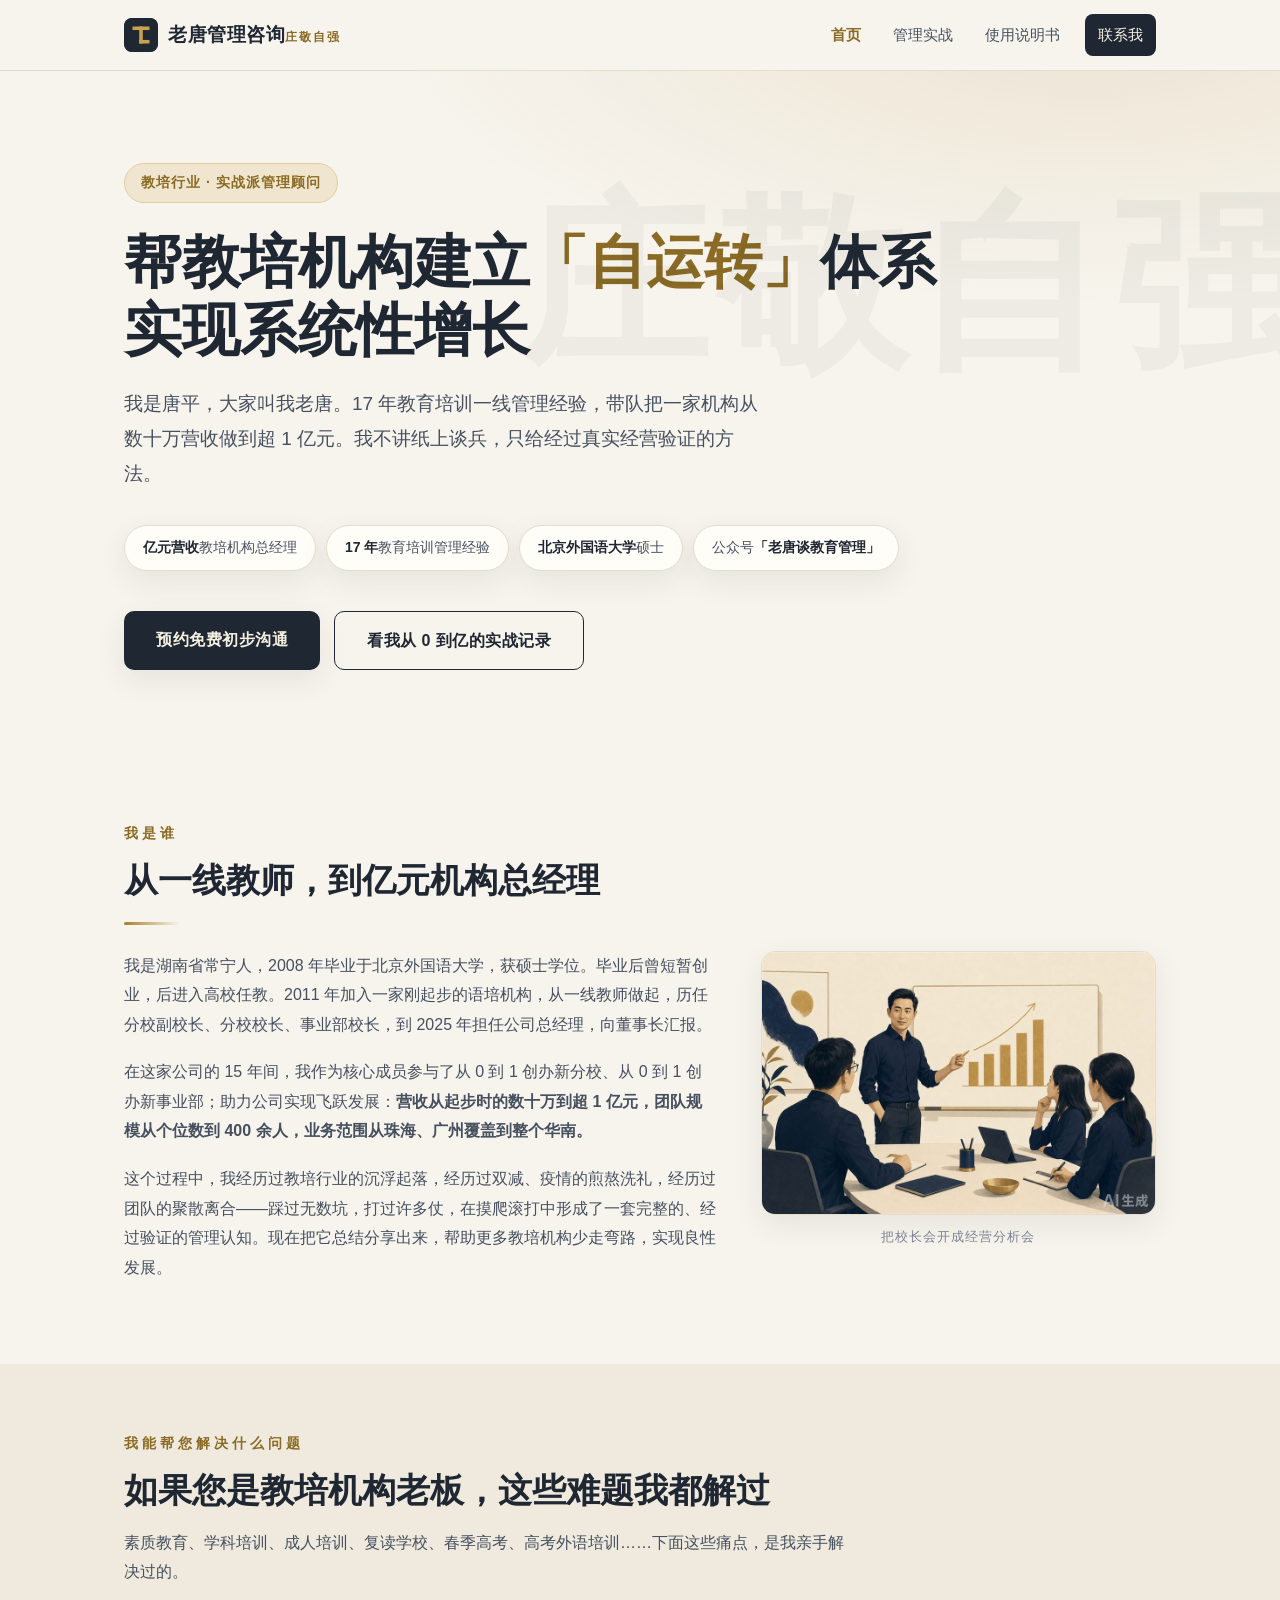
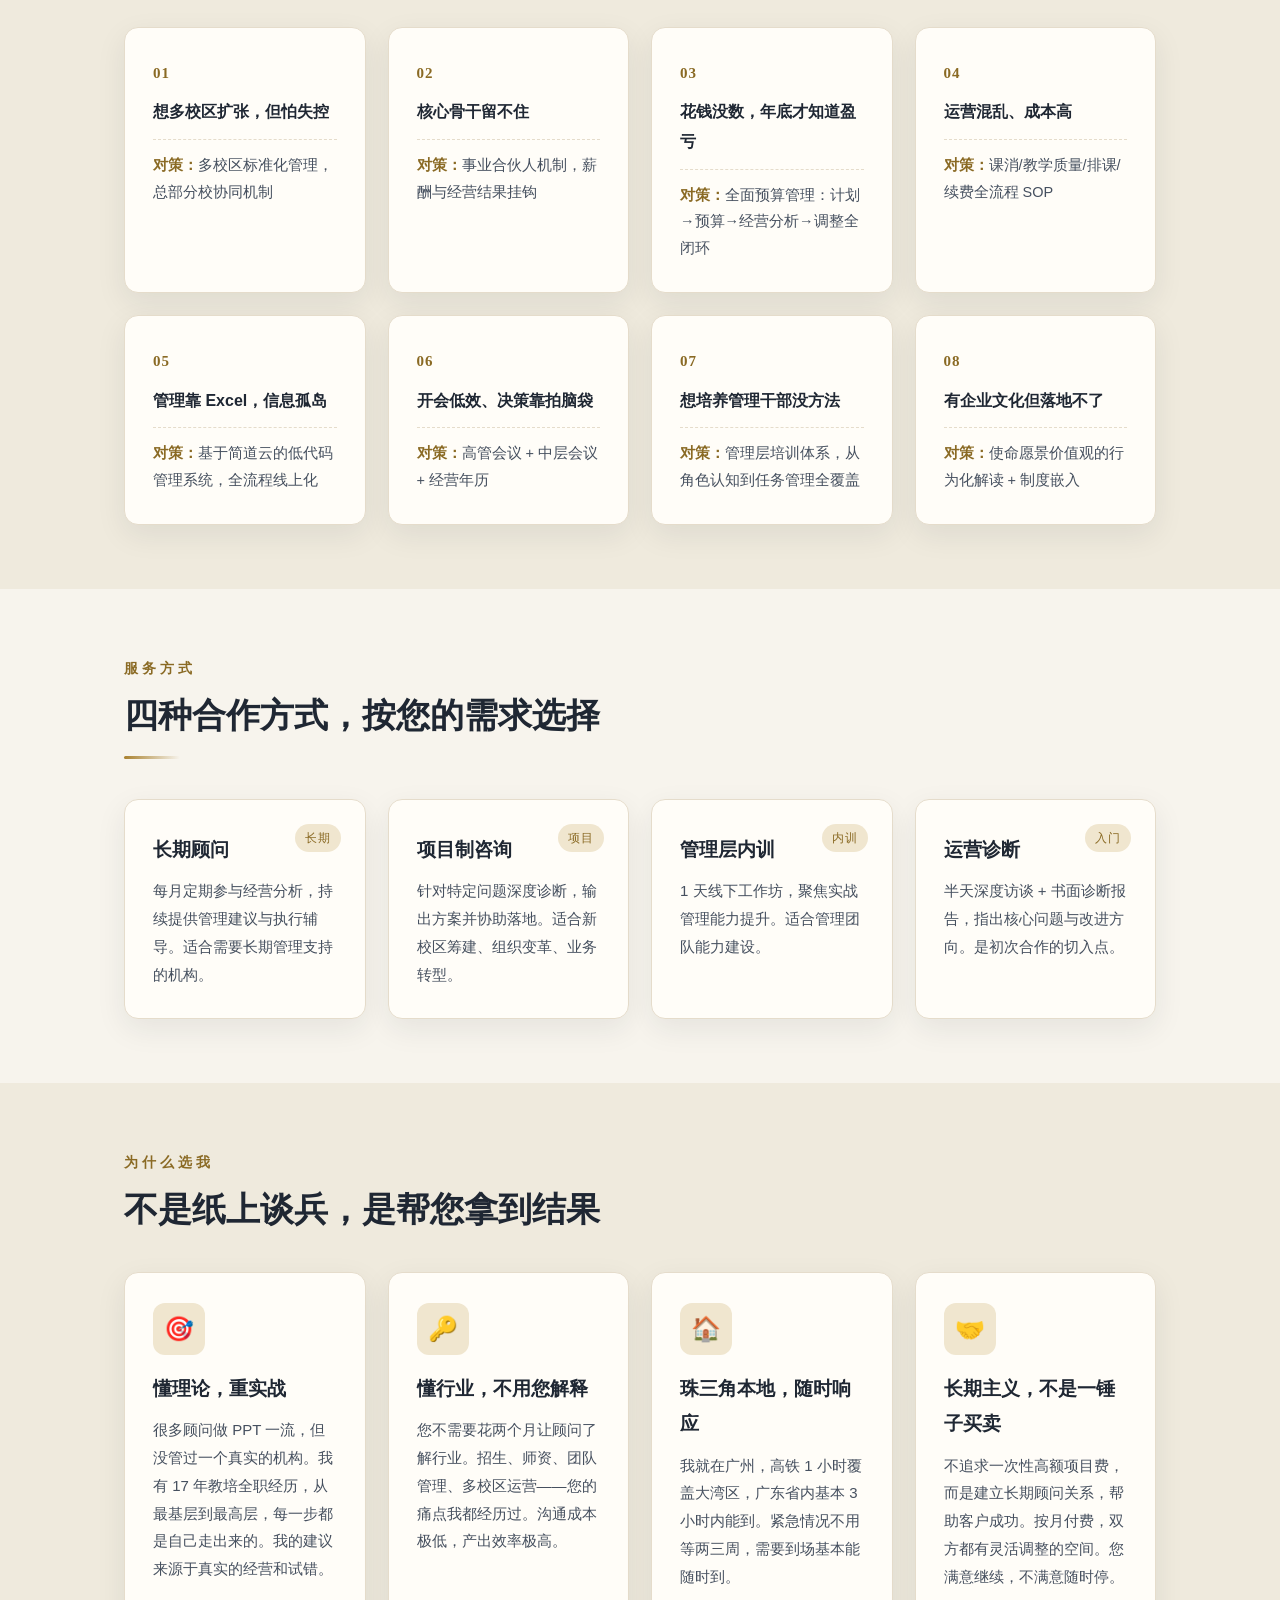
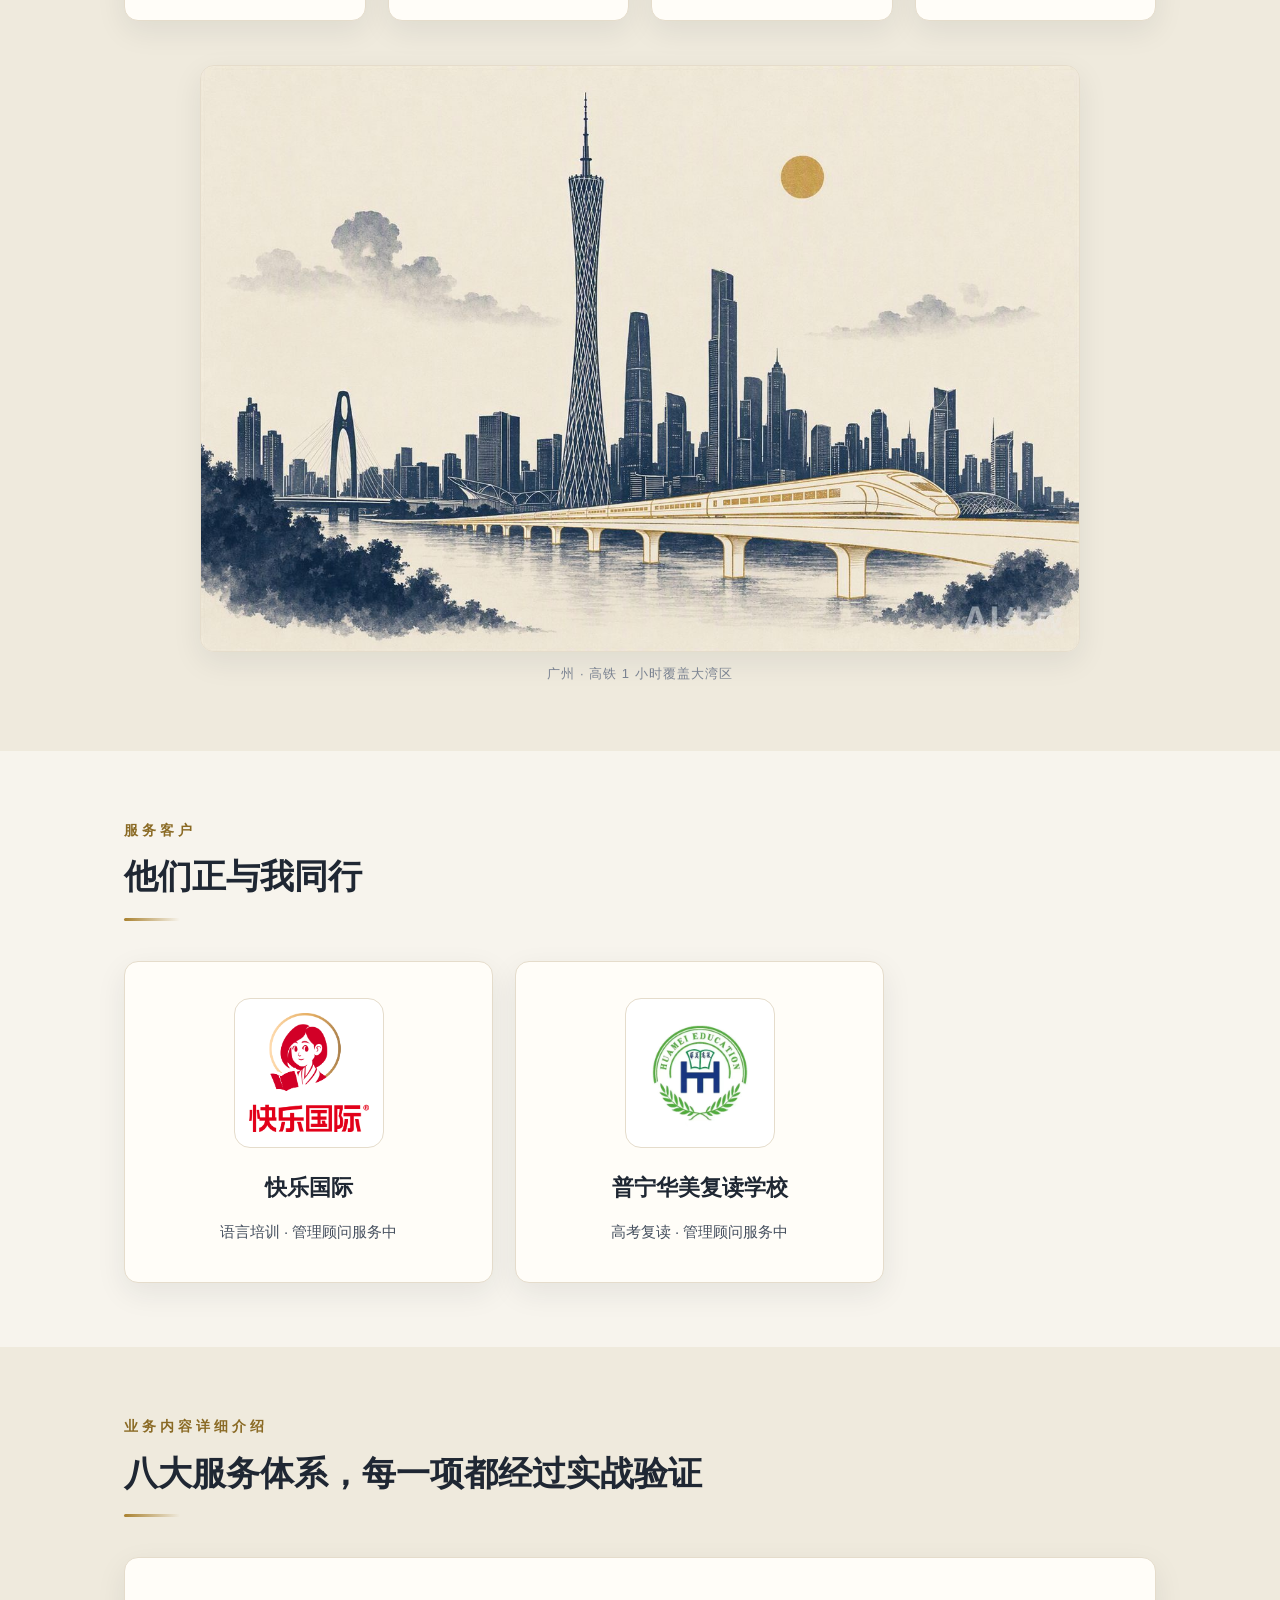
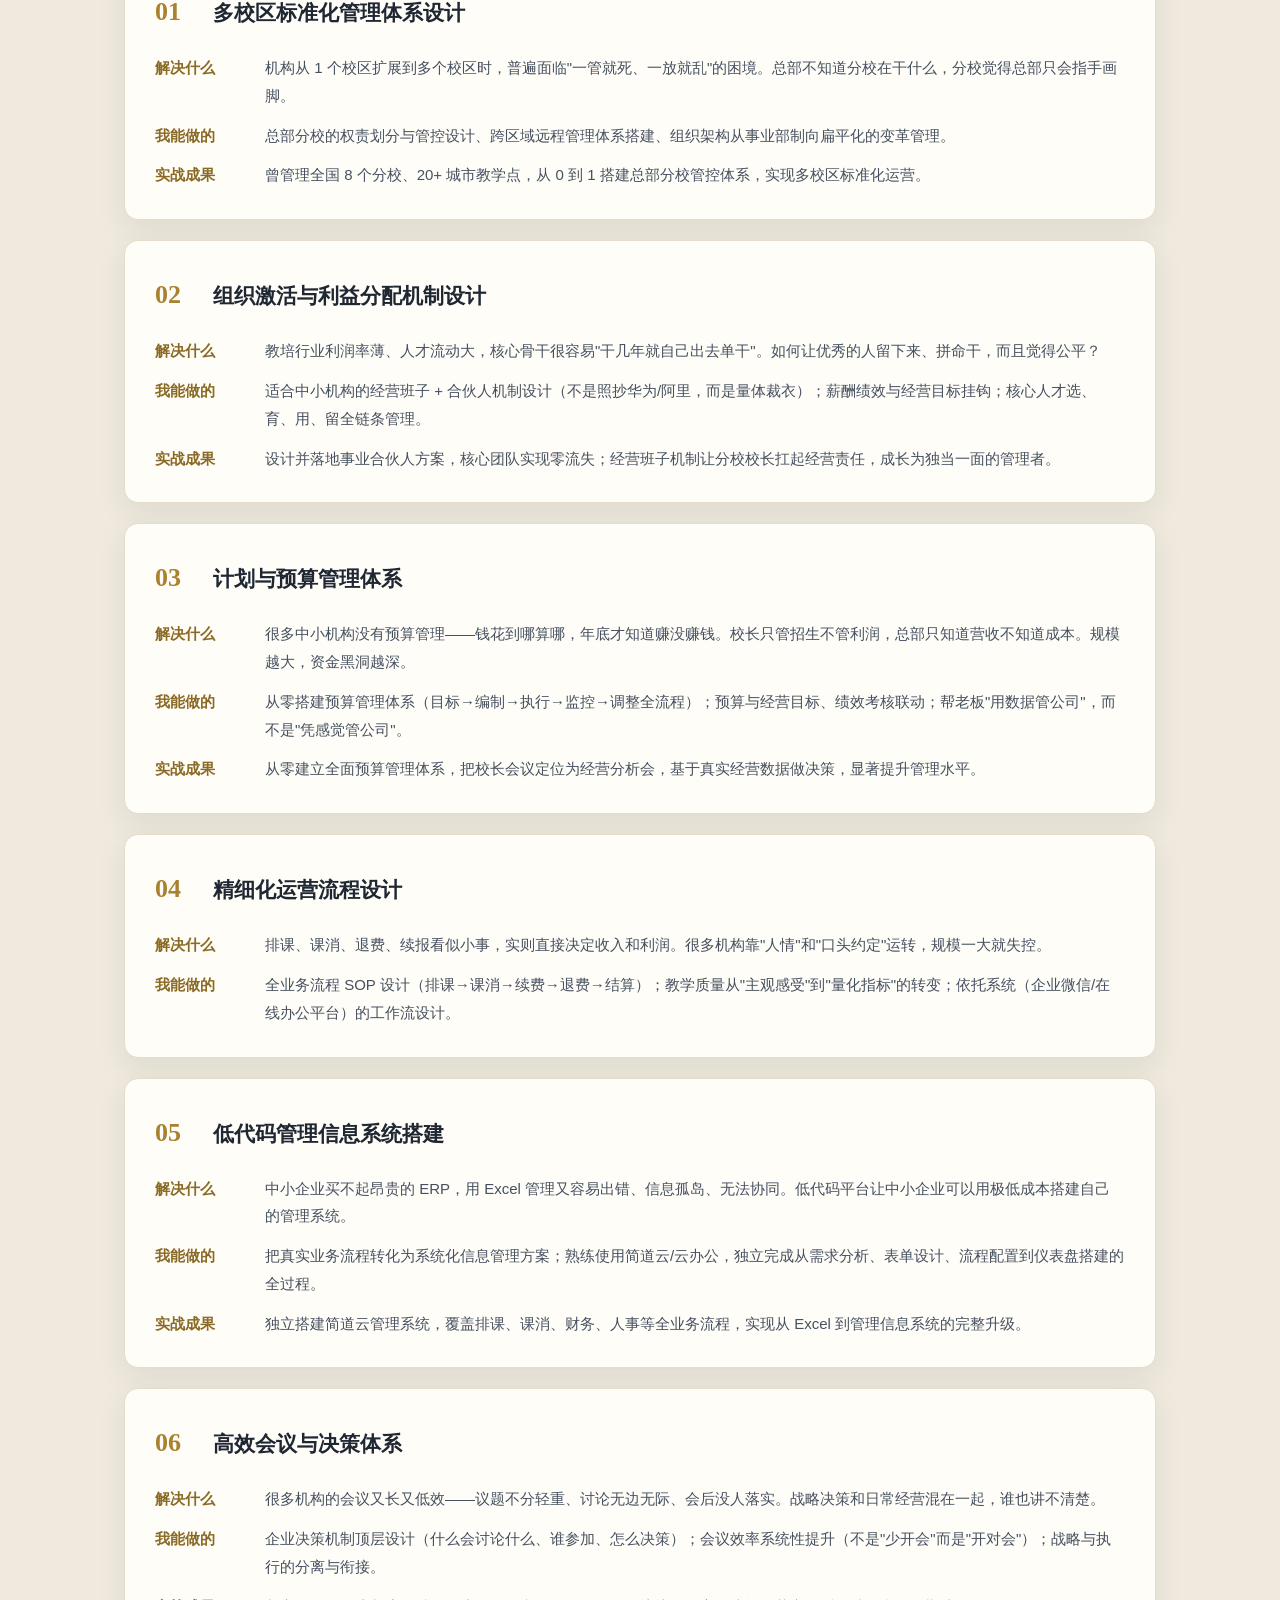
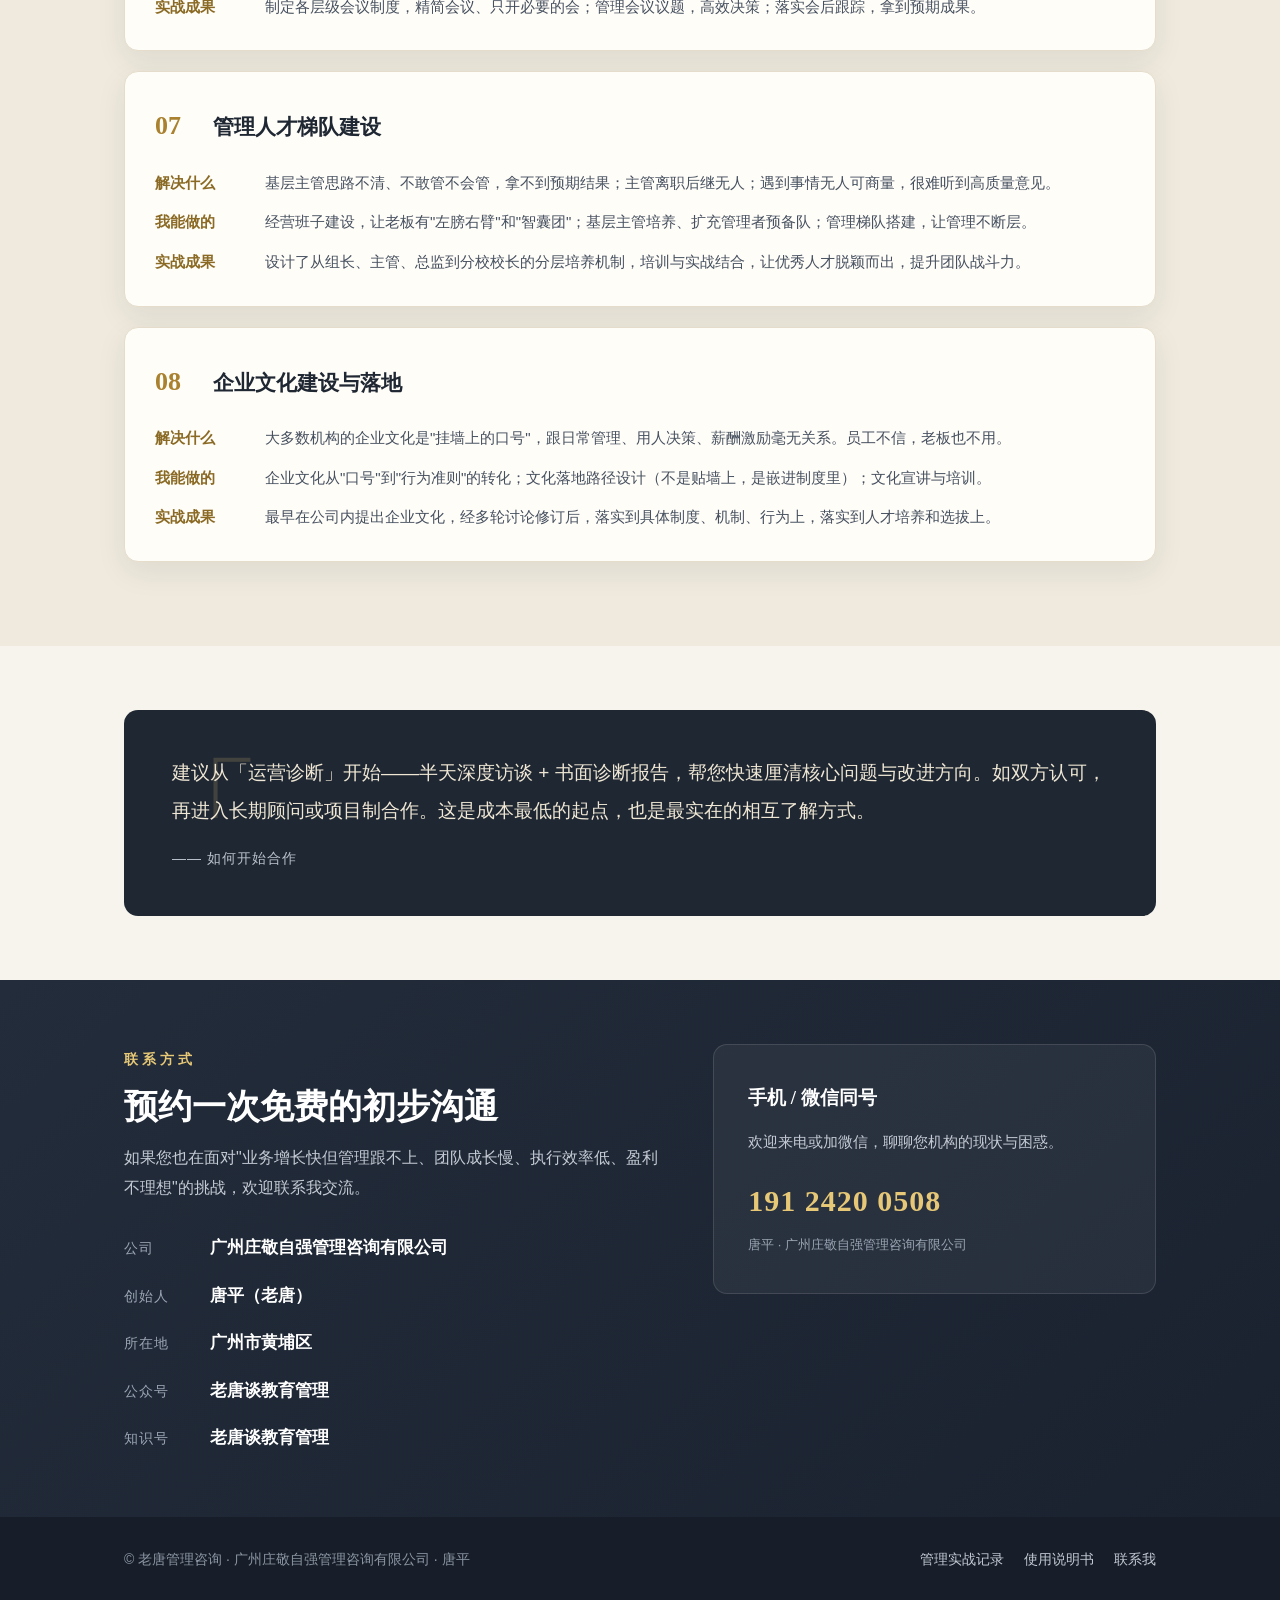
==== index.html @ 0562cc9b "统一17年经验口径、客户全称、手机号防爬、补OG标签/sitemap/robots" ====
<!DOCTYPE html>
<html lang="zh-CN">
<head>
<meta charset="UTF-8">
<meta name="viewport" content="width=device-width, initial-scale=1.0">
<meta name="color-scheme" content="light dark">
<meta name="theme-color" media="(prefers-color-scheme: light)" content="#f7f4ed">
<meta name="theme-color" media="(prefers-color-scheme: dark)" content="#12151b">
<title>老唐管理咨询 · 教培行业实战派管理顾问 | 唐平</title>
<meta name="description" content="唐平（老唐），17年教育培训管理经验，亿元营收教培机构总经理。为教培机构提供多校区管理、预算体系、组织激活、数字化等实战管理咨询服务。">
<meta property="og:type" content="website">
<meta property="og:site_name" content="老唐管理咨询">
<meta property="og:title" content="老唐管理咨询 · 教培行业实战派管理顾问 | 唐平">
<meta property="og:description" content="唐平（老唐），17年教育培训管理经验，亿元营收教培机构总经理。为教培机构提供多校区管理、预算体系、组织激活、数字化等实战管理咨询服务。">
<meta property="og:url" content="https://kuaieltang.github.io/">
<meta property="og:image" content="https://kuaieltang.github.io/img-skyline.jpg">
<meta property="og:locale" content="zh_CN">
<link rel="icon" type="image/svg+xml" href="logo.svg">
<link rel="icon" type="image/png" sizes="64x64" href="logo-64.png">
<link rel="stylesheet" href="style.css">
</head>
<body>

<nav class="nav">
  <div class="nav-inner">
    <a class="brand" href="index.html">
      <img class="seal" src="logo.svg" alt="老唐管理咨询">
      <span>老唐管理咨询<small>庄敬自强</small></span>
    </a>
    <div class="nav-links">
      <a href="index.html" class="active">首页</a>
      <a href="record.html">管理实战</a>
      <a href="manual.html">使用说明书</a>
      <a href="#contact" class="btn-mini">联系我</a>
    </div>
  </div>
</nav>

<header class="hero">
  <div class="wrap">
    <span class="hero-tag">教培行业 · 实战派管理顾问</span>
    <h1>帮教培机构建立<span class="accent">「自运转」</span>体系<br>实现系统性增长</h1>
    <p class="hero-sub">我是唐平，大家叫我老唐。17 年教育培训一线管理经验，带队把一家机构从数十万营收做到超 1 亿元。我不讲纸上谈兵，只给经过真实经营验证的方法。</p>
    <div class="chips">
      <span class="chip"><b>亿元营收</b>教培机构总经理</span>
      <span class="chip"><b>17 年</b>教育培训管理经验</span>
      <span class="chip"><b>北京外国语大学</b>硕士</span>
      <span class="chip">公众号<b>「老唐谈教育管理」</b></span>
    </div>
    <div class="hero-cta">
      <a href="#contact" class="btn btn-primary">预约免费初步沟通</a>
      <a href="record.html" class="btn btn-ghost">看我从 0 到亿的实战记录</a>
    </div>
  </div>
</header>

<section id="who">
  <div class="wrap">
    <span class="eyebrow">我是谁</span>
    <h2 class="section-title">从一线教师，到亿元机构总经理</h2>
    <div class="rule"></div>
    <div class="who-grid">
      <div class="prose">
      <p>我是湖南省常宁人，2008 年毕业于北京外国语大学，获硕士学位。毕业后曾短暂创业，后进入高校任教。2011 年加入一家刚起步的语培机构，从一线教师做起，历任分校副校长、分校校长、事业部校长，到 2025 年担任公司总经理，向董事长汇报。</p>
      <p>在这家公司的 15 年间，我作为核心成员参与了从 0 到 1 创办新分校、从 0 到 1 创办新事业部；助力公司实现飞跃发展：<b>营收从起步时的数十万到超 1 亿元，团队规模从个位数到 400 余人，业务范围从珠海、广州覆盖到整个华南。</b></p>
      <p>这个过程中，我经历过教培行业的沉浮起落，经历过双减、疫情的煎熬洗礼，经历过团队的聚散离合——踩过无数坑，打过许多仗，在摸爬滚打中形成了一套完整的、经过验证的管理认知。现在把它总结分享出来，帮助更多教培机构少走弯路，实现良性发展。</p>
      </div>
      <figure class="figure">
        <img src="img-meeting.jpg" alt="经营分析会现场">
        <figcaption>把校长会开成经营分析会</figcaption>
      </figure>
    </div>
  </div>
</section>

<section id="problems" class="section-alt">
  <div class="wrap">
    <span class="eyebrow">我能帮您解决什么问题</span>
    <h2 class="section-title">如果您是教培机构老板，这些难题我都解过</h2>
    <p class="section-lead">素质教育、学科培训、成人培训、复读学校、春季高考、高考外语培训……下面这些痛点，是我亲手解决过的。</p>
    <div class="grid grid-4">
      <div class="card pc"><span class="no">01</span><div class="pain" style="margin-top:10px;">想多校区扩张，但怕失控</div><div class="fix"><b>对策：</b>多校区标准化管理，总部分校协同机制</div></div>
      <div class="card pc"><span class="no">02</span><div class="pain" style="margin-top:10px;">核心骨干留不住</div><div class="fix"><b>对策：</b>事业合伙人机制，薪酬与经营结果挂钩</div></div>
      <div class="card pc"><span class="no">03</span><div class="pain" style="margin-top:10px;">花钱没数，年底才知道盈亏</div><div class="fix"><b>对策：</b>全面预算管理：计划→预算→经营分析→调整全闭环</div></div>
      <div class="card pc"><span class="no">04</span><div class="pain" style="margin-top:10px;">运营混乱、成本高</div><div class="fix"><b>对策：</b>课消/教学质量/排课/续费全流程 SOP</div></div>
      <div class="card pc"><span class="no">05</span><div class="pain" style="margin-top:10px;">管理靠 Excel，信息孤岛</div><div class="fix"><b>对策：</b>基于简道云的低代码管理系统，全流程线上化</div></div>
      <div class="card pc"><span class="no">06</span><div class="pain" style="margin-top:10px;">开会低效、决策靠拍脑袋</div><div class="fix"><b>对策：</b>高管会议 + 中层会议 + 经营年历</div></div>
      <div class="card pc"><span class="no">07</span><div class="pain" style="margin-top:10px;">想培养管理干部没方法</div><div class="fix"><b>对策：</b>管理层培训体系，从角色认知到任务管理全覆盖</div></div>
      <div class="card pc"><span class="no">08</span><div class="pain" style="margin-top:10px;">有企业文化但落地不了</div><div class="fix"><b>对策：</b>使命愿景价值观的行为化解读 + 制度嵌入</div></div>
    </div>
  </div>
</section>

<section id="services">
  <div class="wrap">
    <span class="eyebrow">服务方式</span>
    <h2 class="section-title">四种合作方式，按您的需求选择</h2>
    <div class="rule"></div>
    <div class="grid grid-4" style="margin-top:40px;">
      <div class="card svc"><span class="badge">长期</span><h3>长期顾问</h3><p>每月定期参与经营分析，持续提供管理建议与执行辅导。适合需要长期管理支持的机构。</p></div>
      <div class="card svc"><span class="badge">项目</span><h3>项目制咨询</h3><p>针对特定问题深度诊断，输出方案并协助落地。适合新校区筹建、组织变革、业务转型。</p></div>
      <div class="card svc"><span class="badge">内训</span><h3>管理层内训</h3><p>1 天线下工作坊，聚焦实战管理能力提升。适合管理团队能力建设。</p></div>
      <div class="card svc"><span class="badge">入门</span><h3>运营诊断</h3><p>半天深度访谈 + 书面诊断报告，指出核心问题与改进方向。是初次合作的切入点。</p></div>
    </div>
  </div>
</section>

<section id="why" class="section-alt">
  <div class="wrap">
    <span class="eyebrow">为什么选我</span>
    <h2 class="section-title">不是纸上谈兵，是帮您拿到结果</h2>
    <div class="grid grid-4" style="margin-top:40px;">
      <div class="card why"><div class="ico">🎯</div><h3>懂理论，重实战</h3><p>很多顾问做 PPT 一流，但没管过一个真实的机构。我有 17 年教培全职经历，从最基层到最高层，每一步都是自己走出来的。我的建议来源于真实的经营和试错。</p></div>
      <div class="card why"><div class="ico">🔑</div><h3>懂行业，不用您解释</h3><p>您不需要花两个月让顾问了解行业。招生、师资、团队管理、多校区运营——您的痛点我都经历过。沟通成本极低，产出效率极高。</p></div>
      <div class="card why"><div class="ico">🏠</div><h3>珠三角本地，随时响应</h3><p>我就在广州，高铁 1 小时覆盖大湾区，广东省内基本 3 小时内能到。紧急情况不用等两三周，需要到场基本能随时到。</p></div>
      <div class="card why"><div class="ico">🤝</div><h3>长期主义，不是一锤子买卖</h3><p>不追求一次性高额项目费，而是建立长期顾问关系，帮助客户成功。按月付费，双方都有灵活调整的空间。您满意继续，不满意随时停。</p></div>
    </div>
    <figure class="figure figure-band">
      <img src="img-skyline.jpg" alt="广州天际线与高铁">
      <figcaption>广州 · 高铁 1 小时覆盖大湾区</figcaption>
    </figure>
  </div>
</section>

<section id="clients">
  <div class="wrap">
    <span class="eyebrow">服务客户</span>
    <h2 class="section-title">他们正与我同行</h2>
    <div class="rule"></div>
    <div class="grid grid-2" style="margin-top:40px;max-width:760px;">
      <div class="card client">
        <div class="client-logo"><img src="logo-kuaile.png" alt="快乐国际 logo"></div>
        <h3>快乐国际</h3>
        <p>语言培训 · 管理顾问服务中</p>
      </div>
      <div class="card client">
        <div class="client-logo"><img src="logo-huamei.jpg" alt="普宁华美复读学校 logo"></div>
        <h3>普宁华美复读学校</h3>
        <p>高考复读 · 管理顾问服务中</p>
      </div>
    </div>
  </div>
</section>

<section id="detail" class="section-alt">
  <div class="wrap">
    <span class="eyebrow">业务内容详细介绍</span>
    <h2 class="section-title">八大服务体系，每一项都经过实战验证</h2>
    <div class="rule"></div>

    <div style="margin-top:40px;">
      <div class="detail">
        <div class="detail-head"><span class="dno">01</span><h3>多校区标准化管理体系设计</h3></div>
        <div class="detail-rows">
          <div class="drow"><span class="k">解决什么</span><span class="v">机构从 1 个校区扩展到多个校区时，普遍面临"一管就死、一放就乱"的困境。总部不知道分校在干什么，分校觉得总部只会指手画脚。</span></div>
          <div class="drow"><span class="k">我能做的</span><span class="v">总部分校的权责划分与管控设计、跨区域远程管理体系搭建、组织架构从事业部制向扁平化的变革管理。</span></div>
          <div class="drow"><span class="k">实战成果</span><span class="v">曾管理全国 8 个分校、20+ 城市教学点，从 0 到 1 搭建总部分校管控体系，实现多校区标准化运营。</span></div>
        </div>
      </div>

      <div class="detail">
        <div class="detail-head"><span class="dno">02</span><h3>组织激活与利益分配机制设计</h3></div>
        <div class="detail-rows">
          <div class="drow"><span class="k">解决什么</span><span class="v">教培行业利润率薄、人才流动大，核心骨干很容易"干几年就自己出去单干"。如何让优秀的人留下来、拼命干，而且觉得公平？</span></div>
          <div class="drow"><span class="k">我能做的</span><span class="v">适合中小机构的经营班子 + 合伙人机制设计（不是照抄华为/阿里，而是量体裁衣）；薪酬绩效与经营目标挂钩；核心人才选、育、用、留全链条管理。</span></div>
          <div class="drow"><span class="k">实战成果</span><span class="v">设计并落地事业合伙人方案，核心团队实现零流失；经营班子机制让分校校长扛起经营责任，成长为独当一面的管理者。</span></div>
        </div>
      </div>

      <div class="detail">
        <div class="detail-head"><span class="dno">03</span><h3>计划与预算管理体系</h3></div>
        <div class="detail-rows">
          <div class="drow"><span class="k">解决什么</span><span class="v">很多中小机构没有预算管理——钱花到哪算哪，年底才知道赚没赚钱。校长只管招生不管利润，总部只知道营收不知道成本。规模越大，资金黑洞越深。</span></div>
          <div class="drow"><span class="k">我能做的</span><span class="v">从零搭建预算管理体系（目标→编制→执行→监控→调整全流程）；预算与经营目标、绩效考核联动；帮老板"用数据管公司"，而不是"凭感觉管公司"。</span></div>
          <div class="drow"><span class="k">实战成果</span><span class="v">从零建立全面预算管理体系，把校长会议定位为经营分析会，基于真实经营数据做决策，显著提升管理水平。</span></div>
        </div>
      </div>

      <div class="detail">
        <div class="detail-head"><span class="dno">04</span><h3>精细化运营流程设计</h3></div>
        <div class="detail-rows">
          <div class="drow"><span class="k">解决什么</span><span class="v">排课、课消、退费、续报看似小事，实则直接决定收入和利润。很多机构靠"人情"和"口头约定"运转，规模一大就失控。</span></div>
          <div class="drow"><span class="k">我能做的</span><span class="v">全业务流程 SOP 设计（排课→课消→续费→退费→结算）；教学质量从"主观感受"到"量化指标"的转变；依托系统（企业微信/在线办公平台）的工作流设计。</span></div>
        </div>
      </div>

      <div class="detail">
        <div class="detail-head"><span class="dno">05</span><h3>低代码管理信息系统搭建</h3></div>
        <div class="detail-rows">
          <div class="drow"><span class="k">解决什么</span><span class="v">中小企业买不起昂贵的 ERP，用 Excel 管理又容易出错、信息孤岛、无法协同。低代码平台让中小企业可以用极低成本搭建自己的管理系统。</span></div>
          <div class="drow"><span class="k">我能做的</span><span class="v">把真实业务流程转化为系统化信息管理方案；熟练使用简道云/云办公，独立完成从需求分析、表单设计、流程配置到仪表盘搭建的全过程。</span></div>
          <div class="drow"><span class="k">实战成果</span><span class="v">独立搭建简道云管理系统，覆盖排课、课消、财务、人事等全业务流程，实现从 Excel 到管理信息系统的完整升级。</span></div>
        </div>
      </div>

      <div class="detail">
        <div class="detail-head"><span class="dno">06</span><h3>高效会议与决策体系</h3></div>
        <div class="detail-rows">
          <div class="drow"><span class="k">解决什么</span><span class="v">很多机构的会议又长又低效——议题不分轻重、讨论无边无际、会后没人落实。战略决策和日常经营混在一起，谁也讲不清楚。</span></div>
          <div class="drow"><span class="k">我能做的</span><span class="v">企业决策机制顶层设计（什么会讨论什么、谁参加、怎么决策）；会议效率系统性提升（不是"少开会"而是"开对会"）；战略与执行的分离与衔接。</span></div>
          <div class="drow"><span class="k">实战成果</span><span class="v">制定各层级会议制度，精简会议、只开必要的会；管理会议议题，高效决策；落实会后跟踪，拿到预期成果。</span></div>
        </div>
      </div>

      <div class="detail">
        <div class="detail-head"><span class="dno">07</span><h3>管理人才梯队建设</h3></div>
        <div class="detail-rows">
          <div class="drow"><span class="k">解决什么</span><span class="v">基层主管思路不清、不敢管不会管，拿不到预期结果；主管离职后继无人；遇到事情无人可商量，很难听到高质量意见。</span></div>
          <div class="drow"><span class="k">我能做的</span><span class="v">经营班子建设，让老板有"左膀右臂"和"智囊团"；基层主管培养、扩充管理者预备队；管理梯队搭建，让管理不断层。</span></div>
          <div class="drow"><span class="k">实战成果</span><span class="v">设计了从组长、主管、总监到分校校长的分层培养机制，培训与实战结合，让优秀人才脱颖而出，提升团队战斗力。</span></div>
        </div>
      </div>

      <div class="detail">
        <div class="detail-head"><span class="dno">08</span><h3>企业文化建设与落地</h3></div>
        <div class="detail-rows">
          <div class="drow"><span class="k">解决什么</span><span class="v">大多数机构的企业文化是"挂墙上的口号"，跟日常管理、用人决策、薪酬激励毫无关系。员工不信，老板也不用。</span></div>
          <div class="drow"><span class="k">我能做的</span><span class="v">企业文化从"口号"到"行为准则"的转化；文化落地路径设计（不是贴墙上，是嵌进制度里）；文化宣讲与培训。</span></div>
          <div class="drow"><span class="k">实战成果</span><span class="v">最早在公司内提出企业文化，经多轮讨论修订后，落实到具体制度、机制、行为上，落实到人才培养和选拔上。</span></div>
        </div>
      </div>
    </div>
  </div>
</section>

<section>
  <div class="wrap">
    <div class="quote">
      <p>建议从「运营诊断」开始——半天深度访谈 + 书面诊断报告，帮您快速厘清核心问题与改进方向。如双方认可，再进入长期顾问或项目制合作。这是成本最低的起点，也是最实在的相互了解方式。</p>
      <div class="src">—— 如何开始合作</div>
    </div>
  </div>
</section>

<section id="contact" class="contact">
  <div class="wrap">
    <div class="contact-grid">
      <div>
        <span class="eyebrow" style="color:#e6c877;">联系方式</span>
        <h2 class="section-title">预约一次免费的初步沟通</h2>
        <p class="lead">如果您也在面对"业务增长快但管理跟不上、团队成长慢、执行效率低、盈利不理想"的挑战，欢迎联系我交流。</p>
        <ul class="contact-list">
          <li><span class="k">公司</span><span class="v">广州庄敬自强管理咨询有限公司</span></li>
          <li><span class="k">创始人</span><span class="v">唐平（老唐）</span></li>
          <li><span class="k">所在地</span><span class="v">广州市黄埔区</span></li>
          <li><span class="k">公众号</span><span class="v">老唐谈教育管理</span></li>
          <li><span class="k">知识号</span><span class="v">老唐谈教育管理</span></li>
        </ul>
      </div>
      <div class="contact-card">
        <h3>手机 / 微信同号</h3>
        <p>欢迎来电或加微信，聊聊您机构的现状与困惑。</p>
        <div class="big">&#49;&#57;&#49; &#50;&#52;&#50;&#48; &#48;&#53;&#48;&#56;</div>
        <div class="note">唐平 · 广州庄敬自强管理咨询有限公司</div>
      </div>
    </div>
  </div>
</section>

<footer>
  <div class="wrap">
    <span>© 老唐管理咨询 · 广州庄敬自强管理咨询有限公司 · 唐平</span>
    <span>
      <a href="record.html">管理实战记录</a>
      <a href="manual.html">使用说明书</a>
      <a href="#contact">联系我</a>
    </span>
  </div>
</footer>

</body>
</html>
---- style.css ----
/* ============ 老唐管理顾问 · 品牌网站样式 ============ */
:root {
  color-scheme: light dark;
  --bg: #f7f4ed;          /* 纸底 */
  --bg-alt: #efeadd;      /* 交替区块底 */
  --card: #fffdf8;        /* 卡片底 */
  --text: #1f2733;        /* 主文字（墨色） */
  --text-soft: #46505f;   /* 次级文字 */
  --text-faint: #7a8291;  /* 弱化文字 */
  --gold: #a9812f;        /* 主金 */
  --gold-deep: #8a6a24;
  --gold-soft: #f0e6cf;   /* 金色浅底 */
  --gold-border: #e0cf9f;
  --line: #e5dccb;        /* 分隔线 */
  --nav-bg: rgba(247, 244, 237, .92);
  --seal-bg: #1f2733; --seal-fg: #f3e9d2;
  --btn-bg: #1f2733;  --btn-fg: #f5efe2;
  --panel: #1f2733;   --panel-fg: #f5efe2;   /* 深色内容面板 */
  --footer-bg: #171e29;
  --watermark: rgba(31, 39, 51, .045);
  --shadow: 0 10px 30px rgba(31, 39, 51, .08);
  --radius: 14px;
  --maxw: 1080px;
}

@media (prefers-color-scheme: dark) {
  :root {
    --bg: #12151b;
    --bg-alt: #171c24;
    --card: #1c222c;
    --text: #e9e7e2;
    --text-soft: #b7bfc9;
    --text-faint: #8b93a0;
    --gold: #d2ab5b;
    --gold-deep: #dcbd7c;
    --gold-soft: #2a2517;
    --gold-border: #4d432c;
    --line: #2b3340;
    --nav-bg: rgba(18, 21, 27, .92);
    --seal-bg: #d2ab5b; --seal-fg: #201a0e;
    --btn-bg: #d2ab5b;  --btn-fg: #201a0e;
    --panel: #1e2530;   --panel-fg: #f0ede6;
    --footer-bg: #0d1015;
    --watermark: rgba(255, 255, 255, .055);
    --shadow: 0 10px 30px rgba(0, 0, 0, .35);
  }
}

* { margin: 0; padding: 0; box-sizing: border-box; }

html { scroll-behavior: smooth; }

body {
  font-family: -apple-system, BlinkMacSystemFont, "PingFang SC", "Hiragino Sans GB", "Microsoft YaHei", "微软雅黑", sans-serif;
  background: var(--bg);
  color: var(--text);
  line-height: 1.85;
  font-size: 16px;
  -webkit-font-smoothing: antialiased;
}

.serif, h1, h2, h3, h4, .brand {
  font-family: "Noto Serif SC", "Source Han Serif SC", "Songti SC", "STSong", "SimSun", "宋体", serif;
}

img { max-width: 100%; }
a { color: inherit; }

.wrap {
  max-width: var(--maxw);
  margin: 0 auto;
  padding: 0 24px;
}

/* ---------- 顶部导航 ---------- */
.nav {
  position: sticky;
  top: 0;
  z-index: 50;
  background: var(--nav-bg);
  backdrop-filter: blur(10px);
  -webkit-backdrop-filter: blur(10px);
  border-bottom: 1px solid var(--line);
}
.nav-inner {
  max-width: var(--maxw);
  margin: 0 auto;
  padding: 14px 24px;
  display: flex;
  align-items: center;
  justify-content: space-between;
  gap: 16px;
}
.brand {
  font-size: 19px;
  font-weight: 700;
  letter-spacing: .5px;
  text-decoration: none;
  display: flex;
  align-items: center;
  gap: 10px;
  white-space: nowrap;
}
.brand .seal {
  display: inline-flex;
  align-items: center;
  justify-content: center;
  width: 34px; height: 34px;
  background: var(--seal-bg);
  color: var(--seal-fg);
  font-size: 15px;
  border-radius: 8px;
  letter-spacing: 0;
}
.brand small { color: var(--gold-deep); font-weight: 600; font-size: 12px; letter-spacing: 2px; }
@media (prefers-color-scheme: dark) {
  .brand .seal { box-shadow: 0 0 0 1px var(--line); }
}
.nav-links { display: flex; align-items: center; gap: 6px; flex-wrap: wrap; }
.nav-links a {
  text-decoration: none;
  font-size: 15px;
  color: var(--text-soft);
  padding: 7px 13px;
  border-radius: 8px;
  transition: all .18s;
  white-space: nowrap;
}
.nav-links a:hover { background: var(--gold-soft); color: var(--text); }
.nav-links a.active { color: var(--gold-deep); font-weight: 600; }
.nav-links a.btn-mini {
  background: var(--btn-bg); color: var(--btn-fg); margin-left: 6px;
}
.nav-links a.btn-mini:hover { opacity: .88; }

/* ---------- 通用区块 ---------- */
section { padding: 64px 0; }
.section-alt { background: var(--bg-alt); }
.eyebrow {
  display: inline-block;
  color: var(--gold-deep);
  font-size: 14px;
  letter-spacing: 4px;
  margin-bottom: 12px;
  font-weight: 600;
}
.section-title {
  font-size: clamp(26px, 3.4vw, 34px);
  font-weight: 700;
  line-height: 1.3;
  margin-bottom: 14px;
}
.section-lead { color: var(--text-soft); max-width: 720px; margin-bottom: 40px; }
.rule {
  width: 56px; height: 3px;
  background: linear-gradient(90deg, var(--gold), transparent);
  border-radius: 2px;
  margin: 18px 0 0;
}

/* ---------- Hero ---------- */
.hero {
  position: relative;
  padding: 92px 0 84px;
  overflow: hidden;
  background:
    radial-gradient(1200px 500px at 85% -10%, rgba(169,129,47,.14), transparent 60%),
    var(--bg);
}
.hero::after {
  content: "庄敬自强";
  position: absolute;
  right: -30px;
  top: 40px;
  font-family: "Noto Serif SC","Songti SC","SimSun",serif;
  font-size: 190px;
  font-weight: 700;
  color: var(--watermark);
  letter-spacing: 8px;
  pointer-events: none;
  white-space: nowrap;
}
.hero-tag {
  display: inline-flex; align-items: center; gap: 8px;
  background: var(--gold-soft);
  color: var(--gold-deep);
  border: 1px solid var(--gold-border);
  padding: 6px 16px;
  border-radius: 999px;
  font-size: 14px;
  font-weight: 600;
  letter-spacing: 1px;
  margin-bottom: 26px;
}
.hero h1 {
  font-size: clamp(32px, 6vw, 58px);
  font-weight: 800;
  line-height: 1.18;
  margin-bottom: 20px;
}
.hero h1 .accent { color: var(--gold-deep); }
.hero-sub {
  font-size: clamp(16px, 2vw, 19px);
  color: var(--text-soft);
  max-width: 640px;
  margin-bottom: 34px;
}
.chips { display: flex; flex-wrap: wrap; gap: 10px; margin-bottom: 40px; }
.chip {
  background: var(--card);
  border: 1px solid var(--line);
  padding: 9px 18px;
  border-radius: 999px;
  font-size: 14px;
  color: var(--text-soft);
  box-shadow: var(--shadow);
}
.chip b { color: var(--text); }
.hero-cta { display: flex; gap: 14px; flex-wrap: wrap; }
.btn {
  display: inline-block;
  text-decoration: none;
  font-size: 16px;
  font-weight: 600;
  padding: 14px 32px;
  border-radius: 10px;
  transition: all .18s;
  letter-spacing: .5px;
}
.btn-primary { background: var(--btn-bg); color: var(--btn-fg); box-shadow: var(--shadow); }
.btn-primary:hover { transform: translateY(-2px); opacity: .92; }
.btn-ghost { background: transparent; color: var(--text); border: 1.5px solid var(--text); }
.btn-ghost:hover { background: var(--text); color: var(--bg); }

/* ---------- 卡片网格 ---------- */
.grid { display: grid; gap: 22px; }
.grid-2 { grid-template-columns: repeat(2, 1fr); }
.grid-3 { grid-template-columns: repeat(3, 1fr); }
.grid-4 { grid-template-columns: repeat(4, 1fr); }

.card {
  background: var(--card);
  border: 1px solid var(--line);
  border-radius: var(--radius);
  padding: 30px 28px;
  box-shadow: var(--shadow);
  transition: transform .2s, box-shadow .2s;
}
.card:hover { transform: translateY(-4px); box-shadow: 0 16px 40px rgba(0,0,0,.16); }
.card .no {
  font-family: "Noto Serif SC","Songti SC","SimSun",serif;
  font-size: 15px; color: var(--gold-deep); font-weight: 700; letter-spacing: 1px;
}
.card h3 { font-size: 19px; margin: 8px 0 10px; }
.card p { color: var(--text-soft); font-size: 15px; }
.card .label { font-size: 13px; color: var(--text-faint); letter-spacing: 1px; display:block; margin-bottom:4px; }

/* 问题卡：痛点 -> 方案 */
.pc .pain {
  font-weight: 600; color: var(--text);
  padding-bottom: 12px; margin-bottom: 12px;
  border-bottom: 1px dashed var(--line);
}
.pc .fix { color: var(--text-soft); font-size: 14.5px; }
.pc .fix b { color: var(--gold-deep); }

/* 服务类型卡 */
.svc { position: relative; }
.svc .badge {
  position: absolute; top: 24px; right: 24px;
  font-size: 12px; color: var(--gold-deep);
  background: var(--gold-soft);
  padding: 3px 10px; border-radius: 999px; letter-spacing: 1px;
}
.svc h3 { margin-top: 2px; }

/* 为什么选我 */
.why .ico {
  width: 52px; height: 52px;
  display: flex; align-items: center; justify-content: center;
  background: var(--gold-soft); border-radius: 12px;
  font-size: 24px; margin-bottom: 16px;
}

/* 服务客户 */
.client { text-align: center; padding: 36px 28px; }
.client-logo {
  width: 150px; height: 150px;
  margin: 0 auto 20px;
  background: #fff;
  border: 1px solid var(--line);
  border-radius: 16px;
  display: flex; align-items: center; justify-content: center;
  padding: 14px;
  overflow: hidden;
}
.client-logo img { max-width: 100%; max-height: 100%; object-fit: contain; }
.client h3 { font-size: 22px; }
.client p { color: var(--text-soft); margin-top: 6px; }

/* 插画 */
.figure { margin: 0; }
.figure img {
  width: 100%;
  display: block;
  border-radius: var(--radius);
  border: 1px solid var(--line);
  box-shadow: var(--shadow);
}
.figure figcaption {
  font-size: 13px;
  color: var(--text-faint);
  margin-top: 10px;
  letter-spacing: 1px;
  text-align: center;
}
.figure-band { max-width: 880px; margin: 44px auto 0; }
.bg-row {
  display: grid;
  grid-template-columns: 1fr 340px;
  gap: 28px;
  align-items: center;
  margin-top: 28px;
}
.figure-side { margin: 0; }
@media (max-width: 900px) {
  .bg-row { grid-template-columns: 1fr; }
}
.who-grid {
  display: grid;
  grid-template-columns: 1.2fr .8fr;
  gap: 44px;
  align-items: start;
  margin-top: 26px;
}
.who-grid .figure { position: sticky; top: 96px; }
@media (max-width: 900px) {
  .who-grid { grid-template-columns: 1fr; }
  .who-grid .figure { position: static; max-width: 560px; }
}

/* 说明书页头像 */
.head-flex { display: flex; align-items: center; gap: 28px; }
.avatar {
  width: 116px; height: 116px;
  border-radius: 50%;
  object-fit: cover;
  flex: none;
  border: 3px solid #fff;
  box-shadow: 0 0 0 2px var(--gold), 0 8px 24px rgba(0,0,0,.15);
}

/* 业务详情列表 */
.detail {
  background: var(--card);
  border: 1px solid var(--line);
  border-radius: var(--radius);
  padding: 30px 30px;
  margin-bottom: 20px;
  box-shadow: var(--shadow);
}
.detail-head { display: flex; align-items: baseline; gap: 14px; flex-wrap: wrap; }
.detail .dno {
  font-family: "Noto Serif SC","Songti SC","SimSun",serif;
  font-size: 26px; font-weight: 700; color: var(--gold);
  min-width: 44px;
}
.detail h3 { font-size: 21px; }
.detail-rows { margin-top: 18px; display: grid; gap: 12px; }
.drow { display: grid; grid-template-columns: 96px 1fr; gap: 14px; font-size: 15px; }
.drow .k { color: var(--gold-deep); font-weight: 600; }
.drow .v { color: var(--text-soft); }

/* 实战记录章节 */
.chapter {
  background: var(--card);
  border: 1px solid var(--line);
  border-left: 4px solid var(--gold);
  border-radius: 12px;
  padding: 34px 36px;
  margin-bottom: 26px;
  box-shadow: var(--shadow);
}
.chapter h3 { font-size: 23px; margin-bottom: 6px; }
.chapter .cn { color: var(--gold-deep); font-size: 14px; letter-spacing: 2px; font-weight: 700; display:block; margin-bottom: 6px; }
.chapter p { color: var(--text-soft); margin: 14px 0 0; }
.chapter p.first { margin-top: 4px; }

/* 成果数据带 */
.stats { display: grid; grid-template-columns: repeat(3, 1fr); gap: 22px; margin-top: 8px; }
.stat {
  background: var(--panel);
  color: var(--panel-fg);
  border-radius: var(--radius);
  padding: 30px 26px;
  text-align: center;
}
.stat .v { font-family:"Noto Serif SC","Songti SC","SimSun",serif; font-size: 34px; font-weight: 800; color: #e6c877; }
.stat .k { font-size: 14px; color: #aeb6c2; margin-top: 6px; letter-spacing: 1px; }

/* 说明书条目 */
.manual-card { padding: 34px 36px; }
.manual-card ul { list-style: none; margin-top: 6px; }
.manual-card li {
  position: relative;
  padding-left: 24px;
  margin: 12px 0;
  color: var(--text-soft);
  font-size: 15.5px;
}
.manual-card li::before {
  content: "";
  position: absolute; left: 2px; top: 11px;
  width: 7px; height: 7px;
  background: var(--gold);
  transform: rotate(45deg);
}
.manual-card li b { color: var(--text); }

/* 引用/座右铭 */
.quote {
  background: var(--panel);
  color: #efe7d4;
  border-radius: var(--radius);
  padding: 44px 48px;
  position: relative;
  overflow: hidden;
}
.quote::before {
  content: "「";
  position: absolute; left: 18px; top: -6px;
  font-size: 120px; color: rgba(230,200,119,.18);
  font-family: "Noto Serif SC","Songti SC","SimSun",serif;
}
.quote p { font-size: 19px; line-height: 2; position: relative; }
.quote .src { color: #b9c1cc; font-size: 14px; margin-top: 16px; letter-spacing: 1px; }

/* 联系区 */
.contact {
  background: linear-gradient(140deg, #232c3a 0%, #1a2230 100%);
  color: #eef1f5;
}
.contact-grid { display: grid; grid-template-columns: 1.1fr .9fr; gap: 48px; align-items: start; }
.contact h2 { color: #fff; }
.contact .lead { color: #c3cad4; margin-top: 12px; }
.contact-list { list-style: none; margin-top: 30px; display: grid; gap: 16px; }
.contact-list li { display: flex; gap: 14px; align-items: baseline; }
.contact-list .k { color: #9aa5b3; min-width: 72px; font-size: 14px; letter-spacing: 1px; }
.contact-list .v { font-size: 17px; color: #fff; font-weight: 600; }
.contact-card {
  background: rgba(255,255,255,.05);
  border: 1px solid rgba(255,255,255,.12);
  border-radius: var(--radius);
  padding: 36px 34px;
}
.contact-card h3 { color: #fff; margin-bottom: 12px; }
.contact-card p { color: #c3cad4; font-size: 15px; }
.contact-card .big {
  font-family: "Noto Serif SC","Songti SC","SimSun",serif;
  font-size: 30px; color: #e6c877; font-weight: 700; letter-spacing: 1px; margin: 18px 0 4px;
}
.contact-card .note { font-size: 13px; color: #9aa5b3; }

/* 页脚 */
footer {
  background: var(--footer-bg);
  color: #8b95a3;
  padding: 30px 0;
  font-size: 14px;
}
footer .wrap { display: flex; justify-content: space-between; align-items: center; flex-wrap: wrap; gap: 12px; }
footer a { color: #c3cad4; text-decoration: none; margin-left: 16px; }
footer a:hover { color: #e6c877; }

/* 内页头 */
.page-head {
  padding: 74px 0 50px;
  background:
    radial-gradient(900px 400px at 80% -20%, rgba(169,129,47,.16), transparent 60%),
    var(--bg);
  border-bottom: 1px solid var(--line);
}
.page-head .crumb { font-size: 13px; color: var(--text-faint); letter-spacing: 2px; margin-bottom: 16px; }
.page-head h1 { font-size: clamp(30px, 4.5vw, 44px); margin-bottom: 14px; }
.page-head .sub { color: var(--text-soft); max-width: 680px; }

/* 正文排版 */
.prose p { margin: 18px 0; color: var(--text-soft); font-size: 16px; }
.prose p:first-child { margin-top: 0; }
.callout {
  background: var(--gold-soft);
  border-left: 4px solid var(--gold);
  padding: 22px 26px;
  border-radius: 0 12px 12px 0;
  color: var(--text);
  margin: 28px 0;
}
.callout b { color: var(--gold-deep); }

/* ---------- 响应式 ---------- */
@media (max-width: 900px) {
  .grid-3, .grid-4 { grid-template-columns: repeat(2, 1fr); }
  .contact-grid { grid-template-columns: 1fr; }
  .hero::after { font-size: 120px; }
}

/* 移动端导航：品牌一行、菜单一行 */
@media (max-width: 760px) {
  .nav-inner { flex-wrap: wrap; padding: 12px 18px; row-gap: 2px; }
  .nav-links { width: 100%; justify-content: flex-start; gap: 0 2px; }
  .nav-links a { padding: 6px 10px; font-size: 14px; }
  .nav-links a.btn-mini { margin-left: 0; }
}

@media (max-width: 620px) {
  .grid-2, .grid-3, .grid-4 { grid-template-columns: 1fr; }
  .stats { grid-template-columns: 1fr; }
  section { padding: 46px 0; }
  .drow { grid-template-columns: 1fr; }
  .chapter, .manual-card { padding: 26px 22px; }
  .hero { padding: 64px 0 60px; }
  .hero::after { font-size: 74px; top: 10px; right: -12px; letter-spacing: 4px; }
  .quote { padding: 32px 26px; }
  .quote p { font-size: 17px; }
  .head-flex { gap: 18px; }
  .avatar { width: 84px; height: 84px; }
}
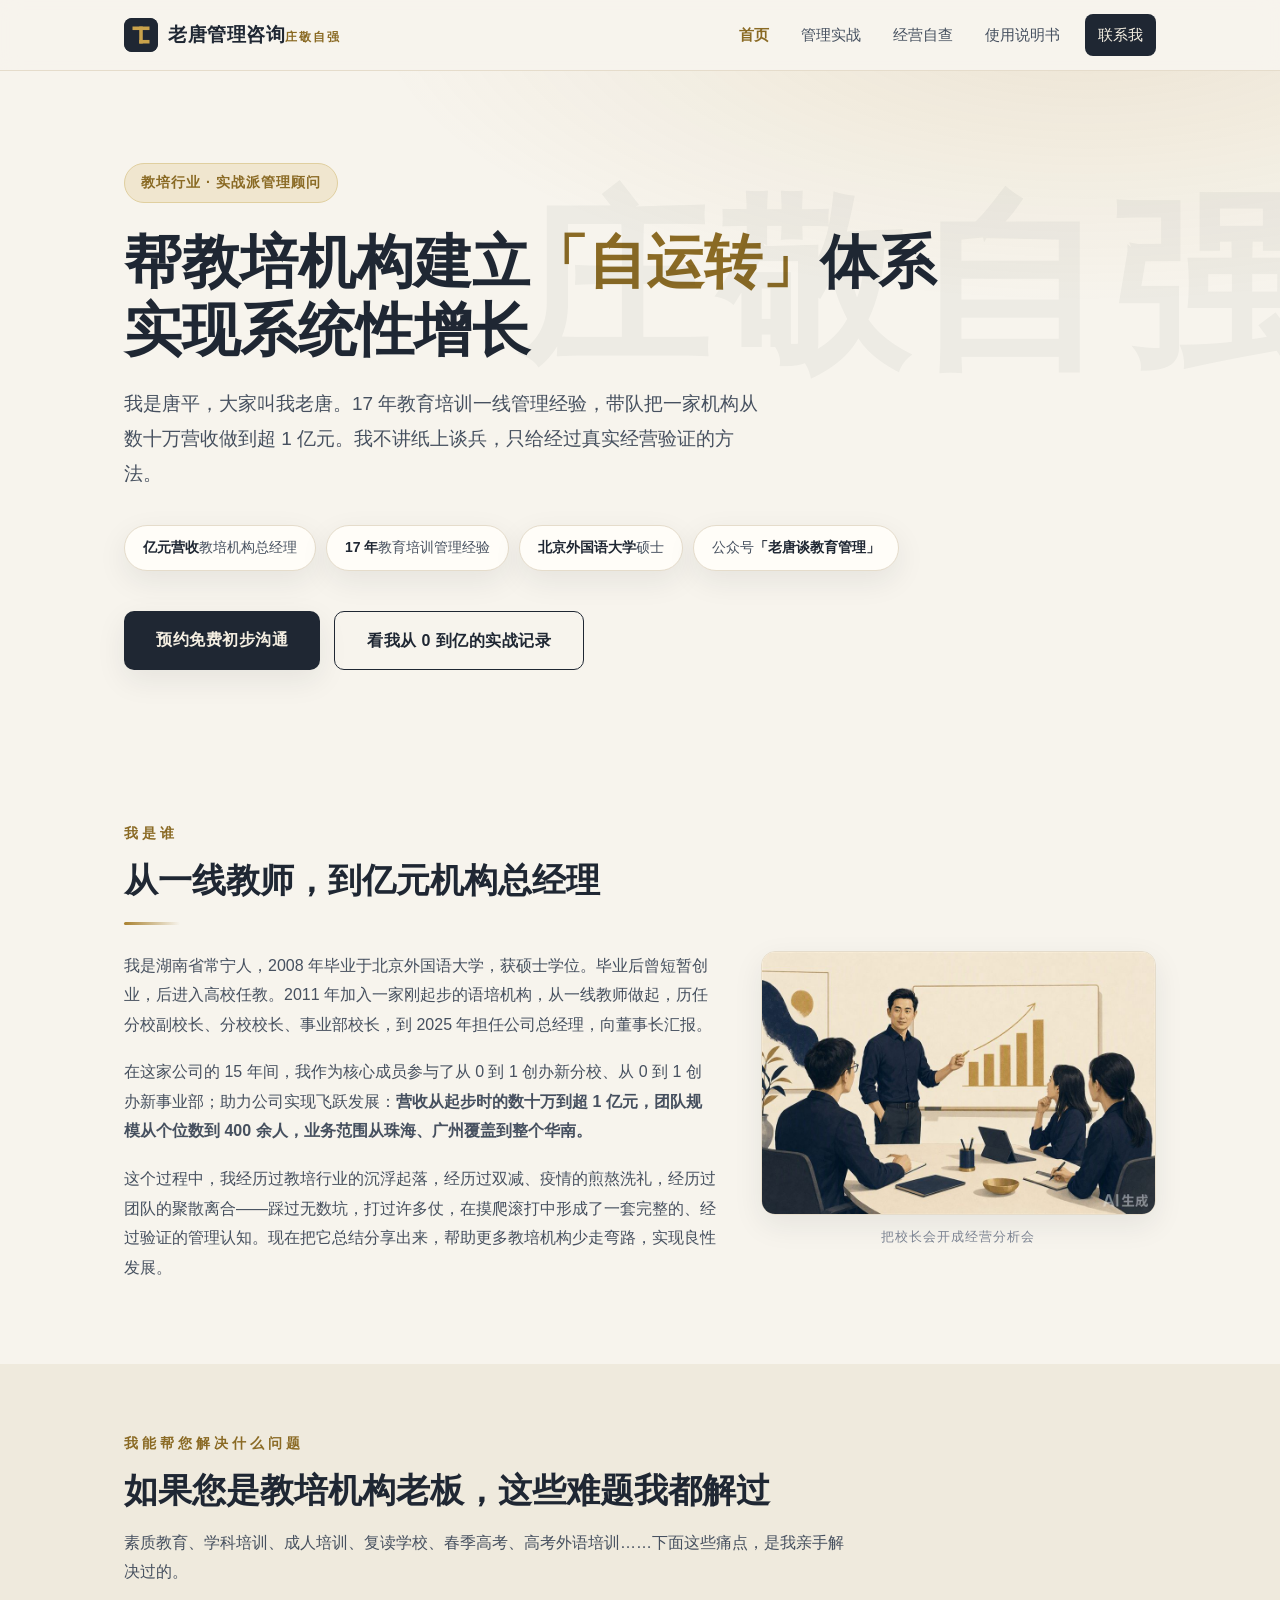
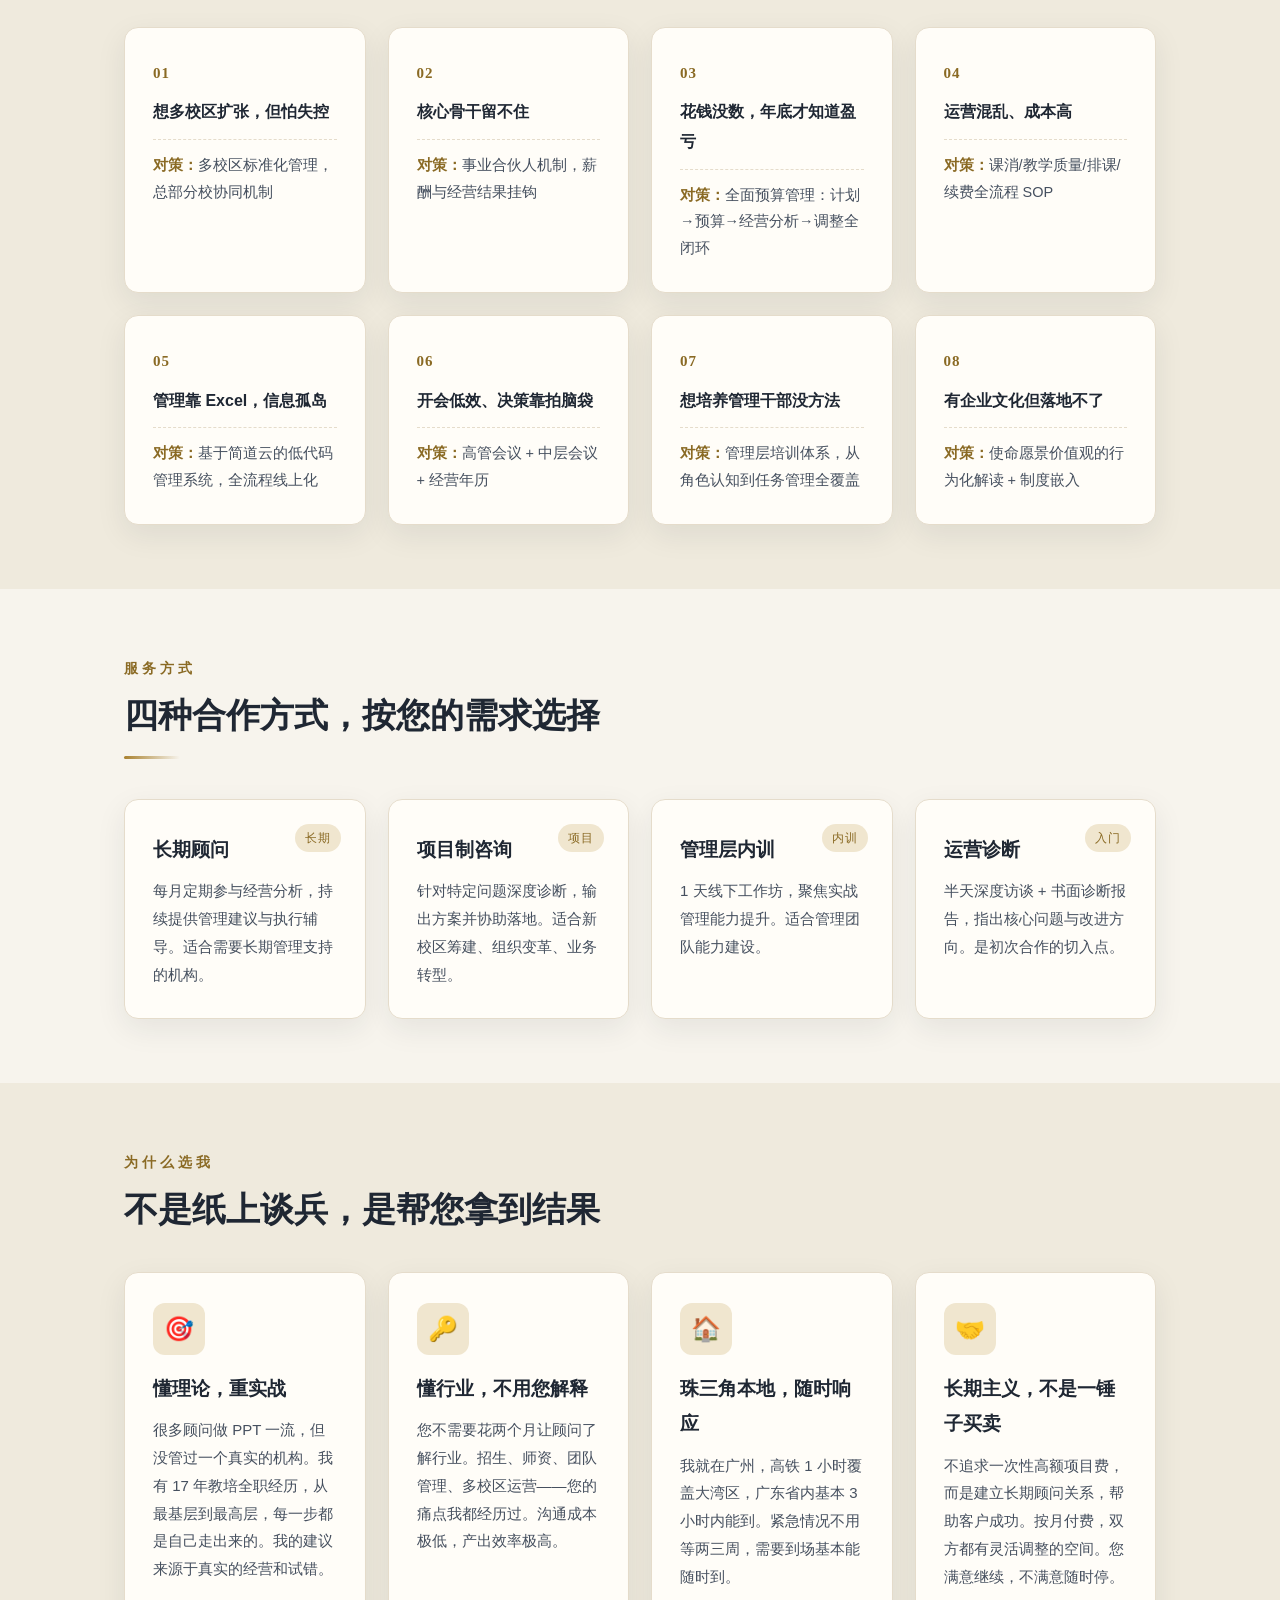
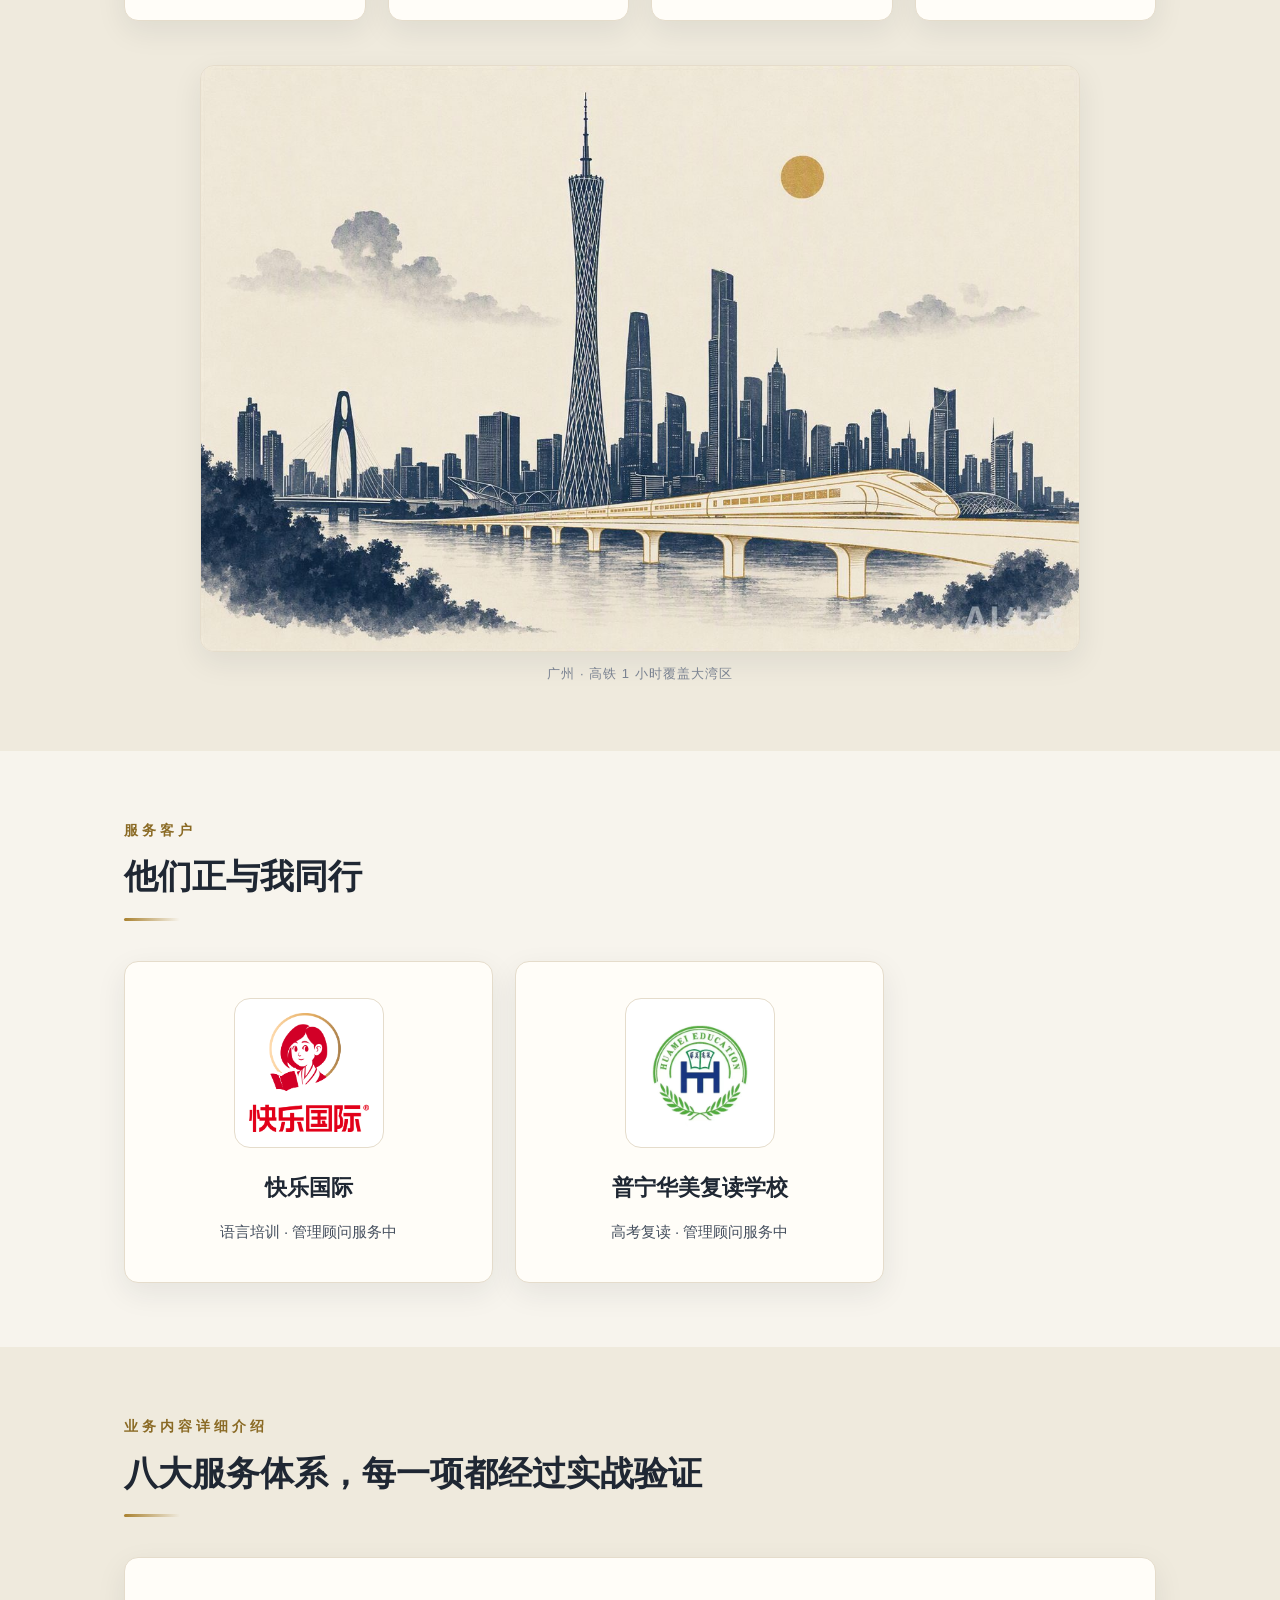
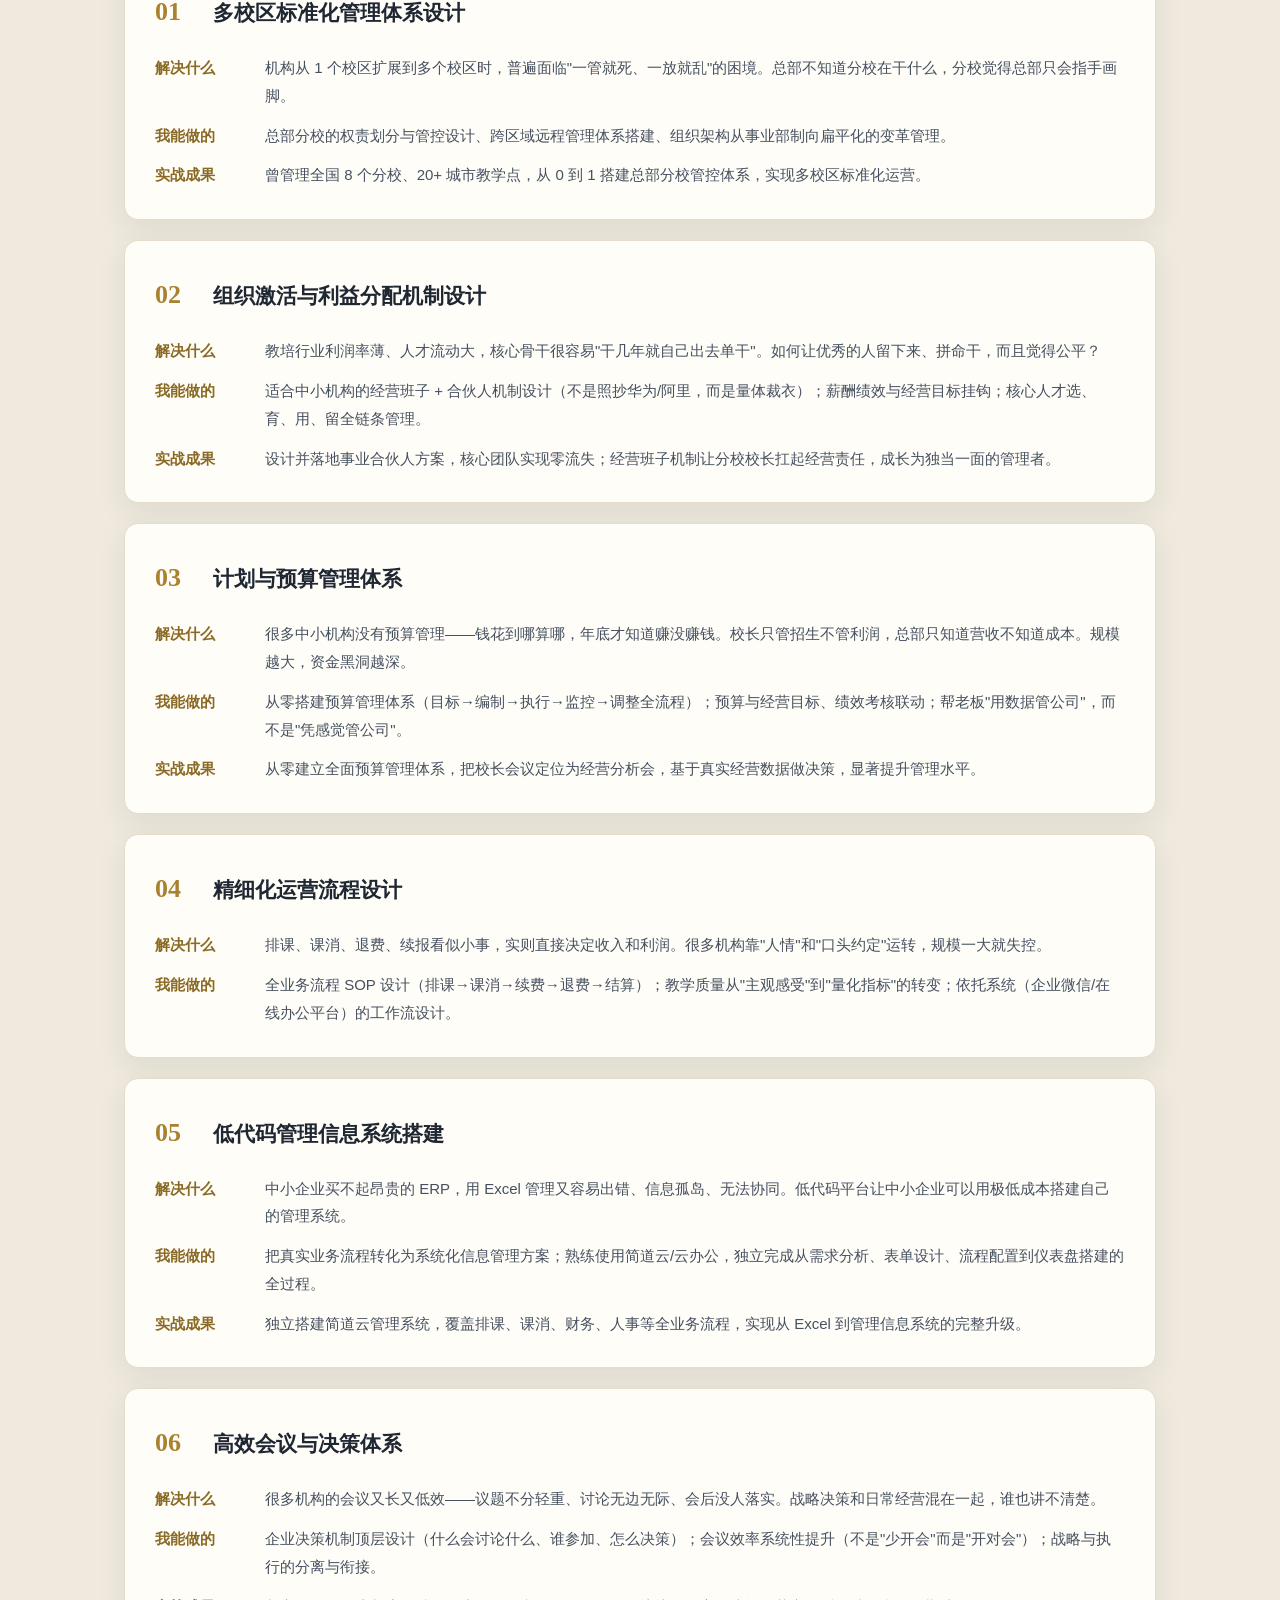
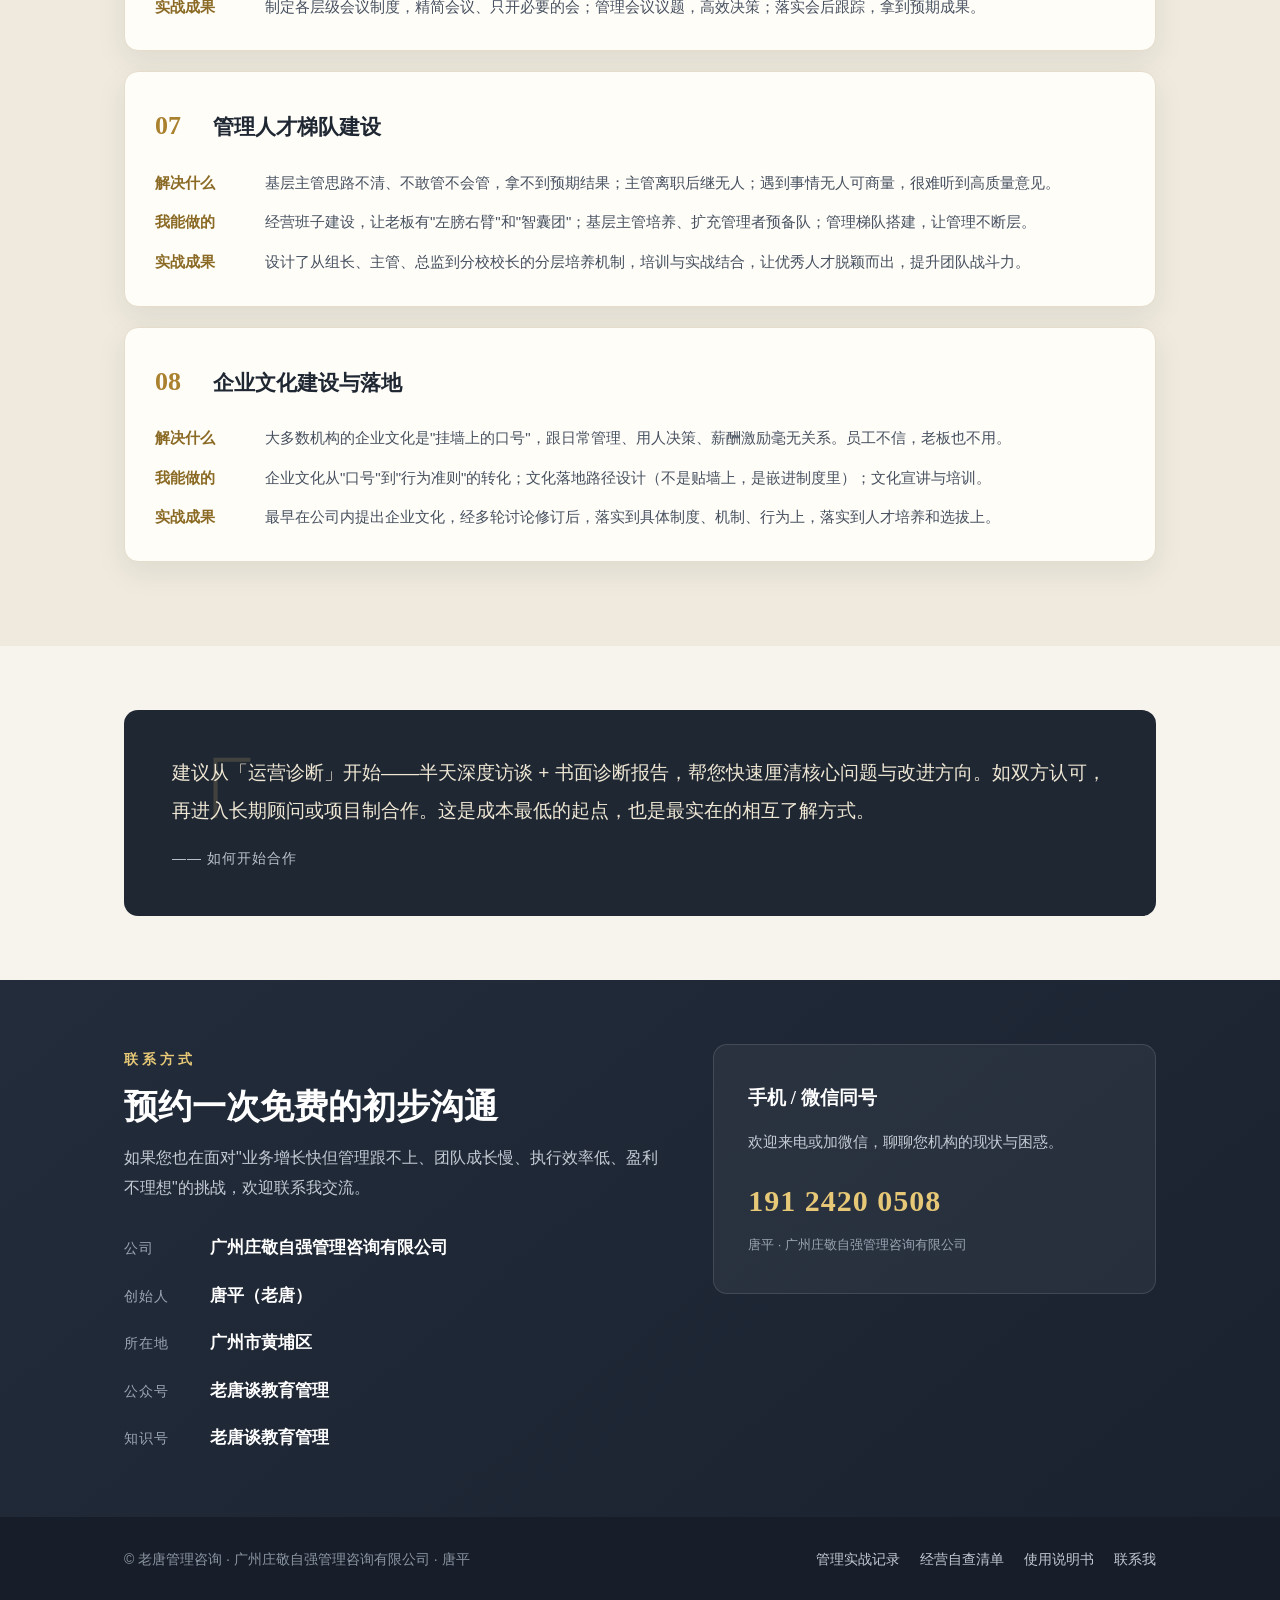
==== commit e2a5a60b: "新增《教培机构经营自查清单》交互页 selfcheck.html，并挂到首页导航与 sitemap" ====
--- a/index.html
+++ b/index.html
@@ -30,6 +30,7 @@
     <div class="nav-links">
       <a href="index.html" class="active">首页</a>
       <a href="record.html">管理实战</a>
+      <a href="selfcheck.html">经营自查</a>
       <a href="manual.html">使用说明书</a>
       <a href="#contact" class="btn-mini">联系我</a>
     </div>
@@ -262,6 +263,7 @@
     <span>© 老唐管理咨询 · 广州庄敬自强管理咨询有限公司 · 唐平</span>
     <span>
       <a href="record.html">管理实战记录</a>
+      <a href="selfcheck.html">经营自查清单</a>
       <a href="manual.html">使用说明书</a>
       <a href="#contact">联系我</a>
     </span>
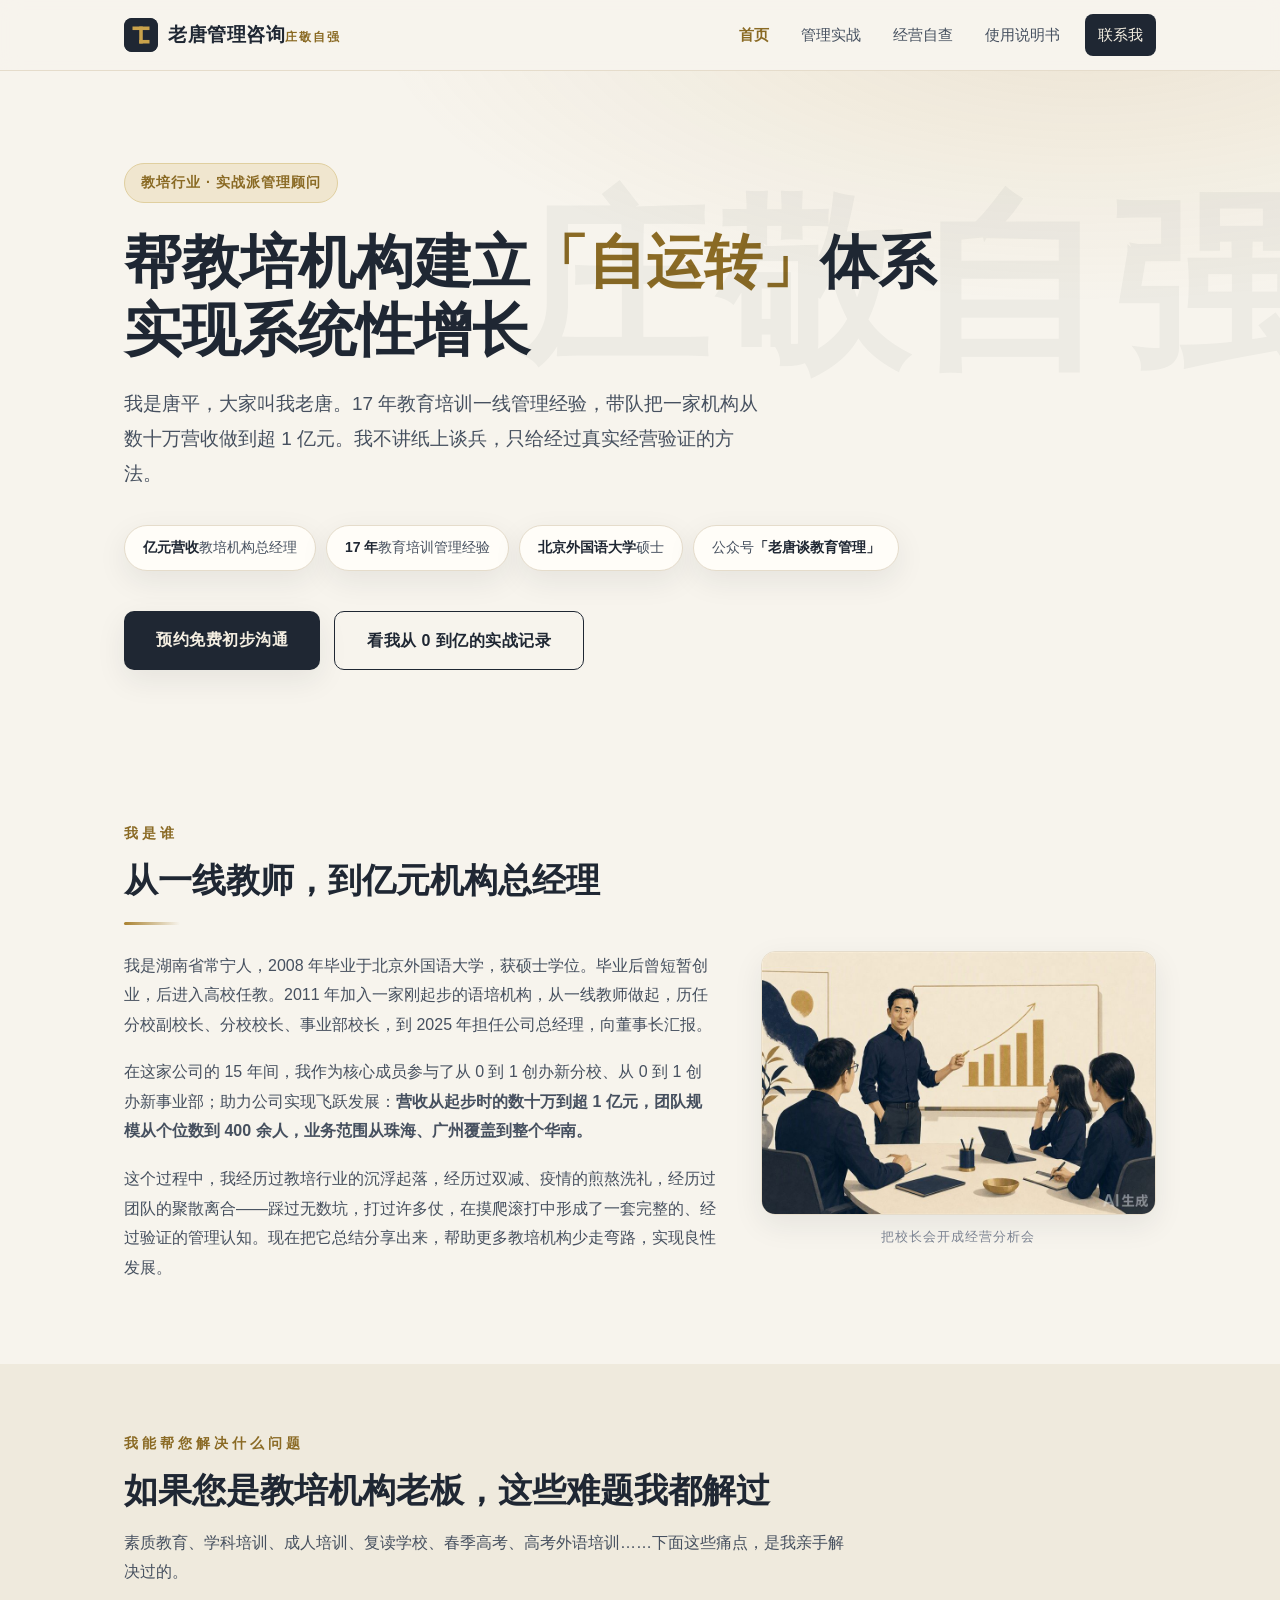
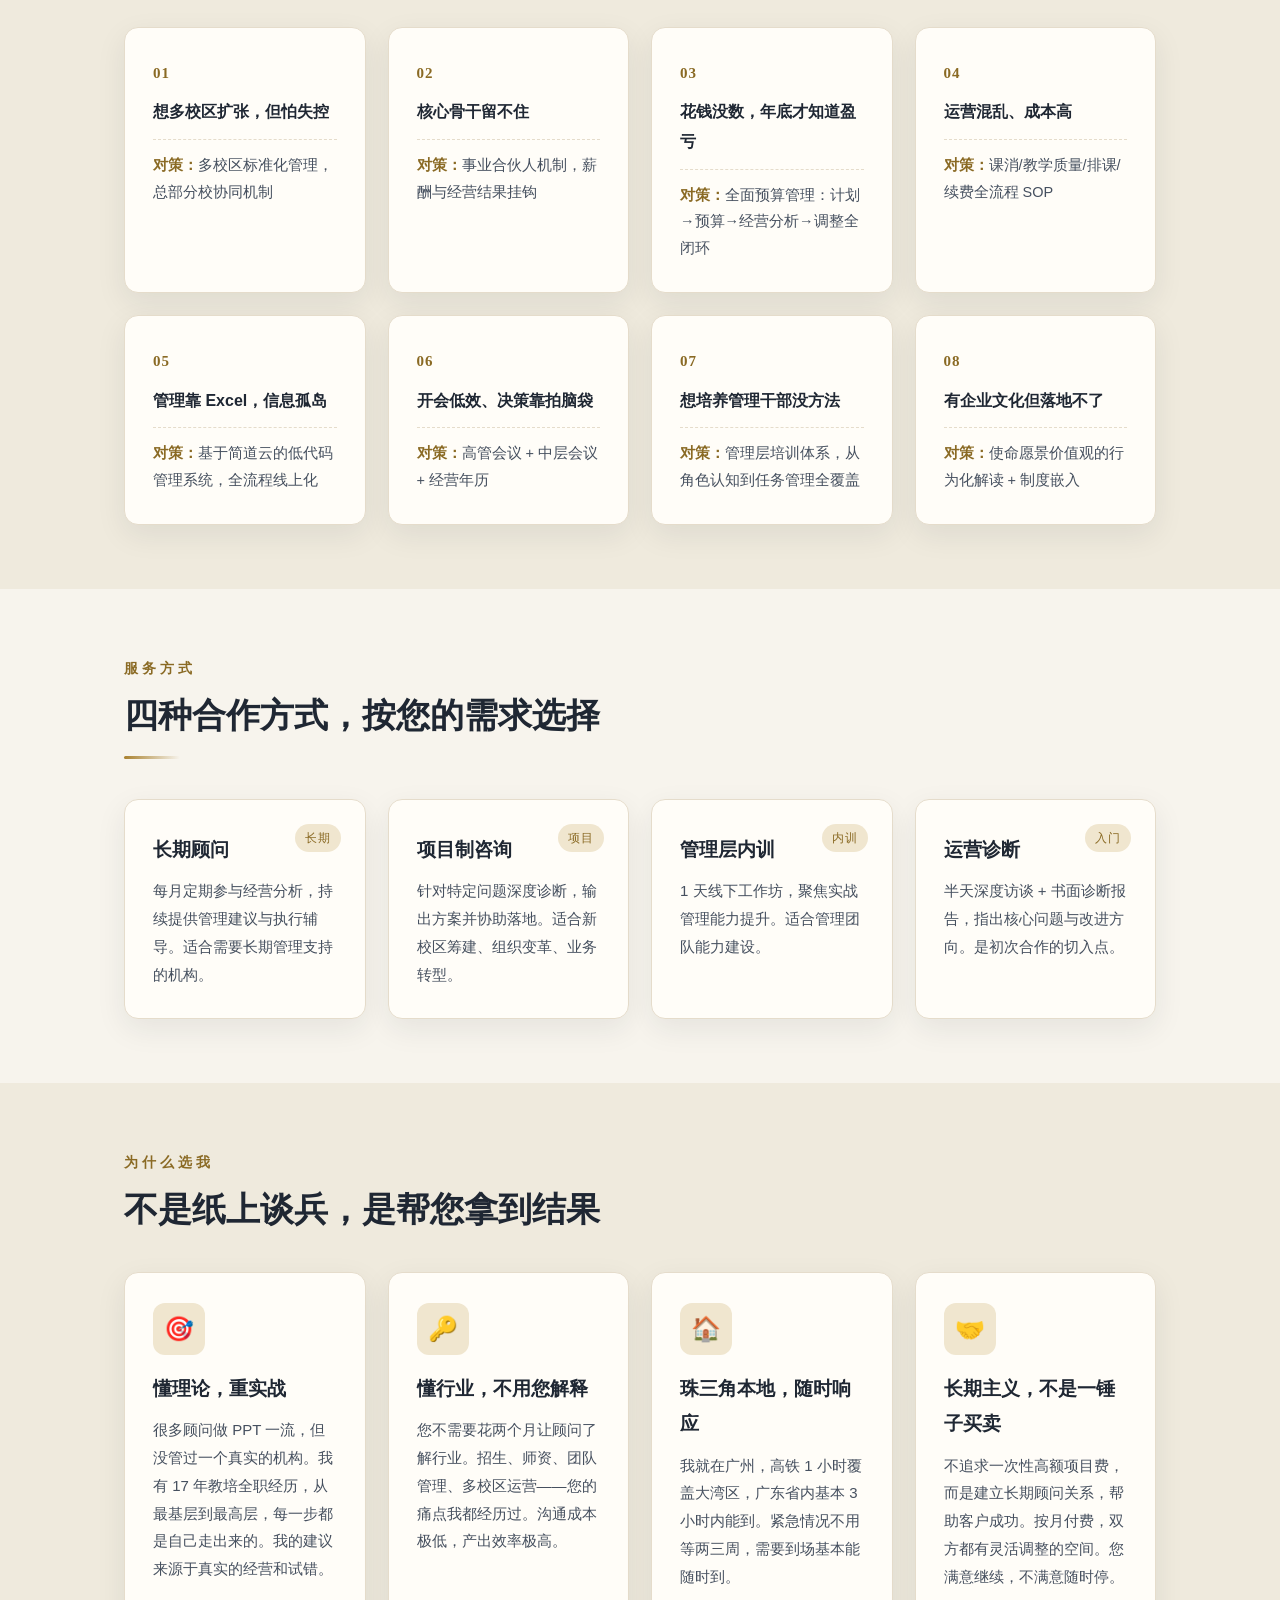
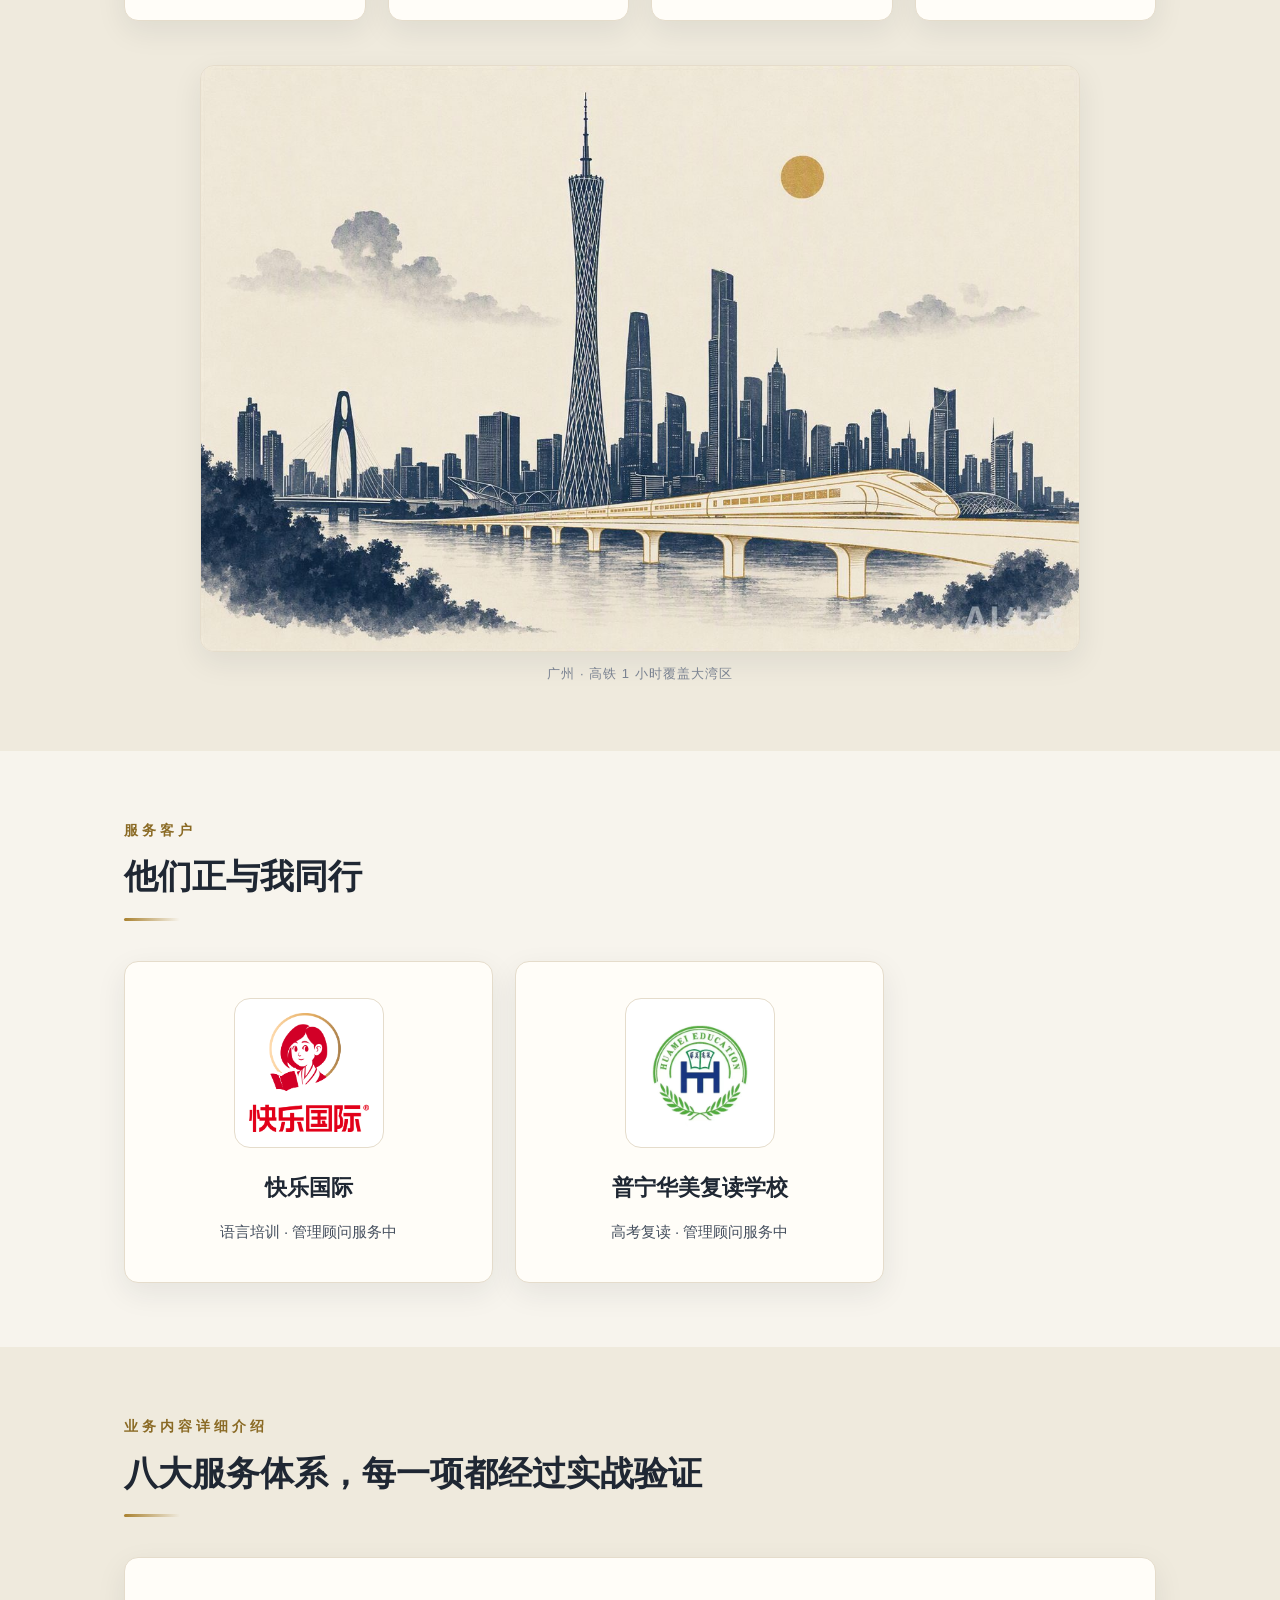
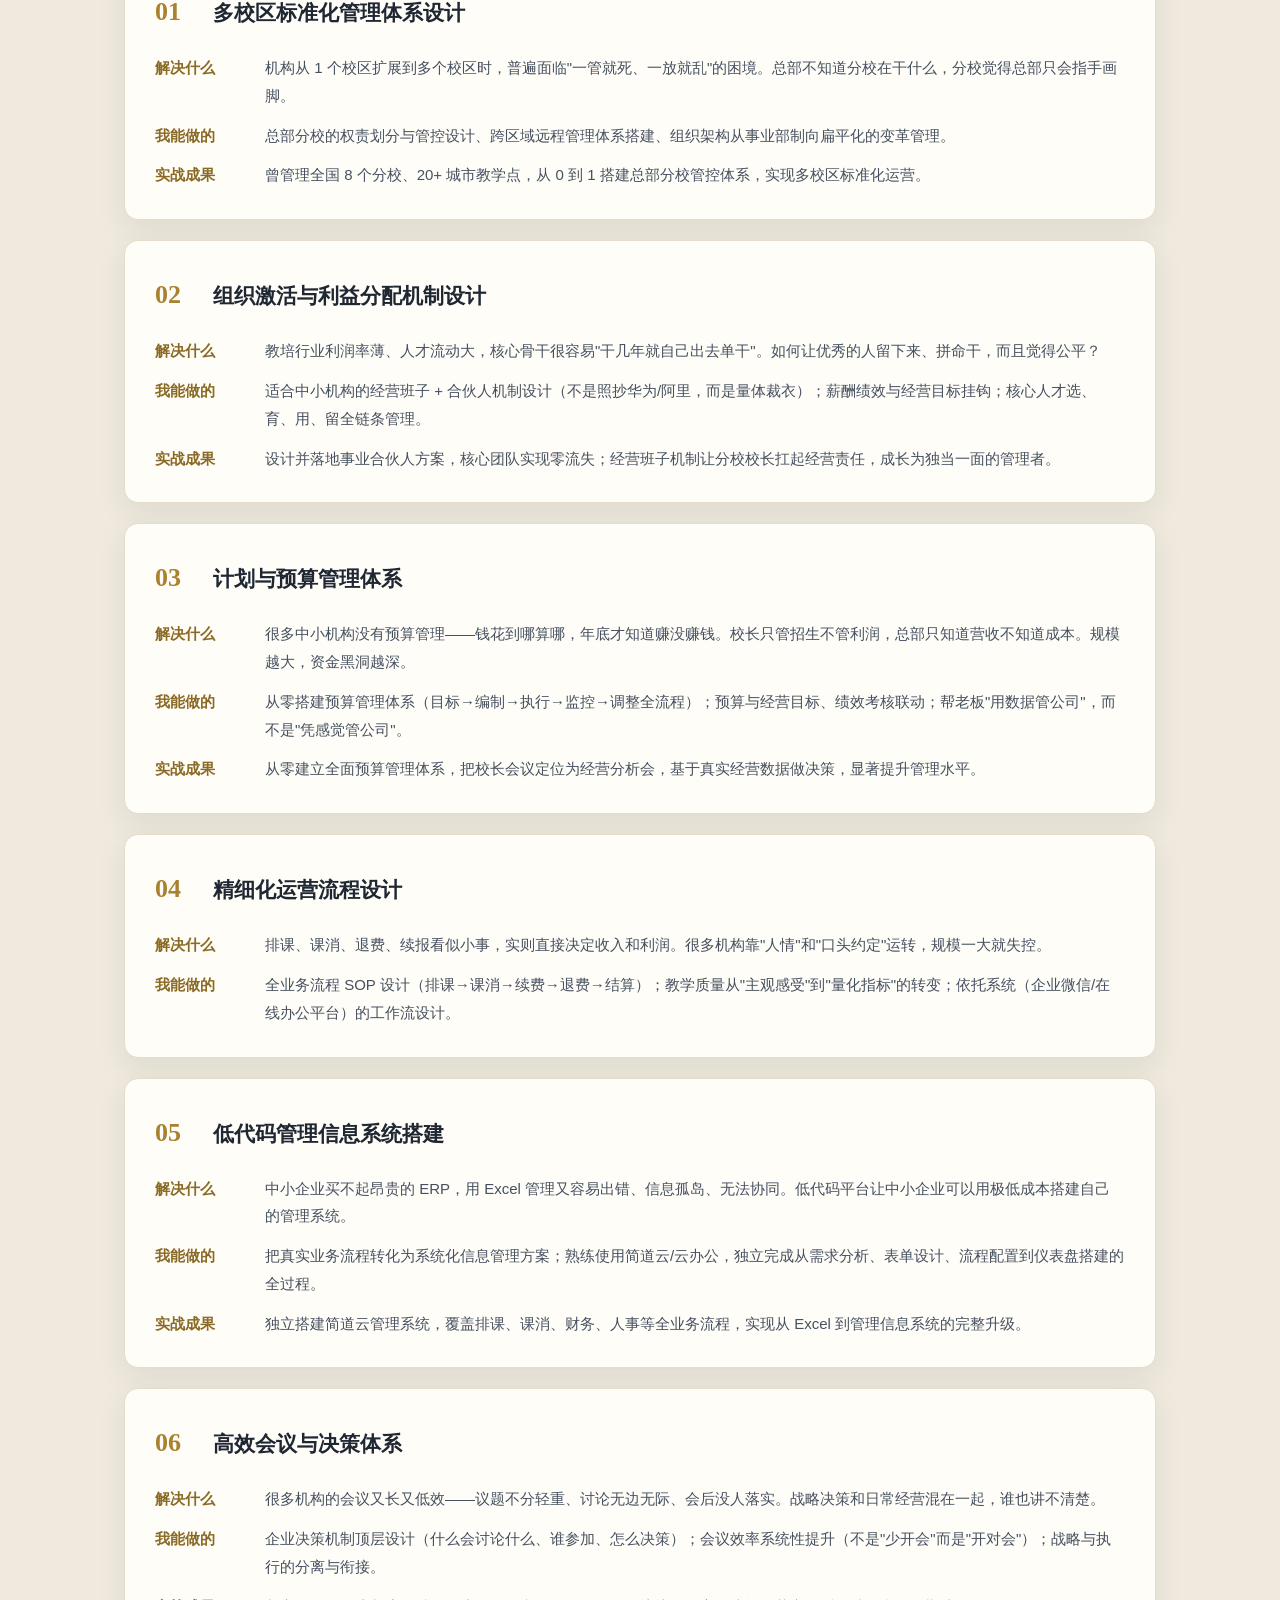
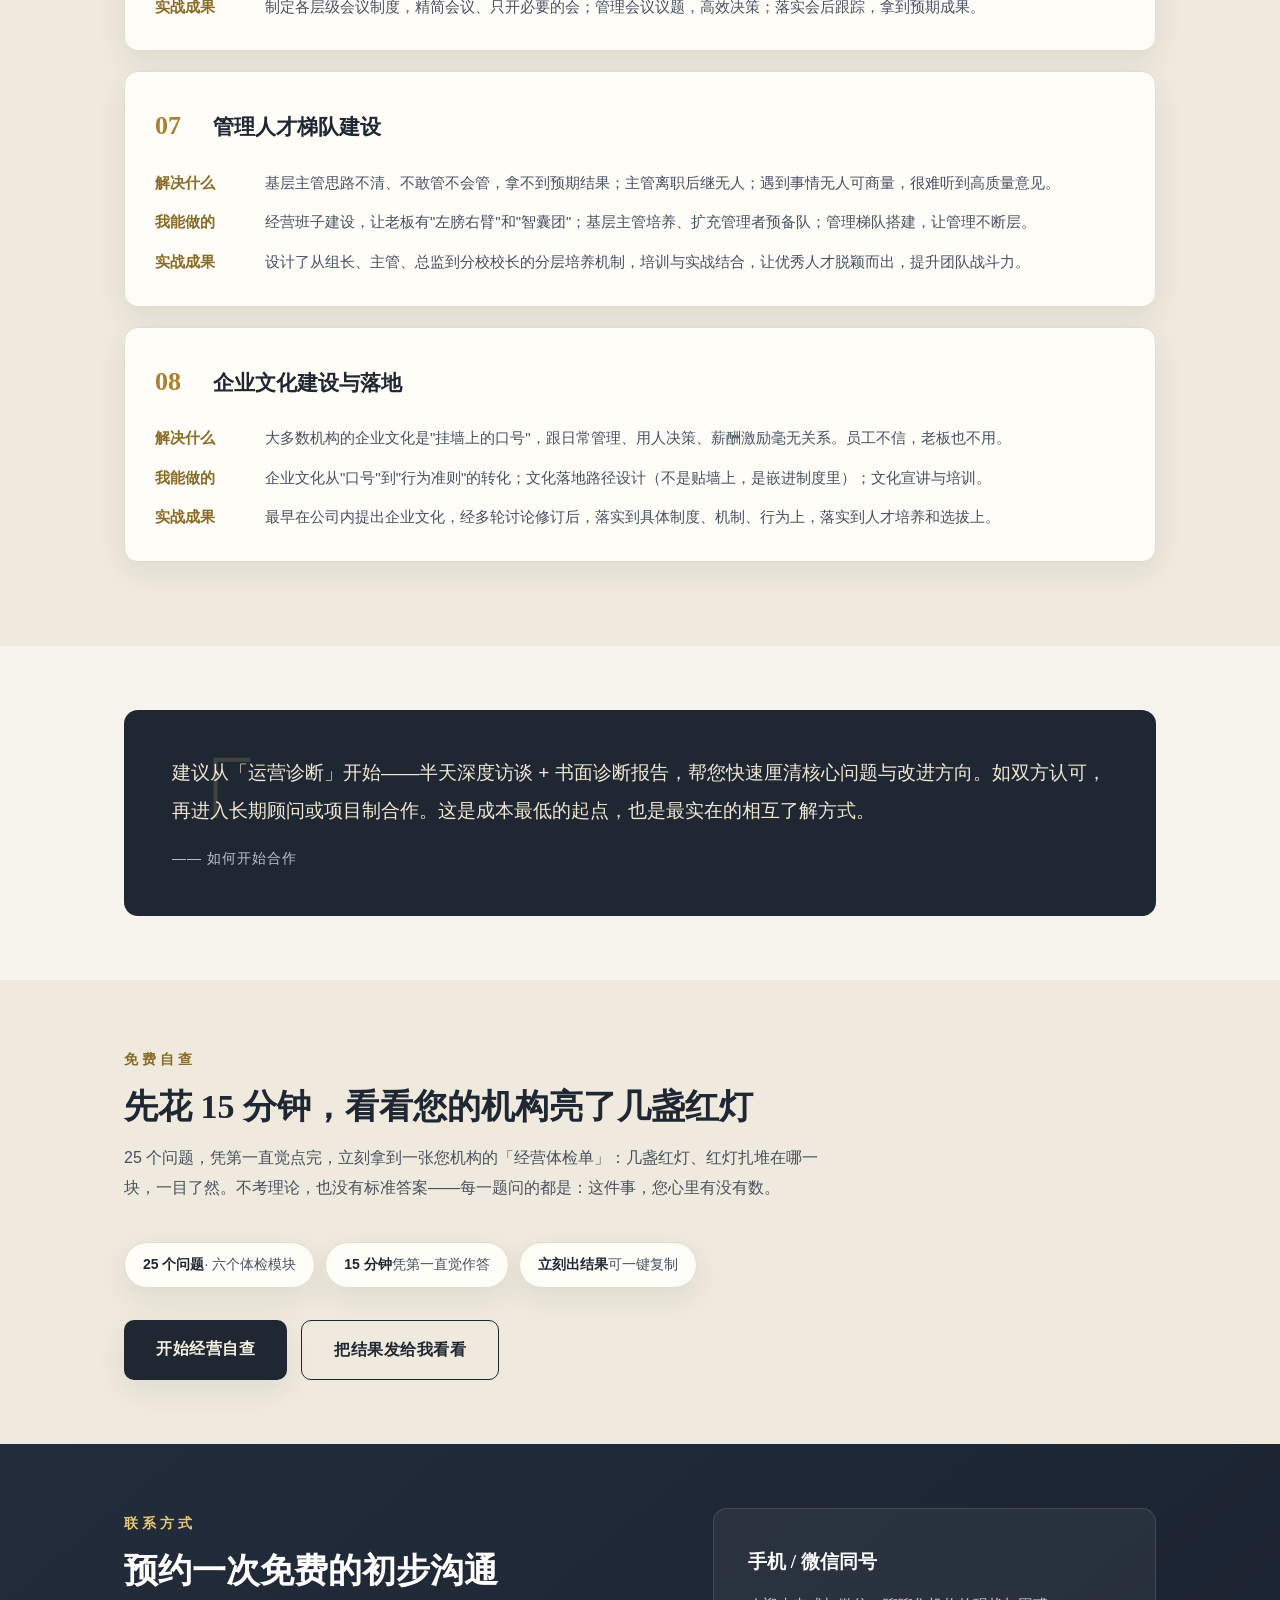
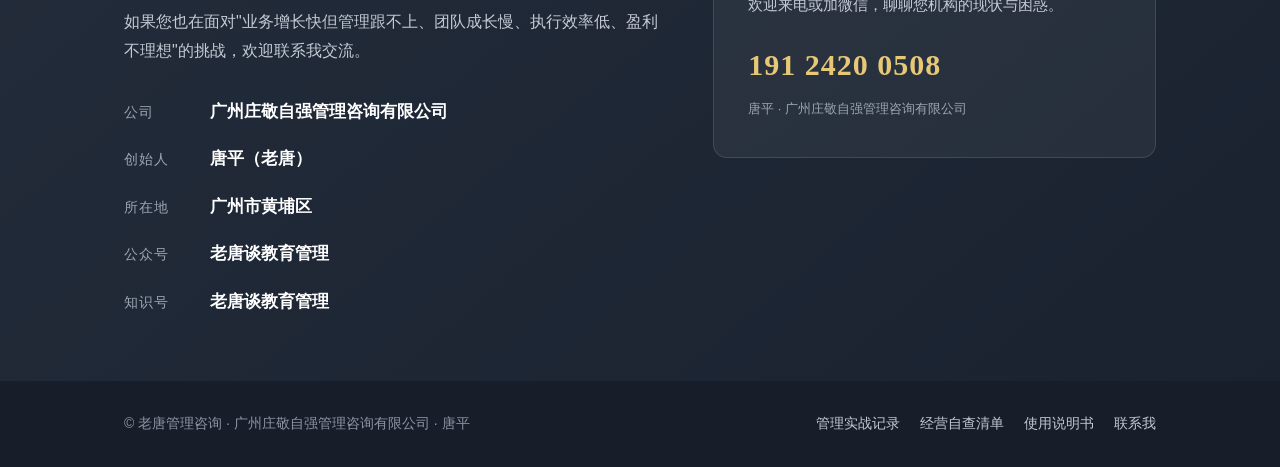
==== commit 3fd37fb0: "自查页改为站点统一视觉：复用 style.css（纸底/墨色/金色/深色模式），首页新增免费自查板块，全站导航与页脚补入口；修正 manual.html 未定义变量 --ink-soft" ====
--- a/index.html
+++ b/index.html
@@ -233,6 +233,23 @@
   </div>
 </section>
 
+<section id="selfcheck" class="section-alt">
+  <div class="wrap">
+    <span class="eyebrow">免费自查</span>
+    <h2 class="section-title">先花 15 分钟，看看您的机构亮了几盏红灯</h2>
+    <p class="section-lead">25 个问题，凭第一直觉点完，立刻拿到一张您机构的「经营体检单」：几盏红灯、红灯扎堆在哪一块，一目了然。不考理论，也没有标准答案——每一题问的都是：这件事，您心里有没有数。</p>
+    <div class="chips" style="margin-bottom:32px;">
+      <span class="chip"><b>25 个问题</b>· 六个体检模块</span>
+      <span class="chip"><b>15 分钟</b>凭第一直觉作答</span>
+      <span class="chip"><b>立刻出结果</b>可一键复制</span>
+    </div>
+    <div class="hero-cta">
+      <a href="selfcheck.html" class="btn btn-primary">开始经营自查</a>
+      <a href="index.html#contact" class="btn btn-ghost">把结果发给我看看</a>
+    </div>
+  </div>
+</section>
+
 <section id="contact" class="contact">
   <div class="wrap">
     <div class="contact-grid">
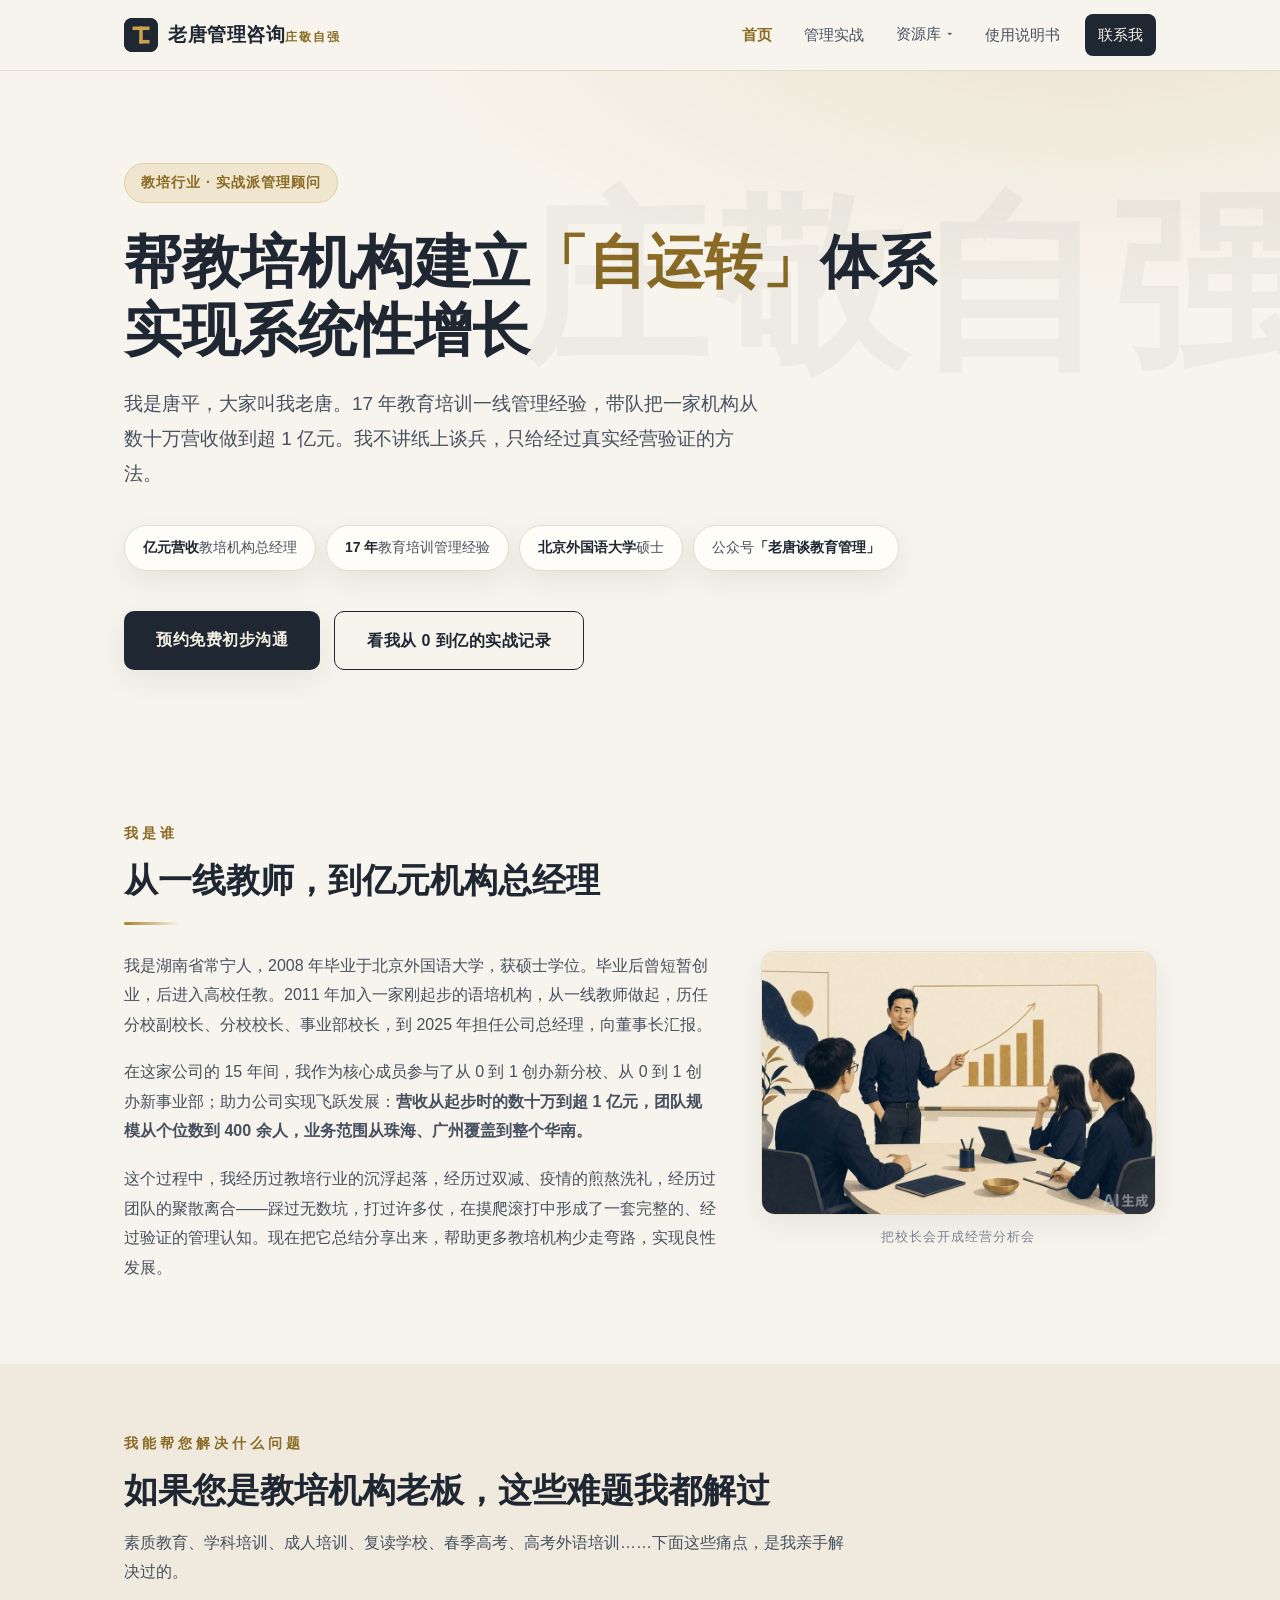
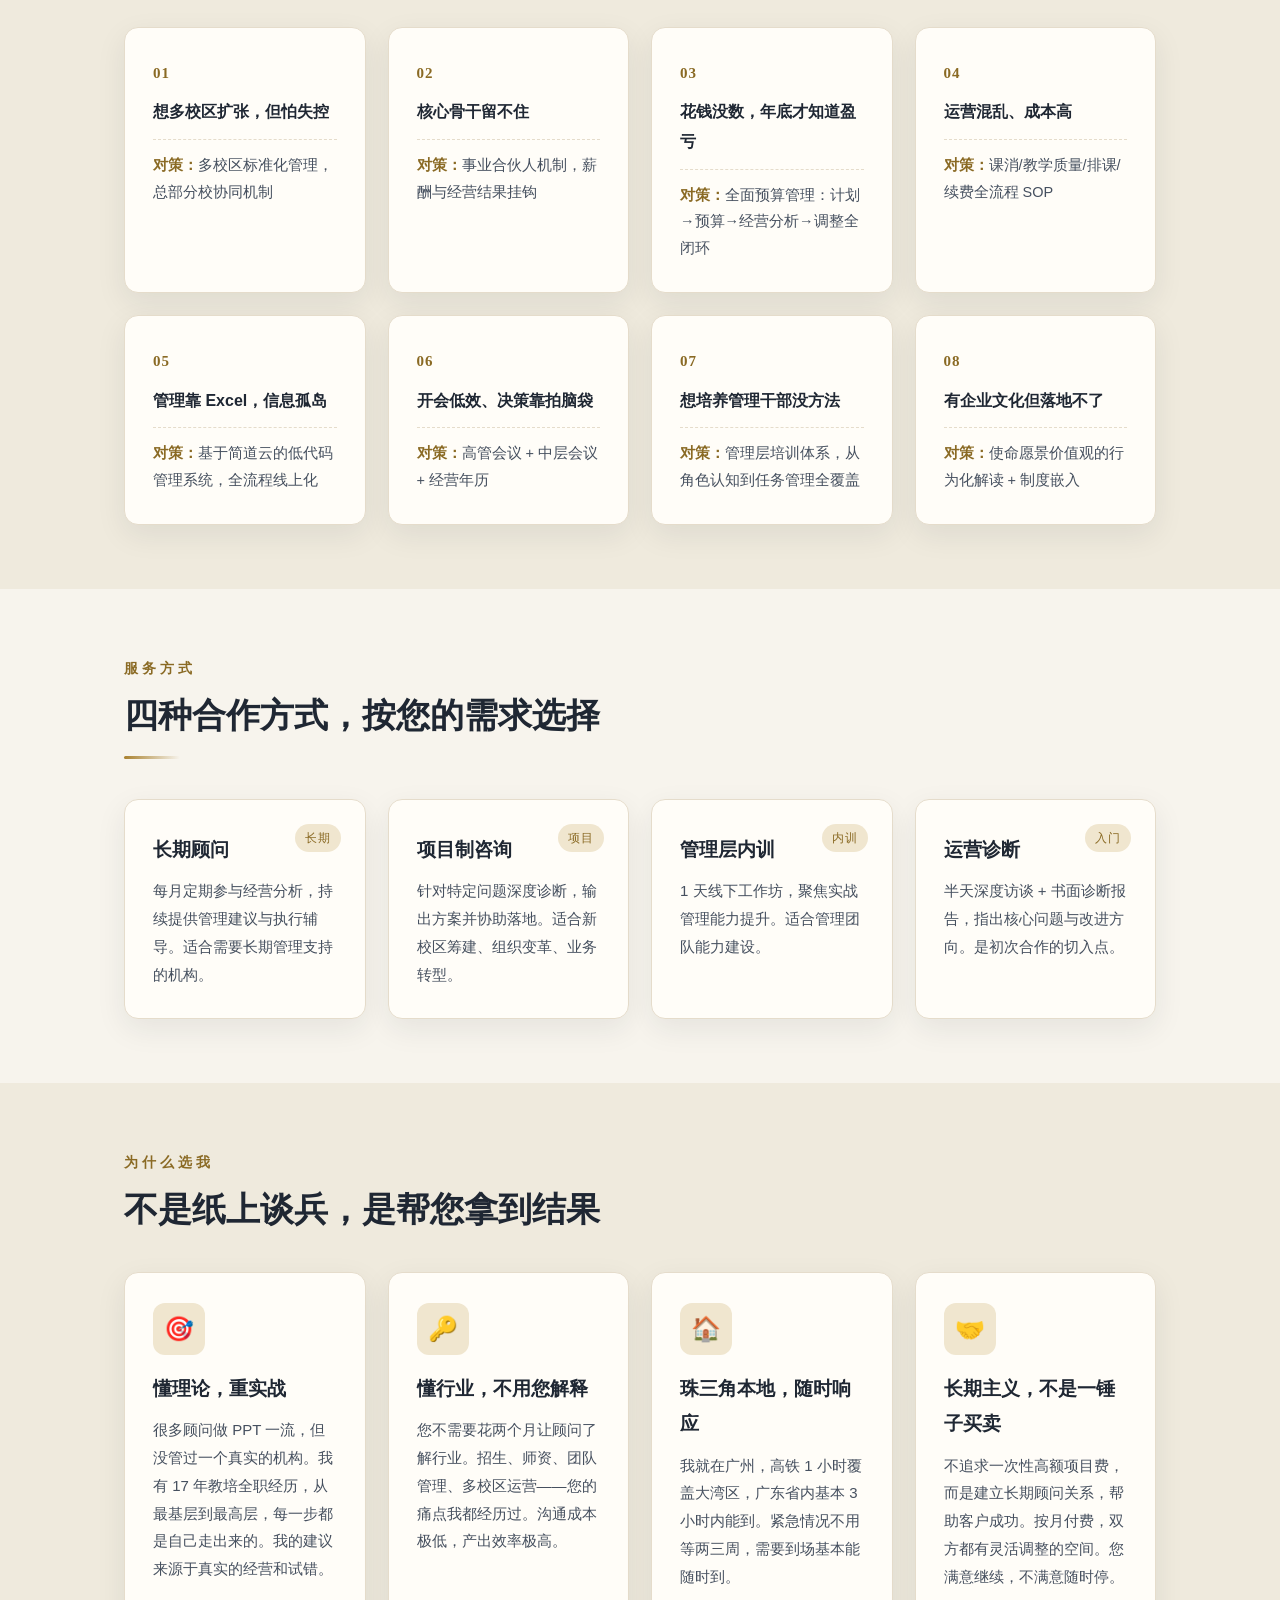
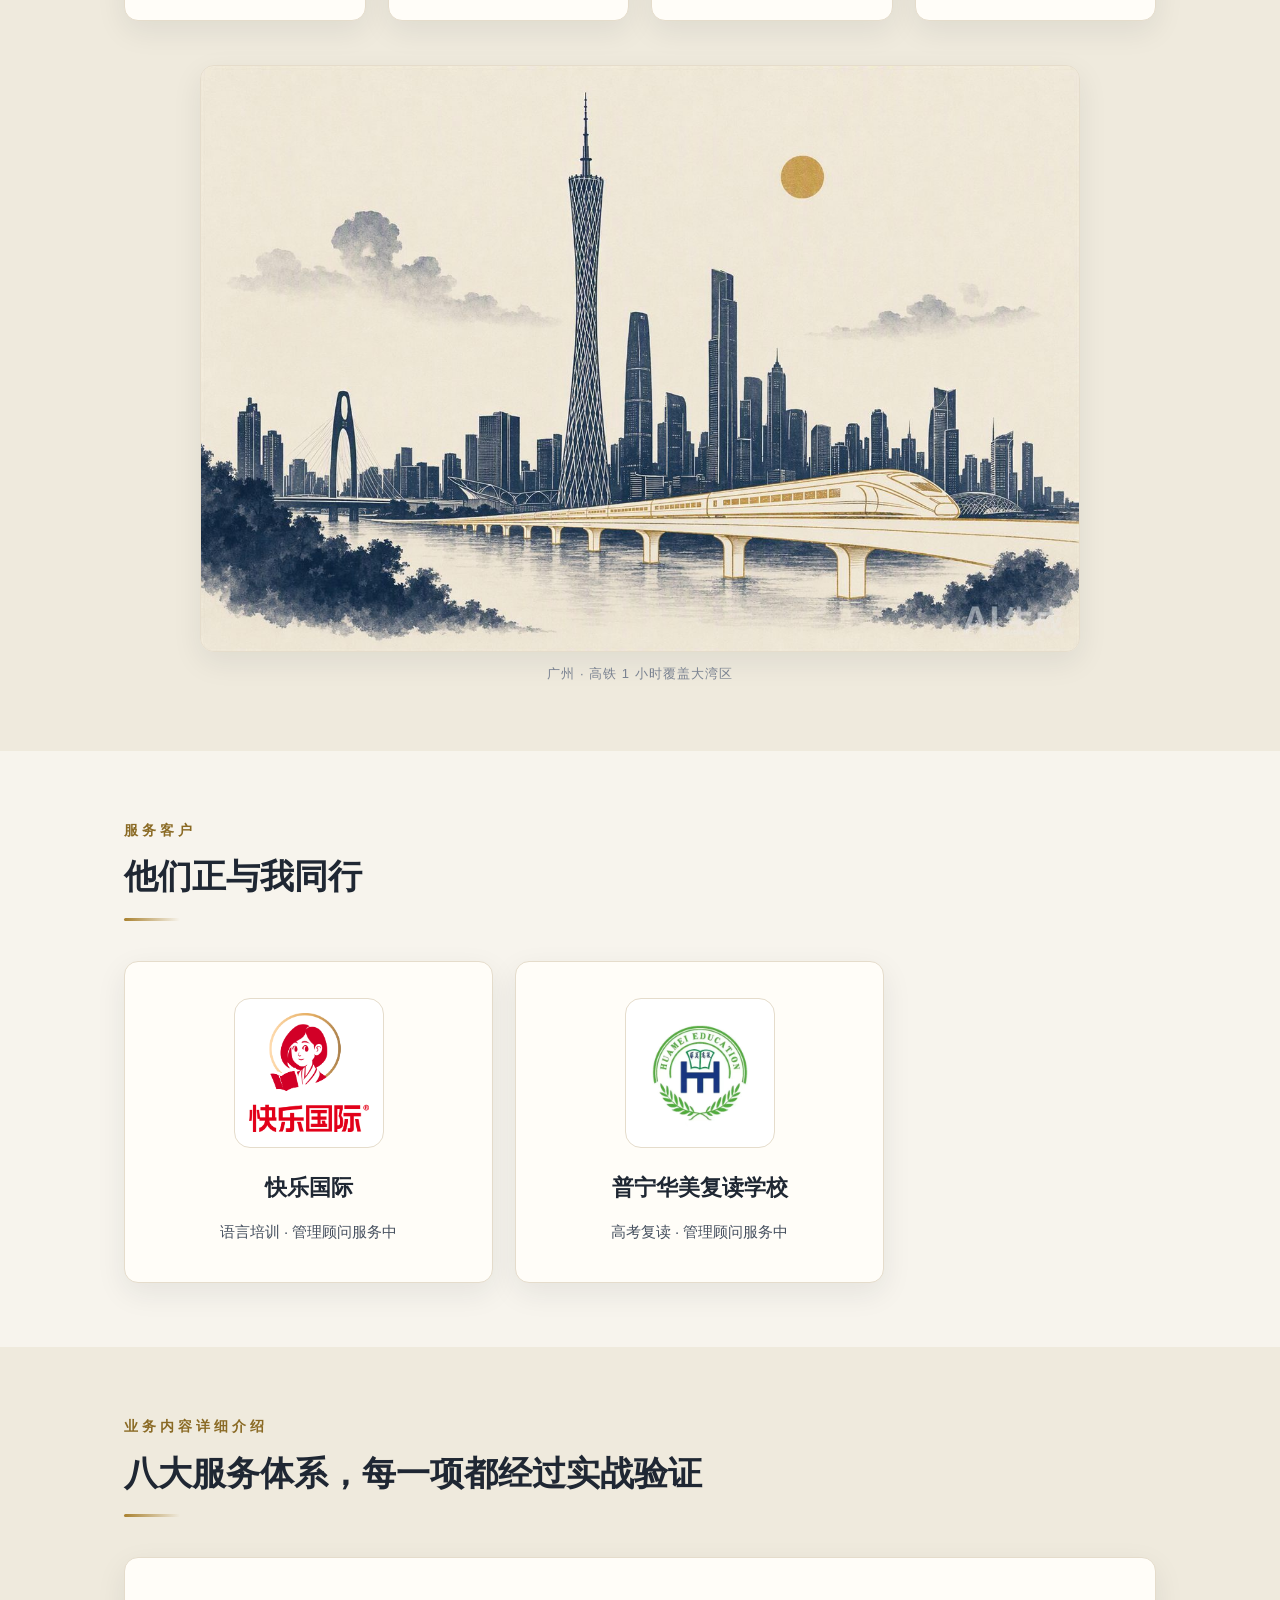
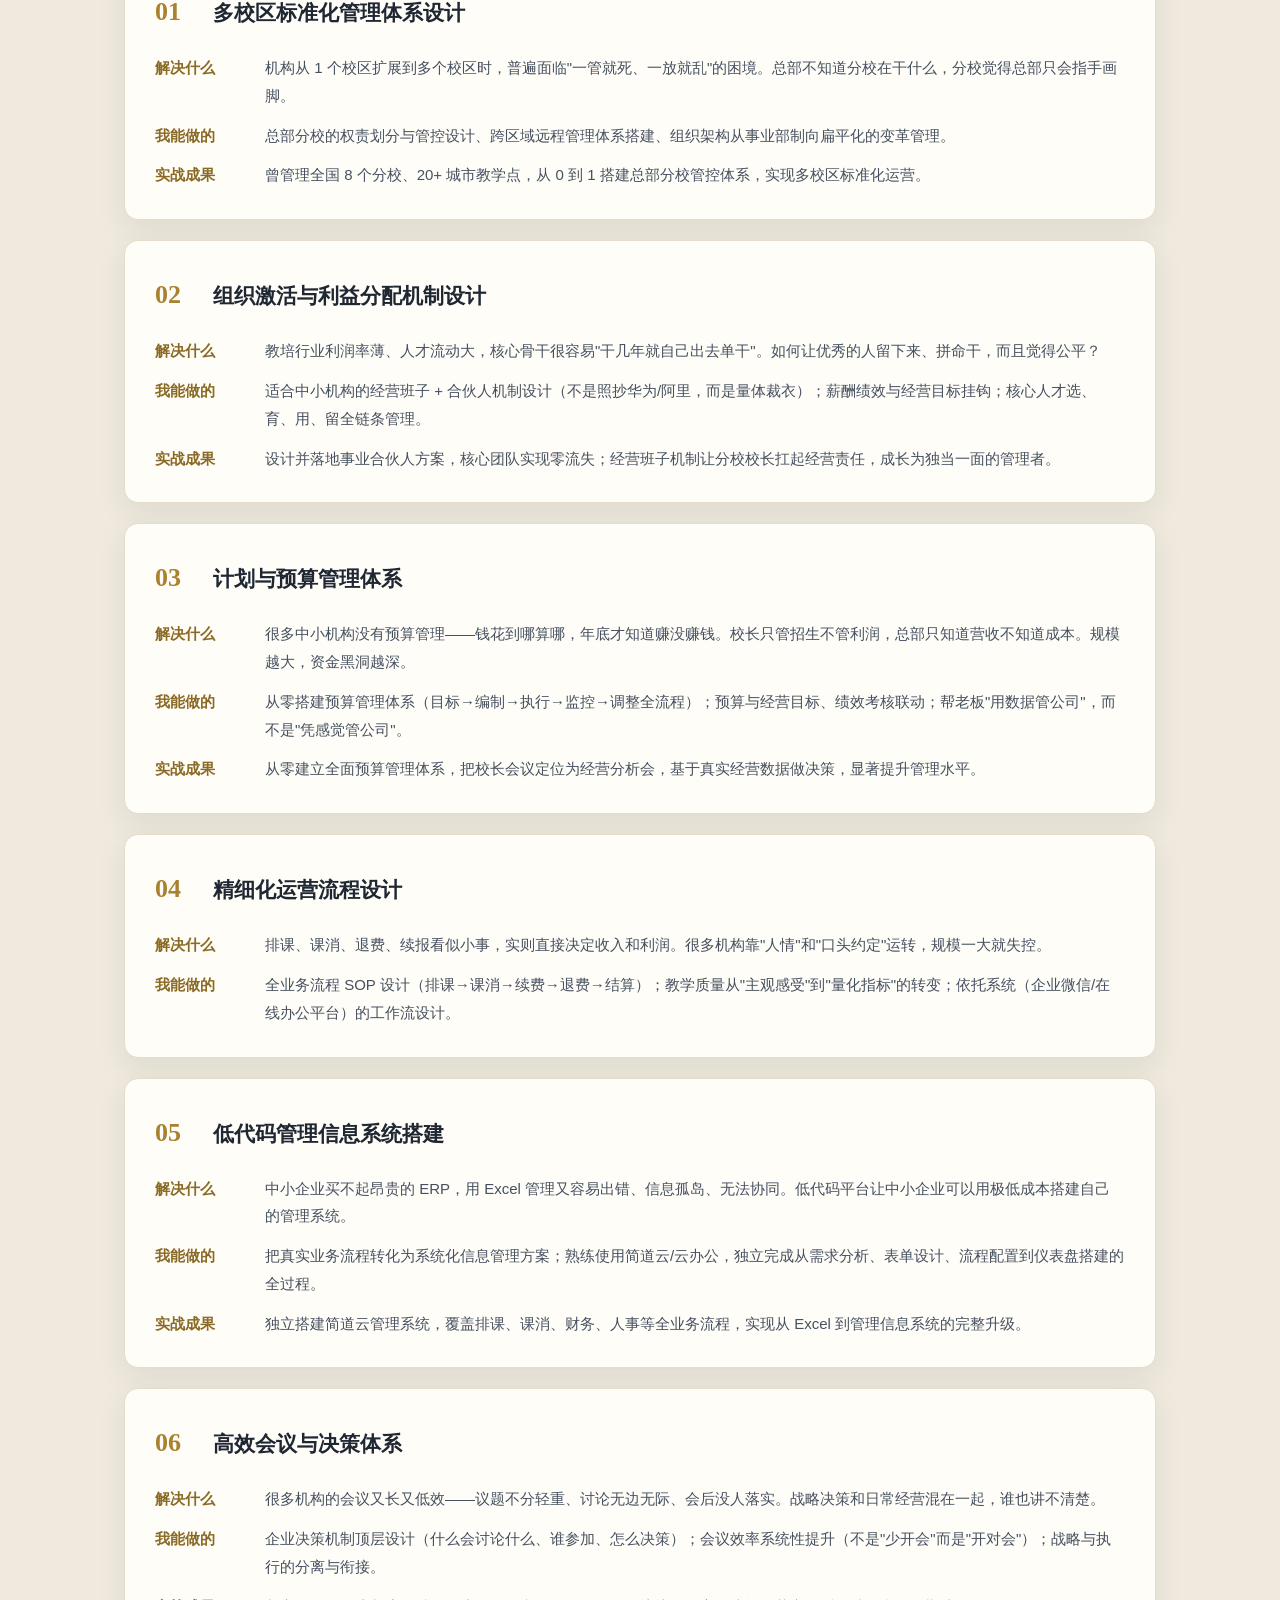
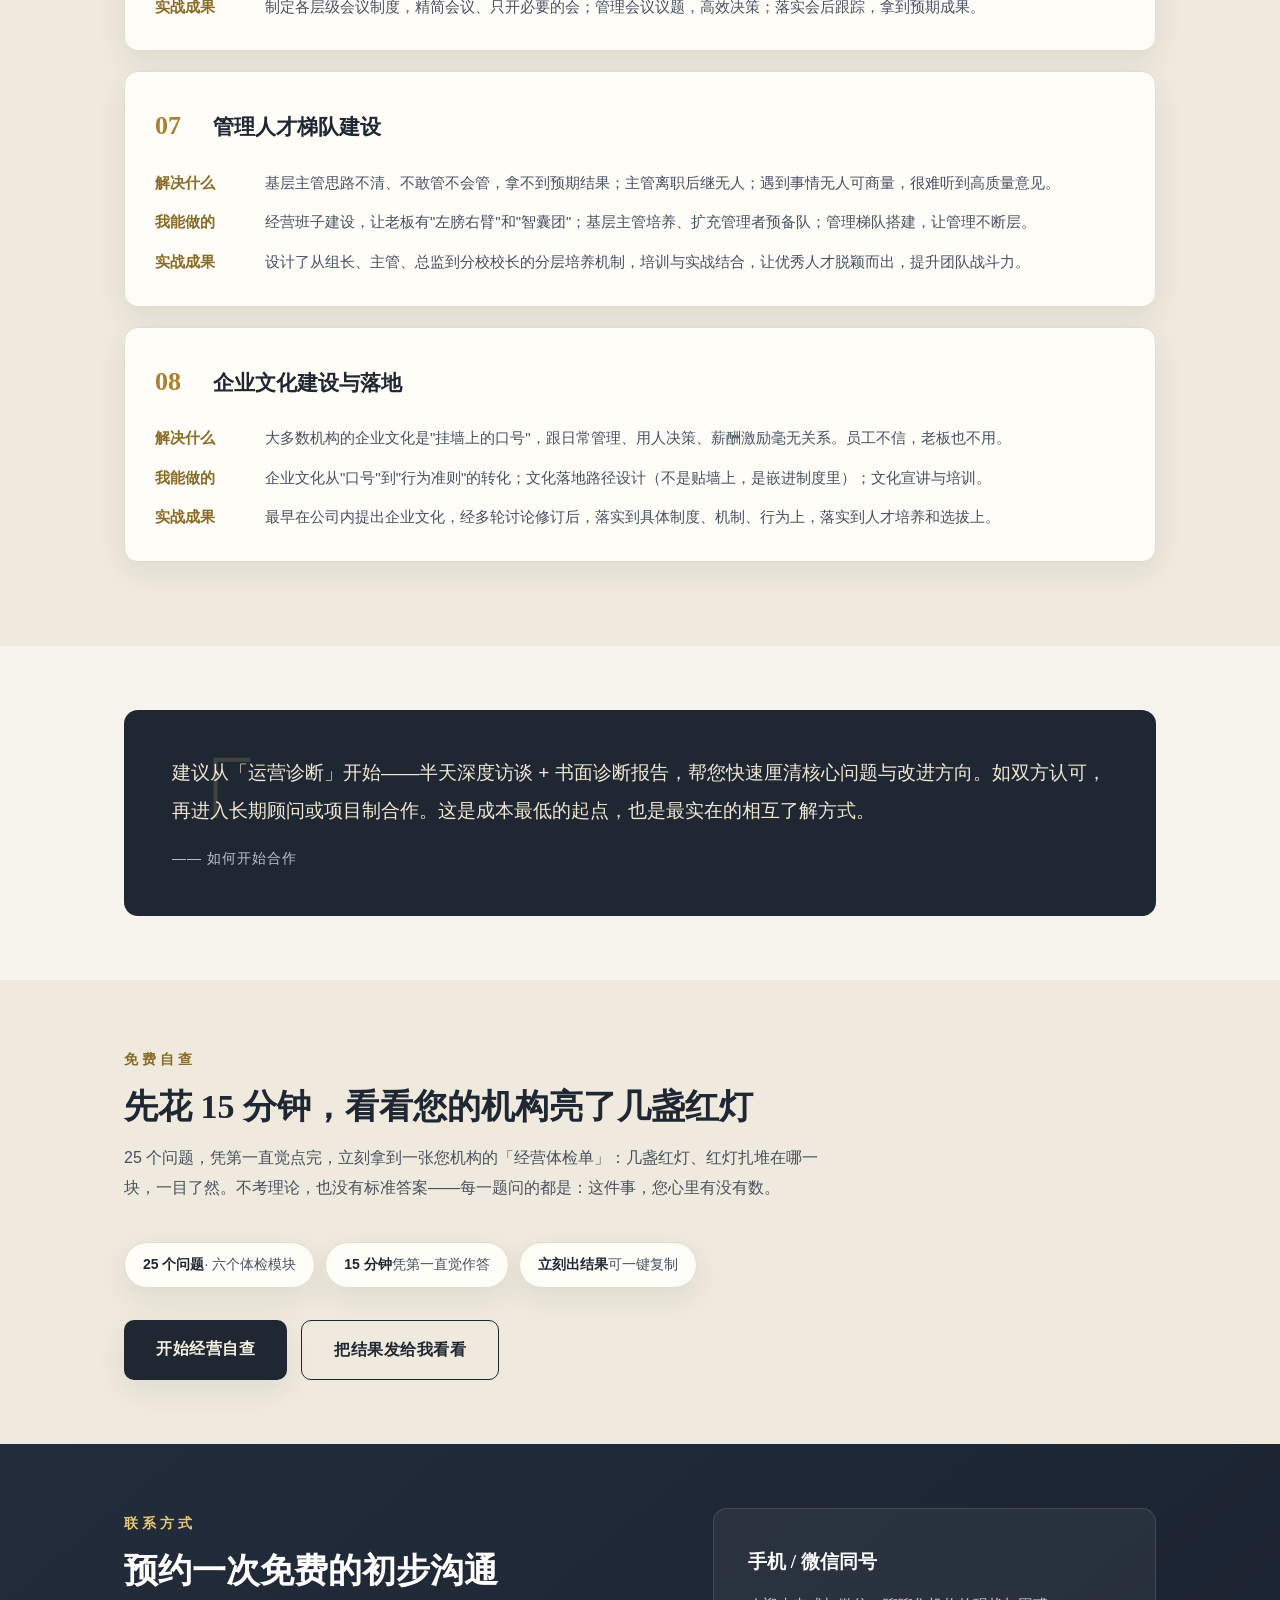
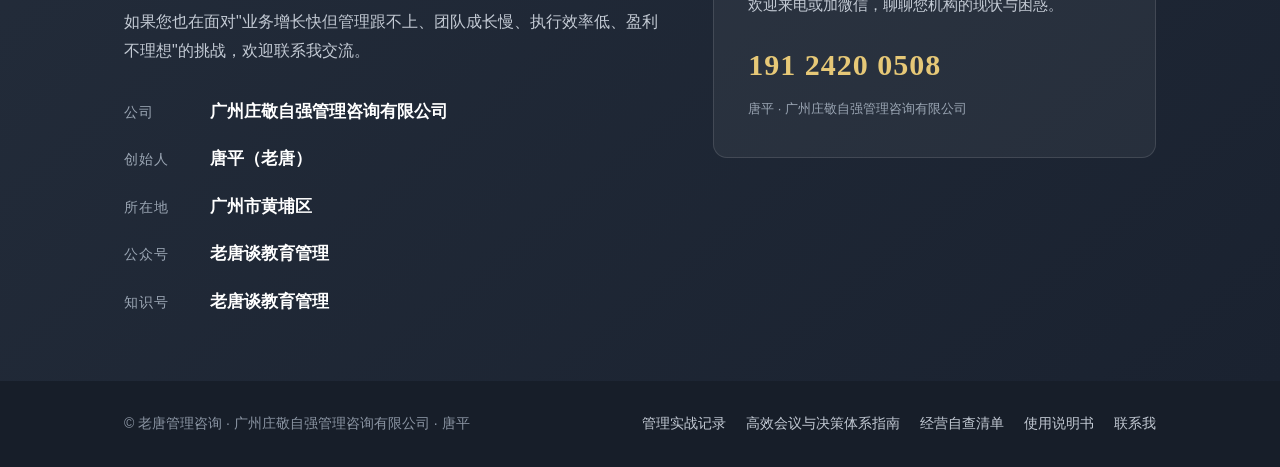
==== commit 0cbd9374: "新增《教培机构高效会议与决策体系指南》PPT 式页面，导航增设「资源库」下拉 - meeting.html：一屏一节 · 上下滑的翻页式长页，36 屏，完整保留原文 213 行内容   （认知/规划/" ====
--- a/index.html
+++ b/index.html
@@ -30,7 +30,13 @@
     <div class="nav-links">
       <a href="index.html" class="active">首页</a>
       <a href="record.html">管理实战</a>
-      <a href="selfcheck.html">经营自查</a>
+      <div class="nav-drop">
+        <button type="button" class="nav-drop-btn" aria-haspopup="true" aria-expanded="false" aria-controls="nav-res">资源库 <span class="caret">&#9662;</span></button>
+        <div class="nav-drop-menu" id="nav-res">
+          <a href="meeting.html"><span class="t">高效会议与决策体系指南</span><span class="d">会议怎么开、决策怎么落</span></a>
+          <a href="selfcheck.html"><span class="t">经营自查清单</span><span class="d">25 题红黄绿灯自测</span></a>
+        </div>
+      </div>
       <a href="manual.html">使用说明书</a>
       <a href="#contact" class="btn-mini">联系我</a>
     </div>
@@ -280,6 +286,7 @@
     <span>© 老唐管理咨询 · 广州庄敬自强管理咨询有限公司 · 唐平</span>
     <span>
       <a href="record.html">管理实战记录</a>
+      <a href="meeting.html">高效会议与决策体系指南</a>
       <a href="selfcheck.html">经营自查清单</a>
       <a href="manual.html">使用说明书</a>
       <a href="#contact">联系我</a>
@@ -287,5 +294,7 @@
   </div>
 </footer>
 
+<script src="nav.js"></script>
+
 </body>
 </html>
--- a/style.css
+++ b/style.css
@@ -133,6 +133,68 @@
 }
 .nav-links a.btn-mini:hover { opacity: .88; }
 
+/* ---------- 导航下拉（资源库） ---------- */
+.nav-drop { position: relative; display: inline-block; }
+.nav-drop-btn {
+  font-family: inherit;
+  font-size: 15px;
+  color: var(--text-soft);
+  background: none;
+  border: 0;
+  cursor: pointer;
+  padding: 7px 13px;
+  border-radius: 8px;
+  white-space: nowrap;
+  display: inline-flex;
+  align-items: center;
+  gap: 6px;
+  transition: all .18s;
+}
+.nav-drop-btn:hover,
+.nav-drop.is-open .nav-drop-btn { background: var(--gold-soft); color: var(--text); }
+.nav-drop.is-current .nav-drop-btn { color: var(--gold-deep); font-weight: 600; }
+.nav-drop .caret {
+  font-size: 11px; line-height: 1;
+  display: inline-block;
+  transition: transform .18s;
+  transform: translateY(-1px);
+}
+.nav-drop.is-open .caret { transform: translateY(-1px) rotate(180deg); }
+.nav-drop-menu {
+  position: absolute;
+  top: calc(100% + 8px);
+  left: 0;
+  min-width: 224px;
+  background: var(--card);
+  border: 1px solid var(--line);
+  border-radius: 12px;
+  box-shadow: var(--shadow);
+  padding: 8px;
+  z-index: 60;
+  opacity: 0; visibility: hidden;
+  transform: translateY(-6px);
+  transition: opacity .16s, transform .16s, visibility .16s;
+}
+.nav-drop.is-open .nav-drop-menu { opacity: 1; visibility: visible; transform: translateY(0); }
+.nav-drop-menu a {
+  display: block;
+  padding: 10px 14px;
+  border-radius: 8px;
+  font-size: 15px;
+  color: var(--text-soft);
+  text-decoration: none;
+  line-height: 1.5;
+  white-space: nowrap;
+}
+.nav-drop-menu a:hover { background: var(--gold-soft); color: var(--text); }
+.nav-drop-menu a.is-current { color: var(--gold-deep); font-weight: 600; }
+.nav-drop-menu a .t { display: block; }
+.nav-drop-menu a .d { font-size: 12px; color: var(--text-faint); font-weight: 400; }
+@media (hover: hover) and (min-width: 761px) {
+  .nav-drop:hover .nav-drop-menu { opacity: 1; visibility: visible; transform: translateY(0); }
+  .nav-drop:hover .caret { transform: translateY(-1px) rotate(180deg); }
+}
+
 /* ---------- 通用区块 ---------- */
 section { padding: 64px 0; }
 .section-alt { background: var(--bg-alt); }
@@ -508,8 +570,10 @@
 @media (max-width: 760px) {
   .nav-inner { flex-wrap: wrap; padding: 12px 18px; row-gap: 2px; }
   .nav-links { width: 100%; justify-content: flex-start; gap: 0 2px; }
-  .nav-links a { padding: 6px 10px; font-size: 14px; }
-  .nav-links a.btn-mini { margin-left: 0; }
+  .nav-links > a { padding: 6px 10px; font-size: 14px; }
+  .nav-links > a.btn-mini { margin-left: 0; }
+  .nav-drop-btn { padding: 6px 10px; font-size: 14px; }
+  .nav-drop-menu { left: auto; right: 0; min-width: 210px; }
 }
 
 @media (max-width: 620px) {
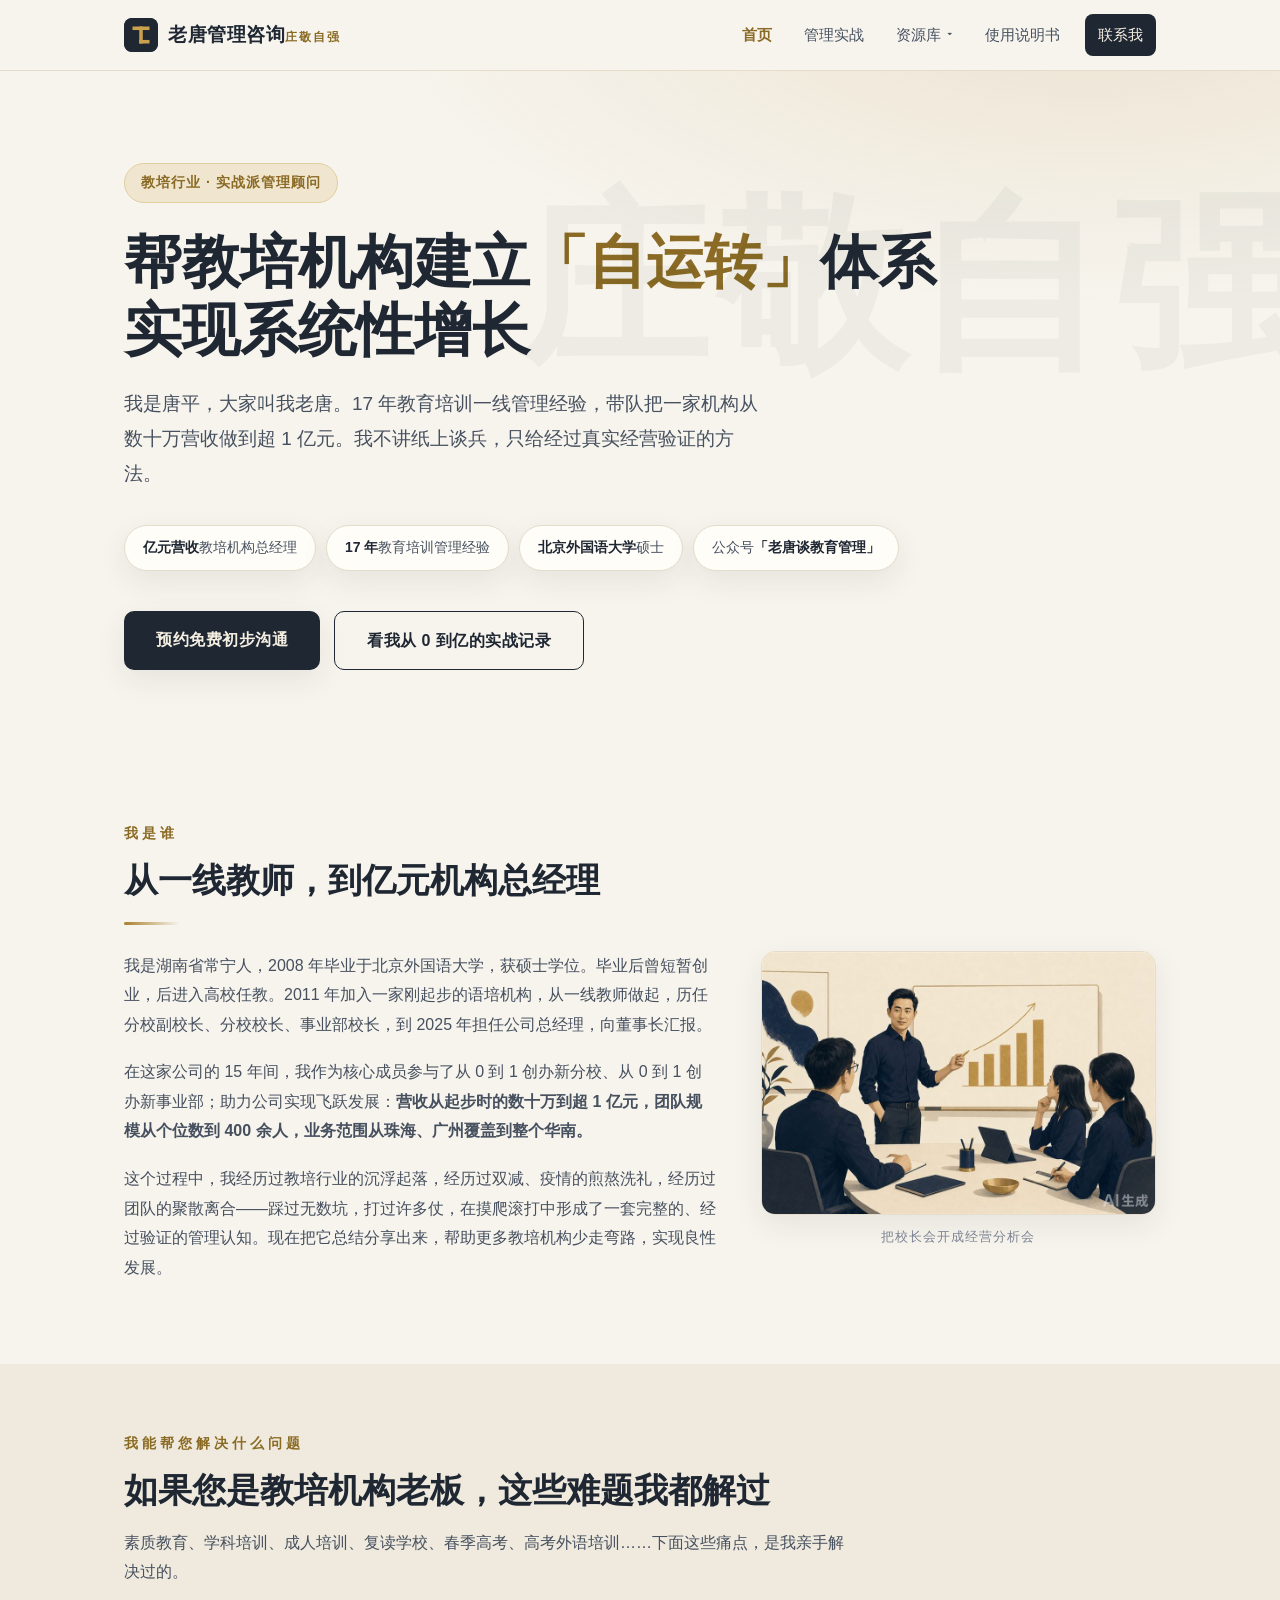
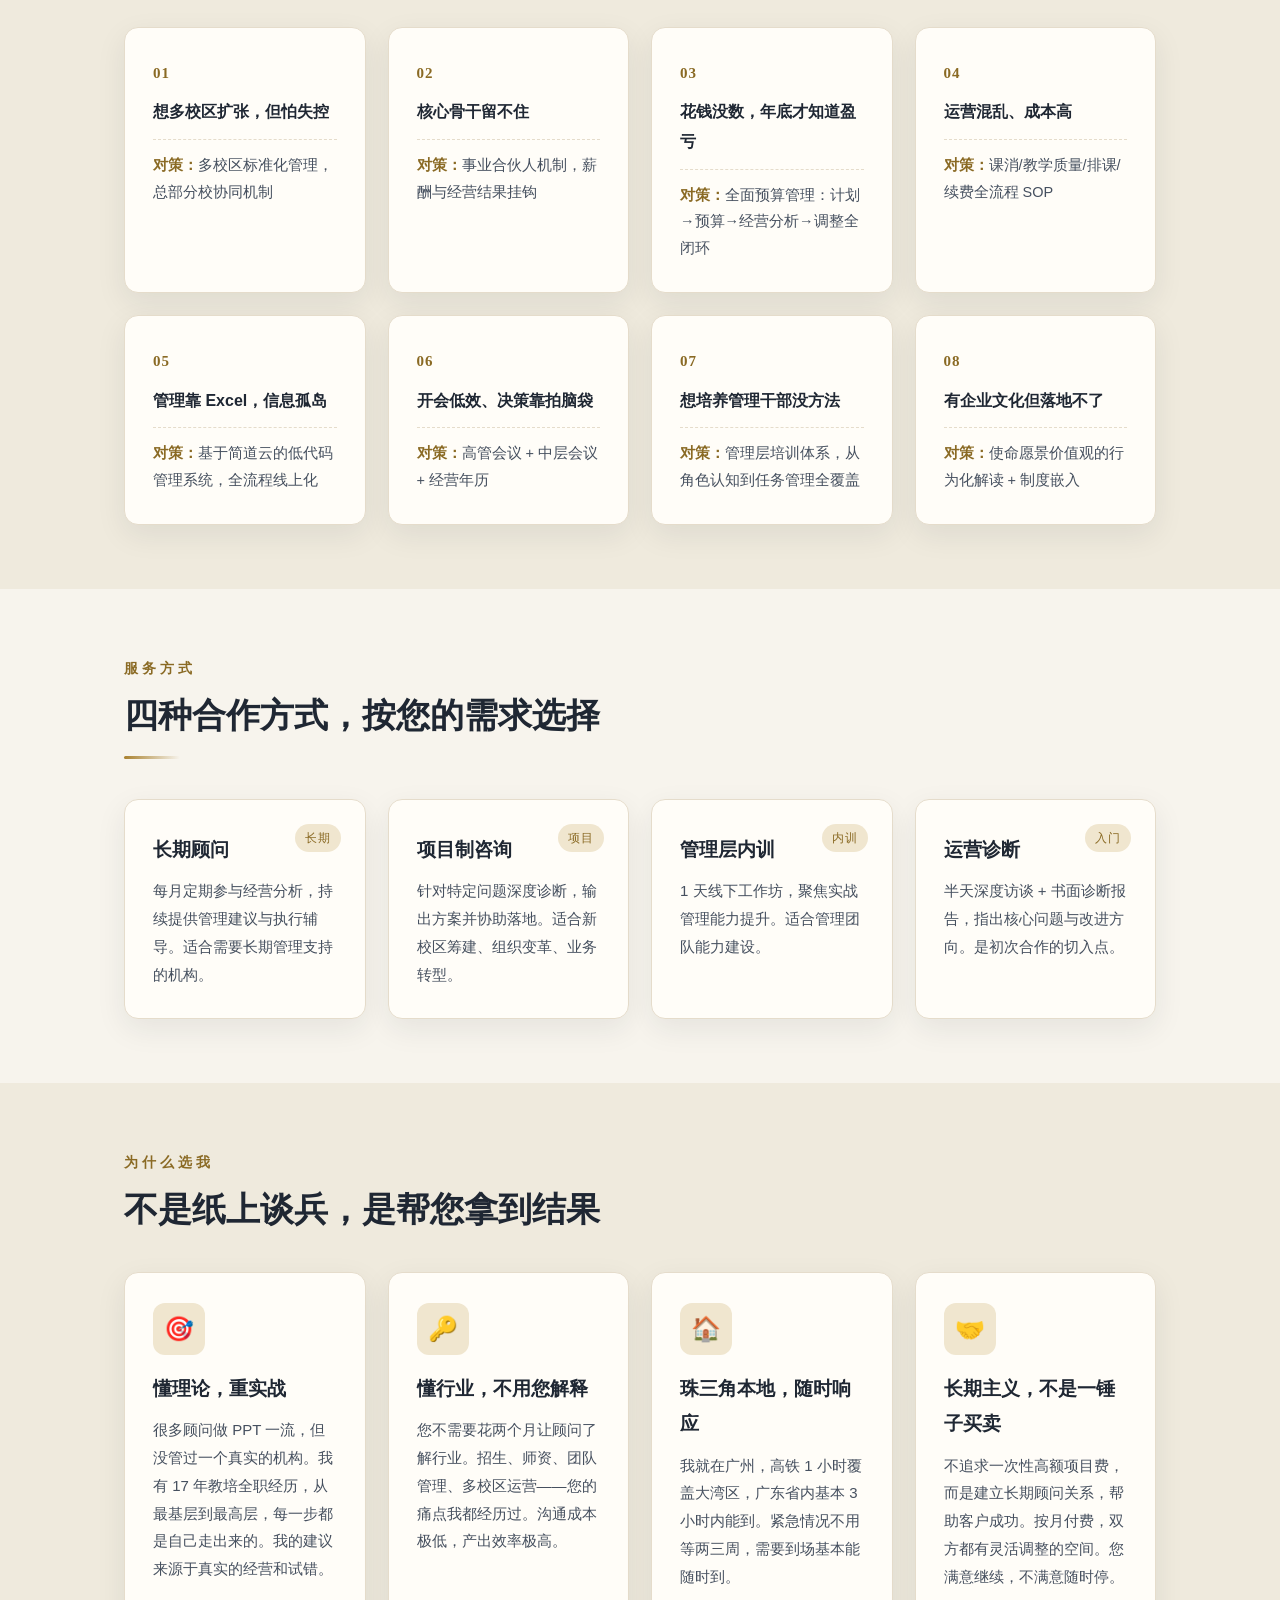
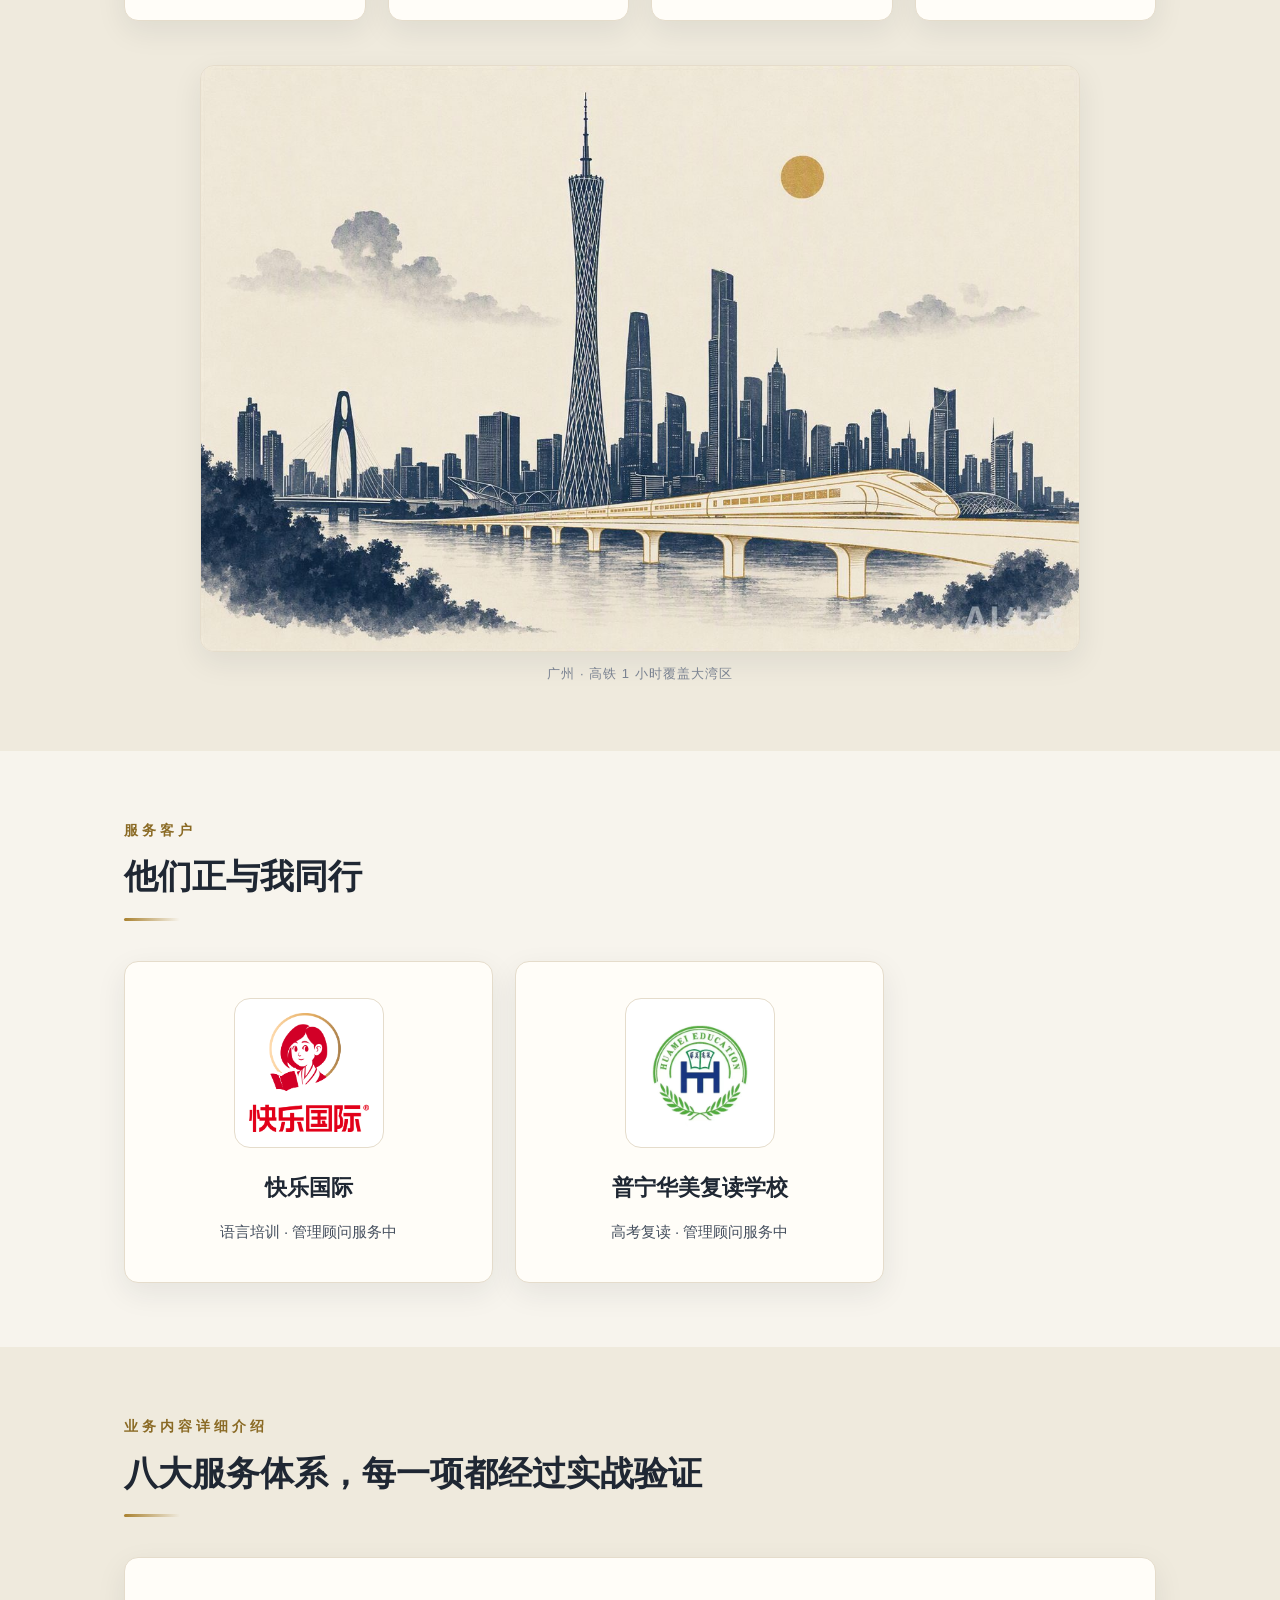
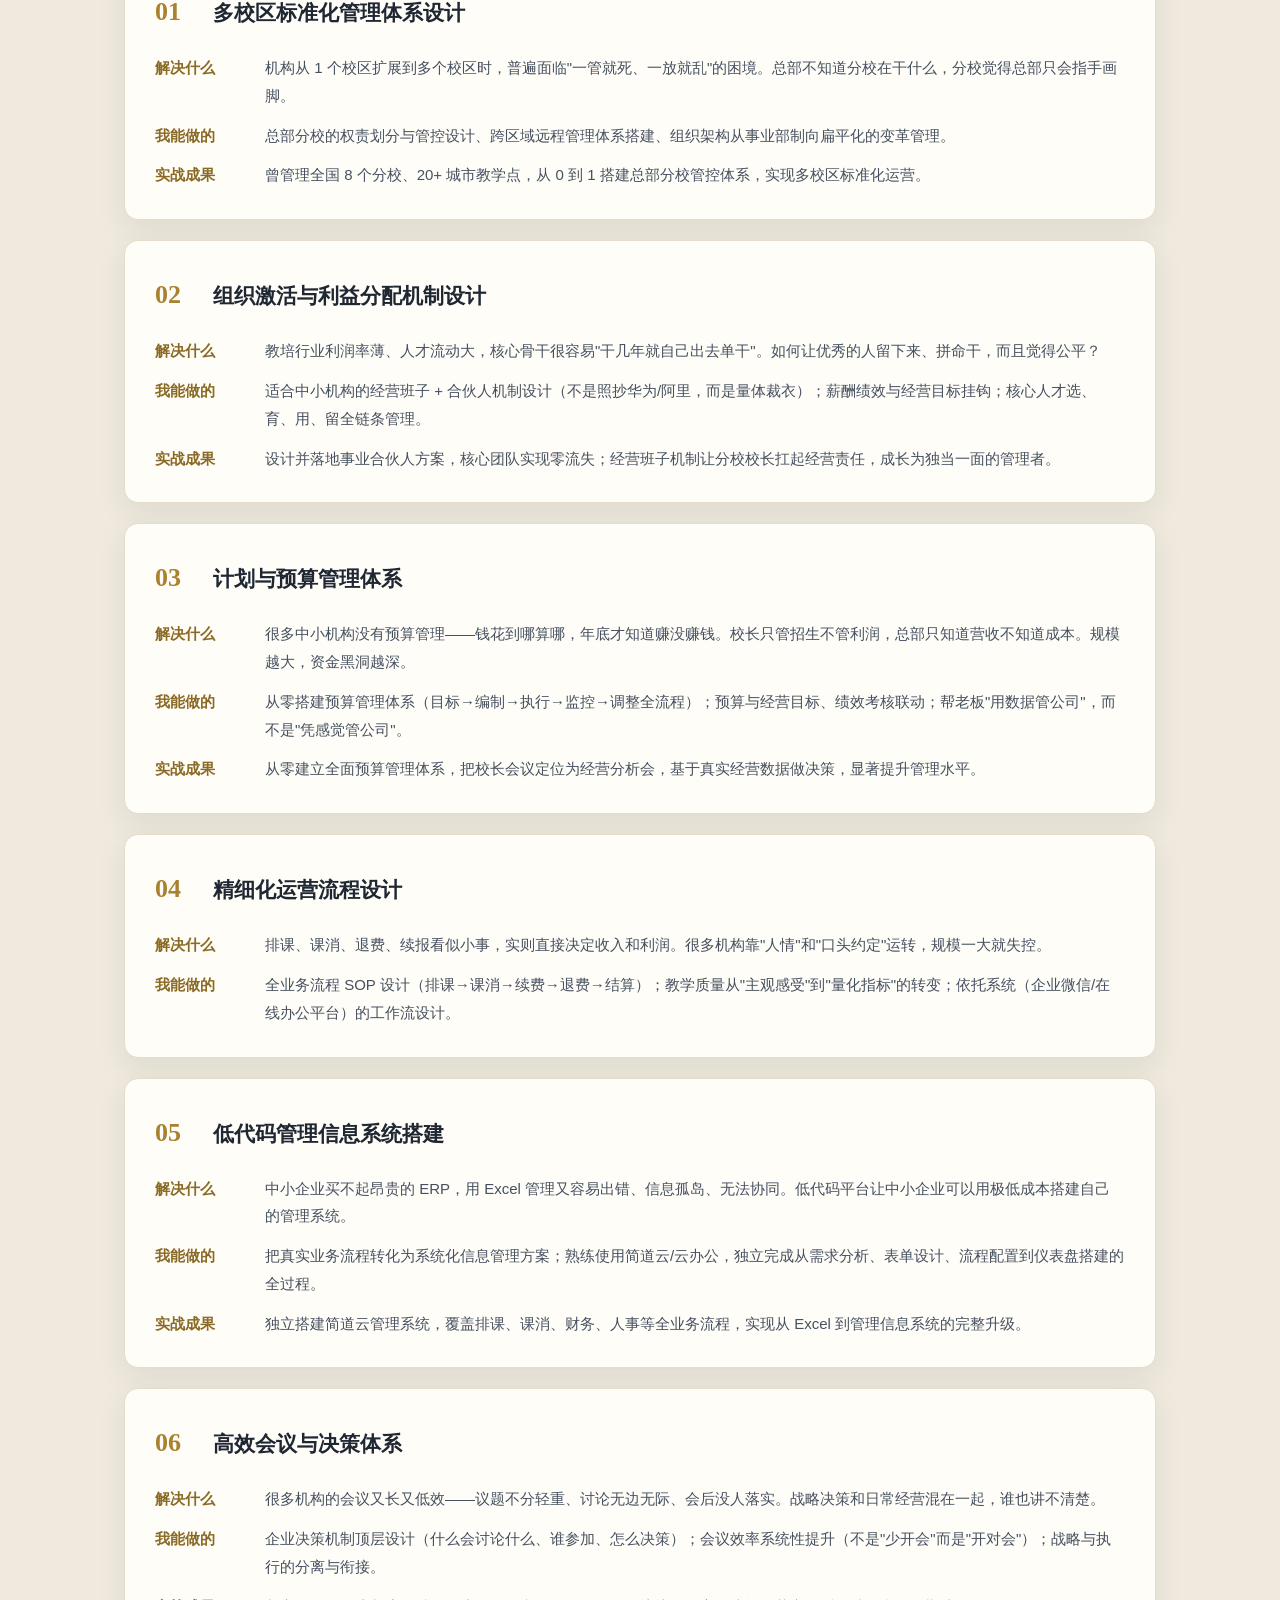
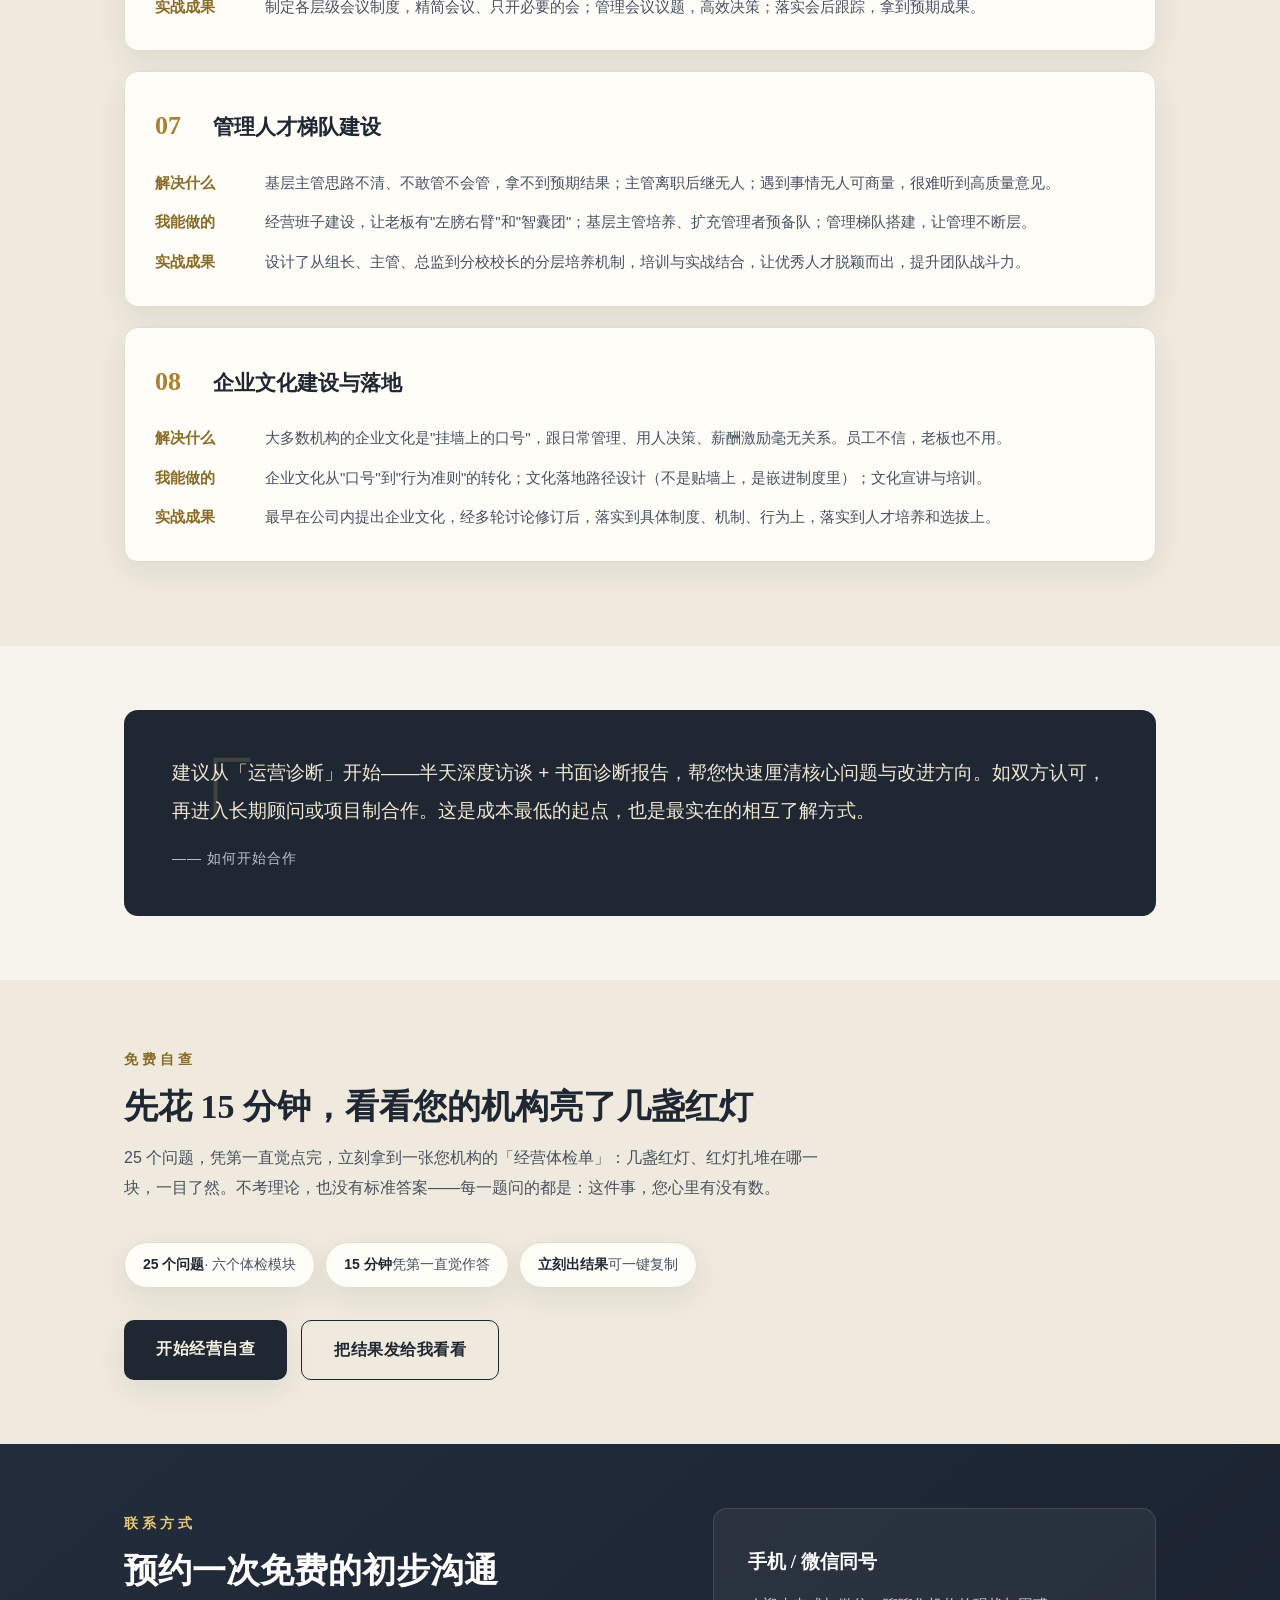
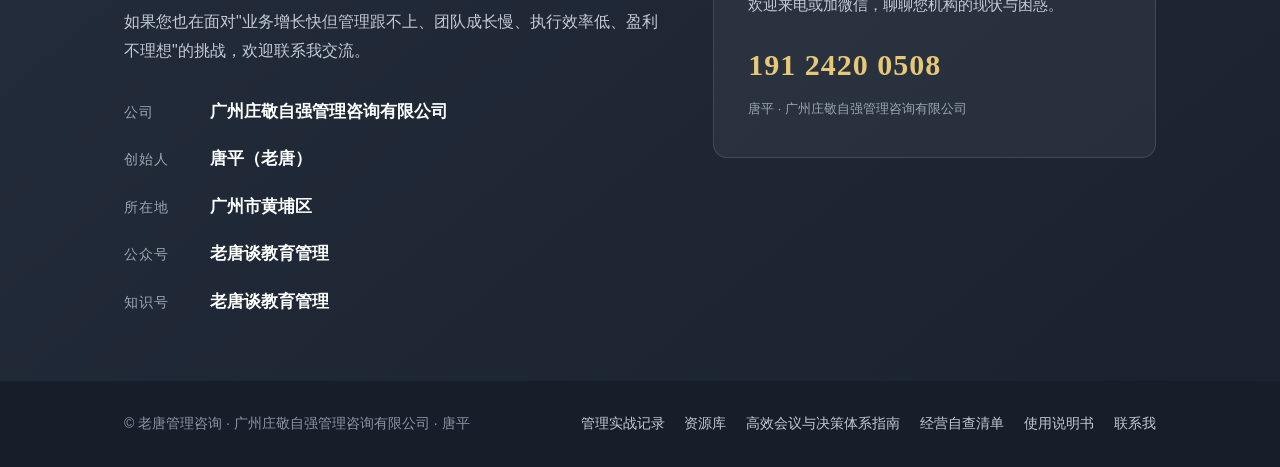
==== commit bd3346db: "新增资源库页面；经营决策系统 PDF 落地页与分享封面；放映版上线，全站导航接入" ====
--- a/index.html
+++ b/index.html
@@ -18,6 +18,16 @@
 <link rel="icon" type="image/svg+xml" href="logo.svg">
 <link rel="icon" type="image/png" sizes="64x64" href="logo-64.png">
 <link rel="stylesheet" href="style.css">
+<!-- 百度统计 -->
+<script>
+var _hmt = _hmt || [];
+(function() {
+  var hm = document.createElement("script");
+  hm.src = "https://hm.baidu.com/hm.js?043c0b5ba553f957fb49d6e25bbfd659";
+  var s = document.getElementsByTagName("script")[0];
+  s.parentNode.insertBefore(hm, s);
+})();
+</script>
 </head>
 <body>
 
@@ -31,9 +41,13 @@
       <a href="index.html" class="active">首页</a>
       <a href="record.html">管理实战</a>
       <div class="nav-drop">
-        <button type="button" class="nav-drop-btn" aria-haspopup="true" aria-expanded="false" aria-controls="nav-res">资源库 <span class="caret">&#9662;</span></button>
+        <a class="nav-drop-btn" href="library.html">资源库 <span class="caret">&#9662;</span></a>
         <div class="nav-drop-menu" id="nav-res">
-          <a href="meeting.html"><span class="t">高效会议与决策体系指南</span><span class="d">会议怎么开、决策怎么落</span></a>
+          <a href="library.html"><span class="t">资源库总览</span><span class="d">全部资料一览</span></a>
+          <a href="decision-system.html"><span class="t">教培机构经营决策系统（PDF 版）</span><span class="d">33 页 · 可搜索</span></a>
+          <a href="decision-deck.html"><span class="t">经营决策体系 · 放映版</span><span class="d">75 屏 · 投影或阅读</span></a>
+          <a href="meeting.html"><span class="t">高效会议与决策体系指南</span><span class="d">38 屏放映版 · 投影讲解用</span></a>
+          <a href="meeting-read.html"><span class="t">会议指南 · 图文阅读版</span><span class="d">手机可读 · 含 9 张图示</span></a>
           <a href="selfcheck.html"><span class="t">经营自查清单</span><span class="d">25 题红黄绿灯自测</span></a>
         </div>
       </div>
@@ -286,6 +300,7 @@
     <span>© 老唐管理咨询 · 广州庄敬自强管理咨询有限公司 · 唐平</span>
     <span>
       <a href="record.html">管理实战记录</a>
+      <a href="library.html">资源库</a>
       <a href="meeting.html">高效会议与决策体系指南</a>
       <a href="selfcheck.html">经营自查清单</a>
       <a href="manual.html">使用说明书</a>
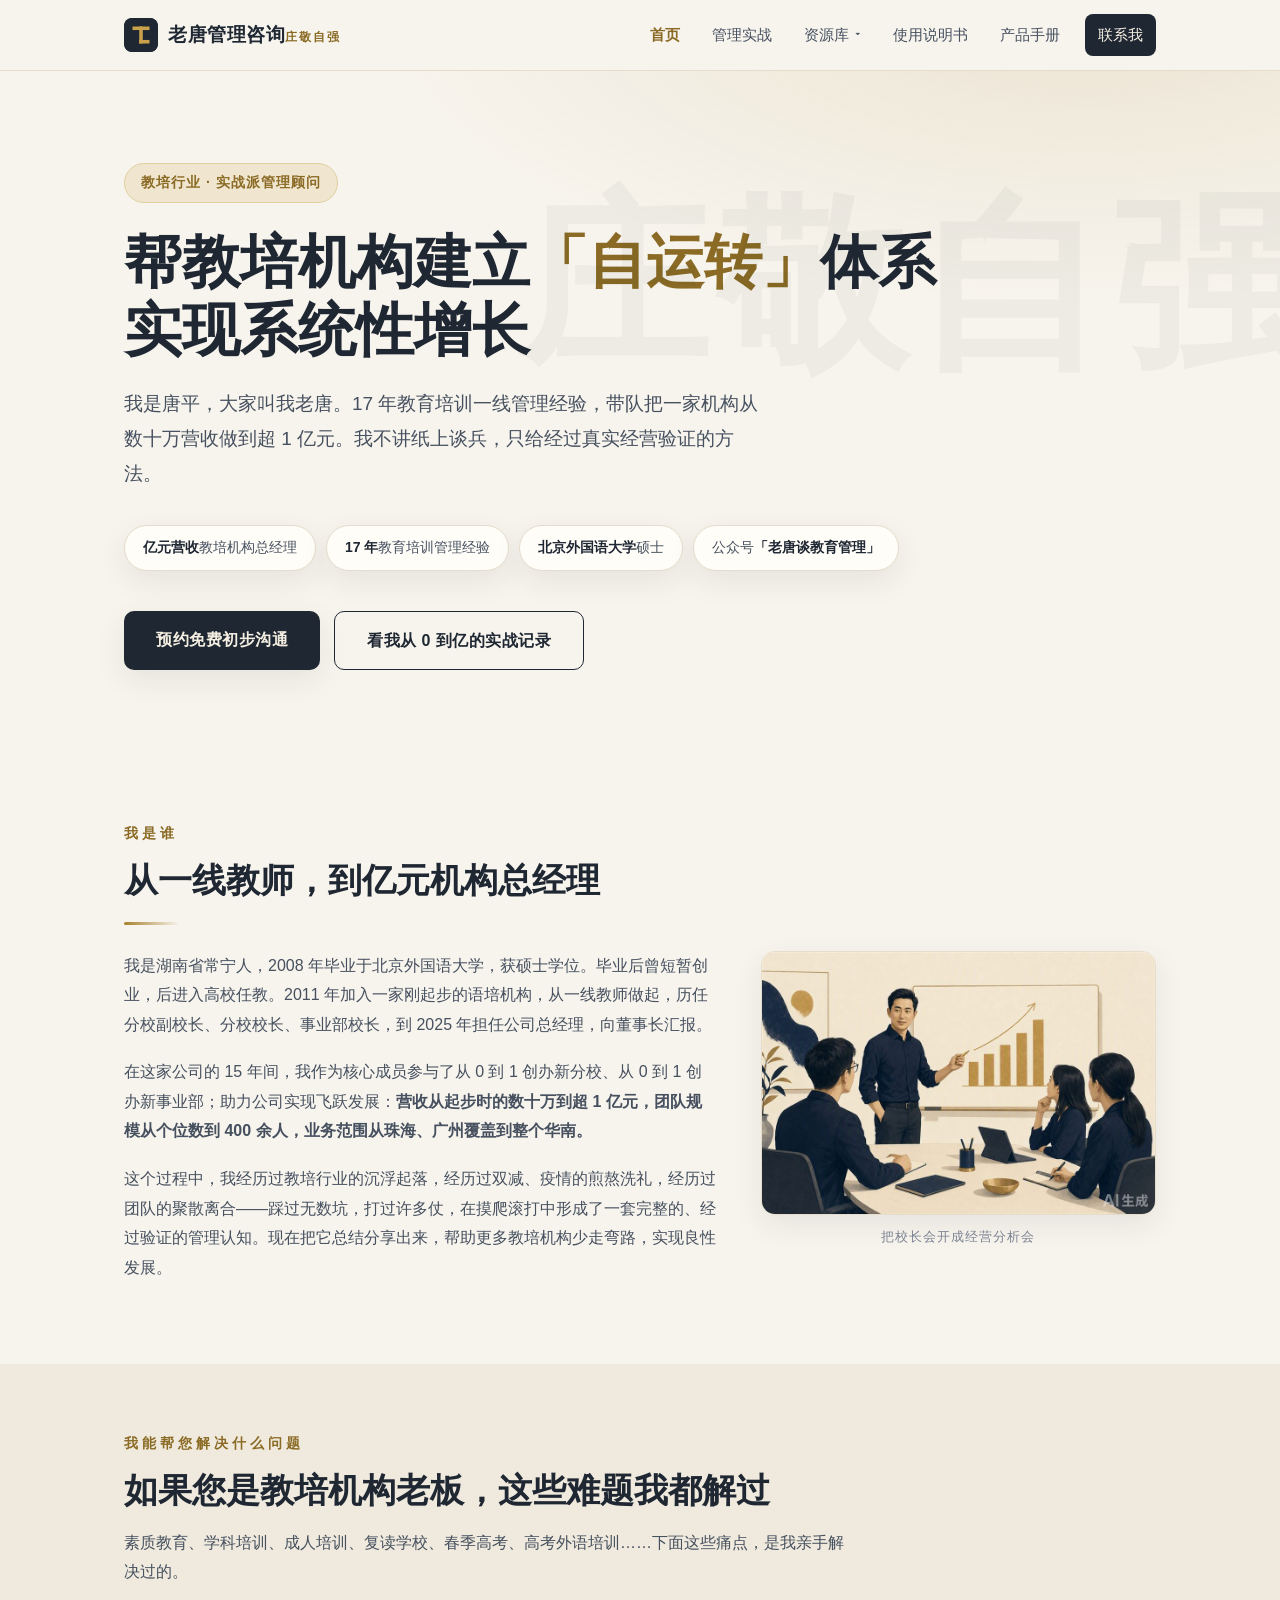
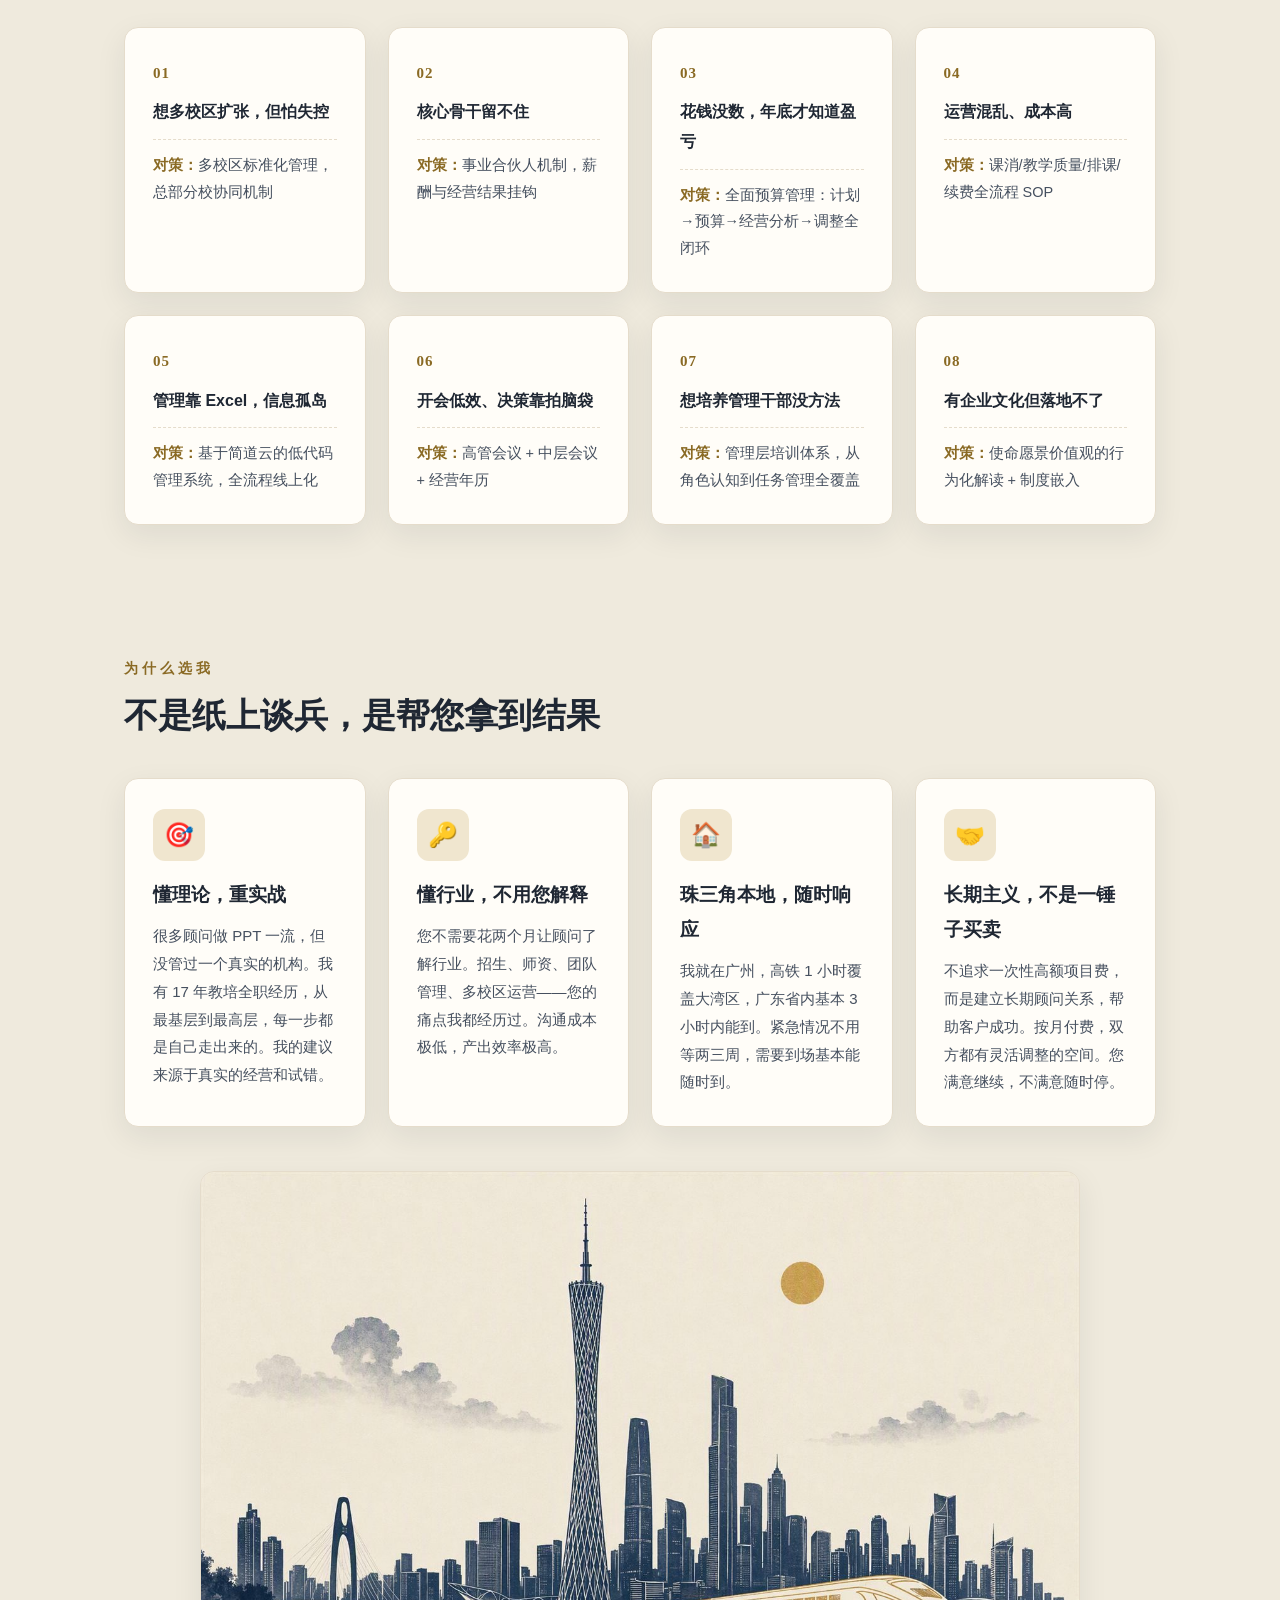
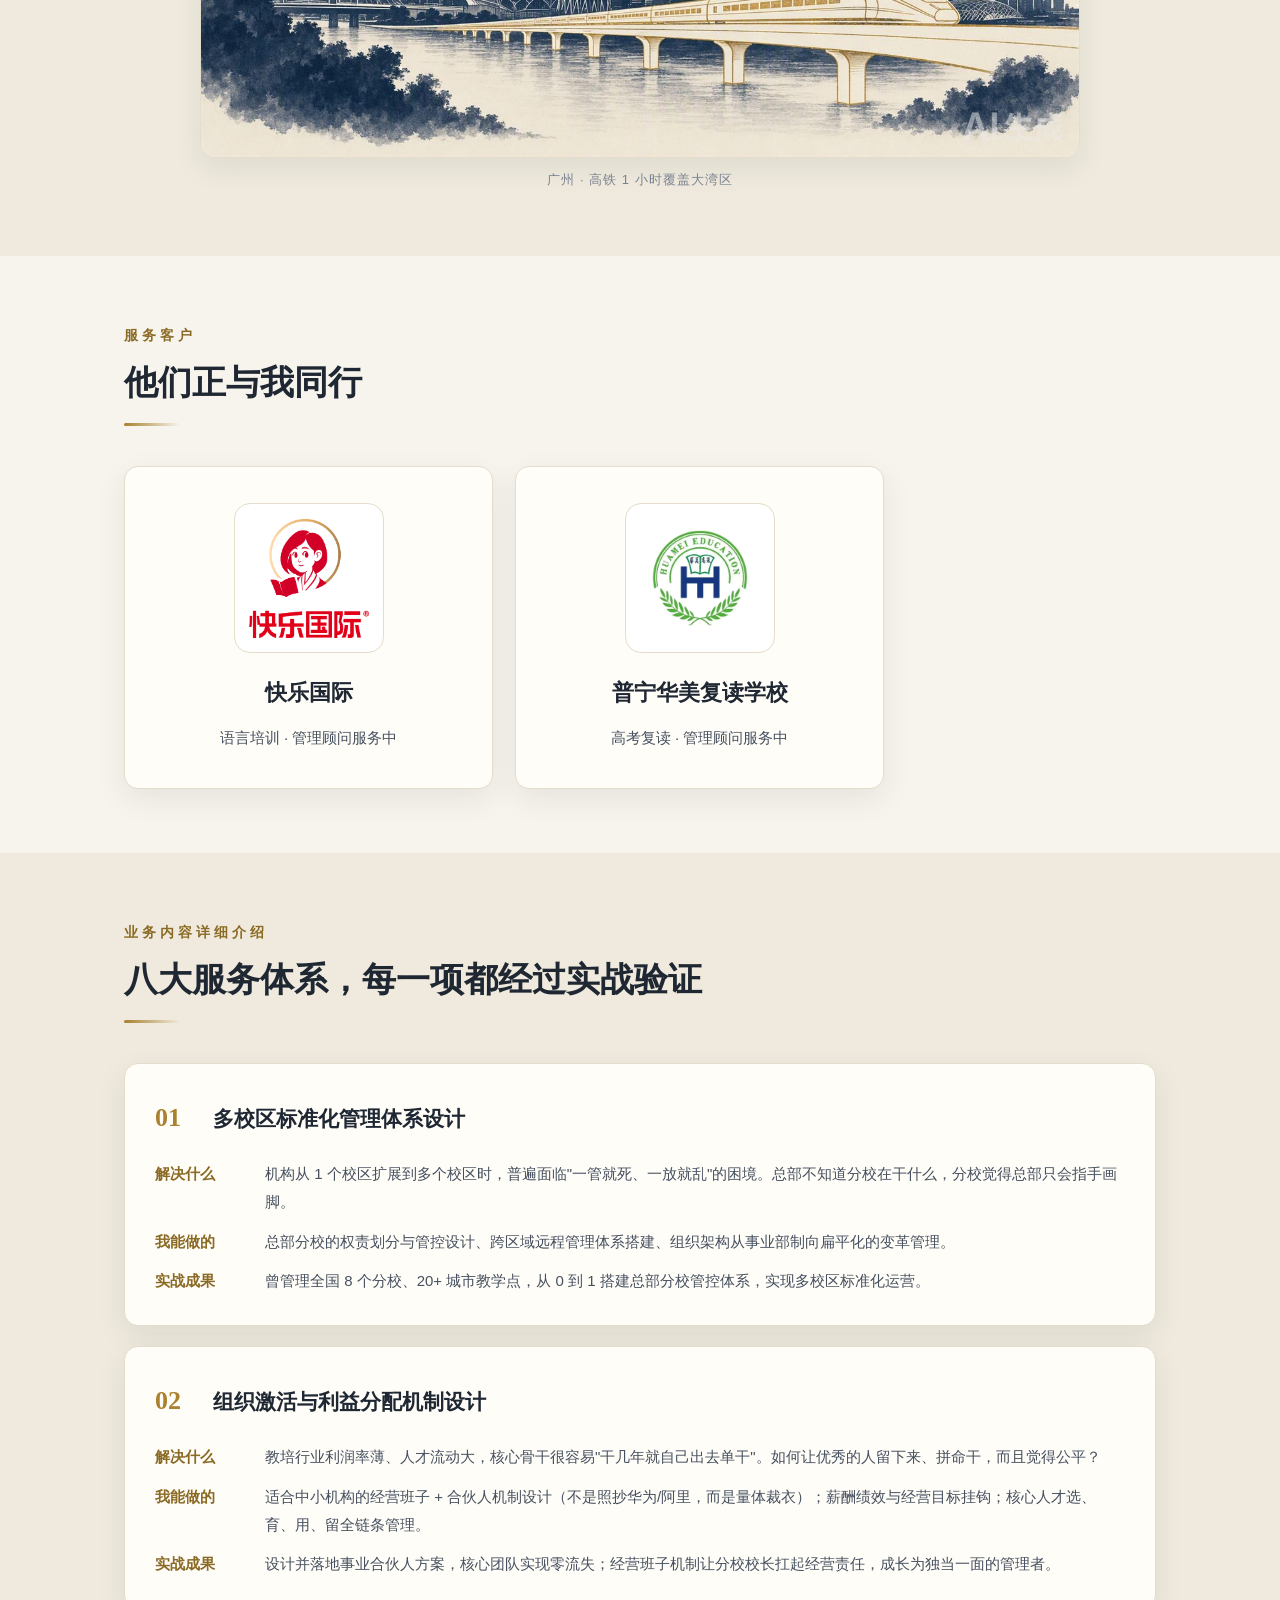
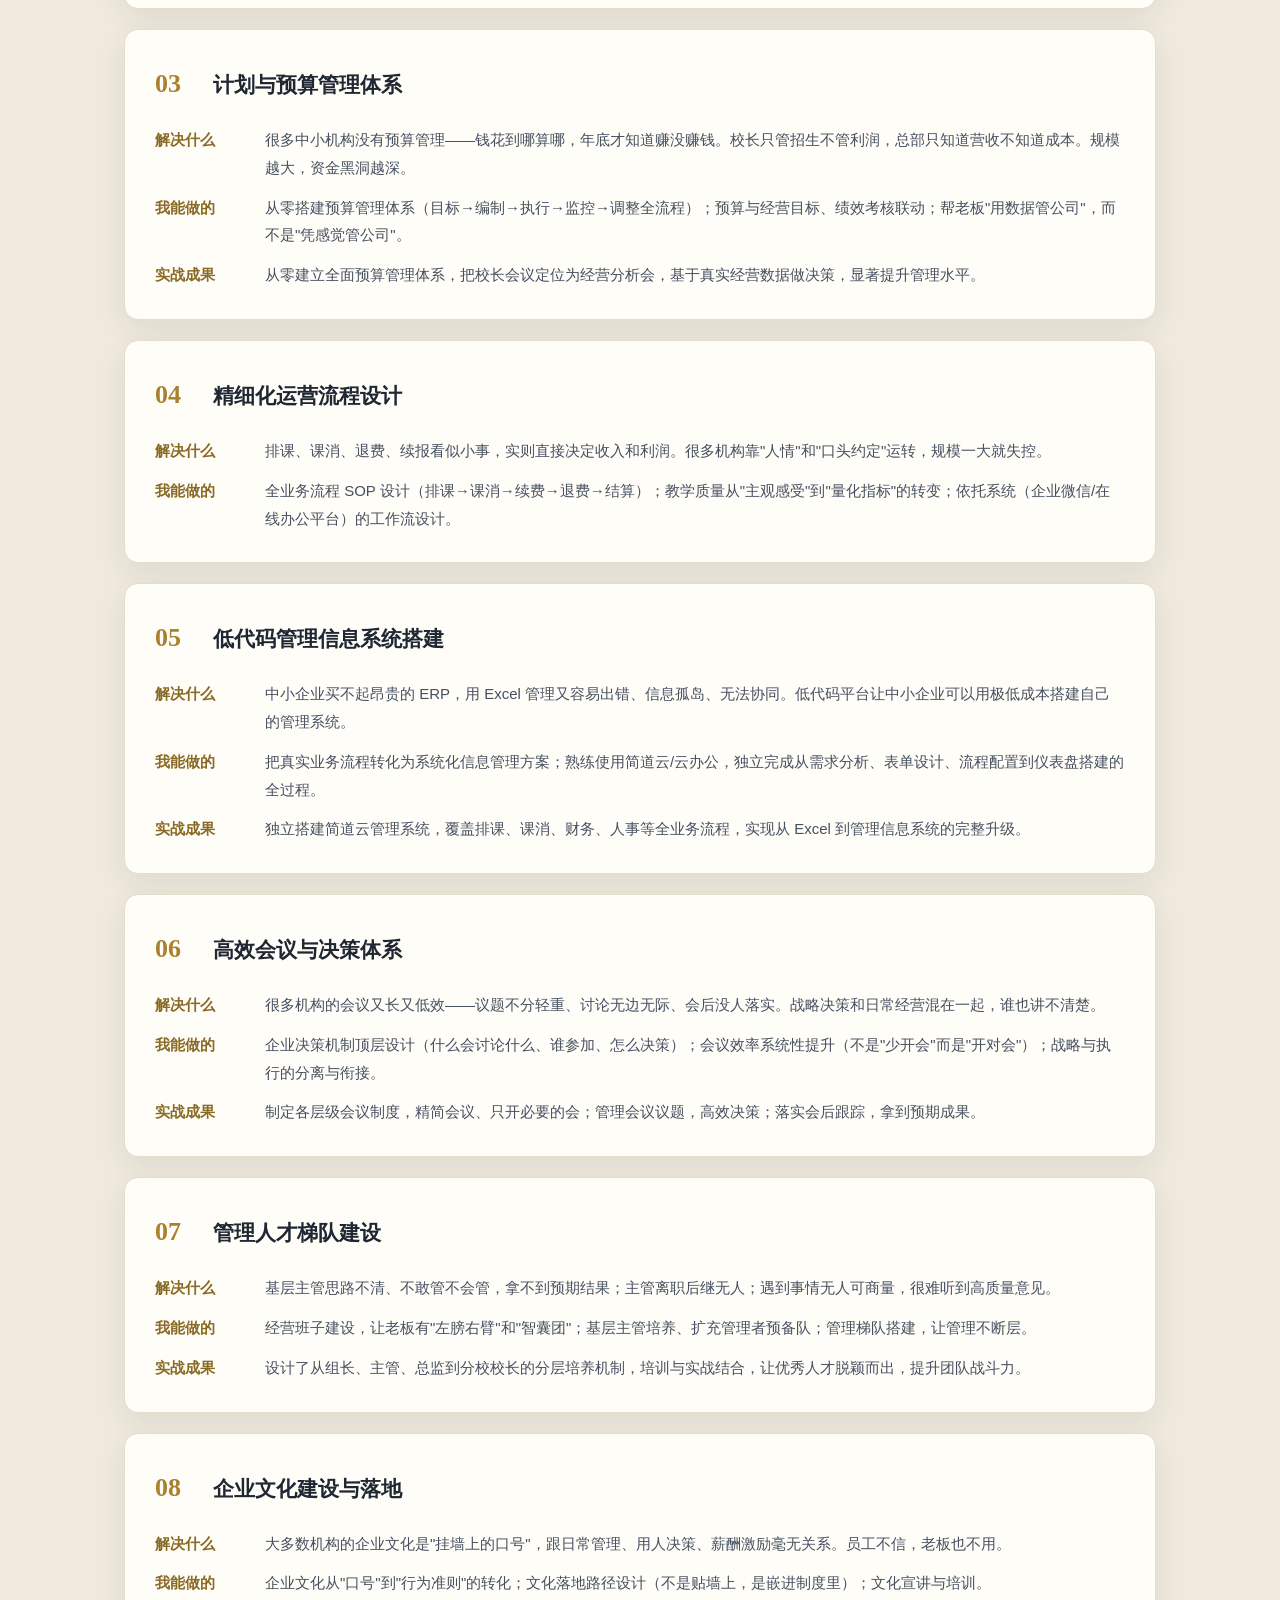
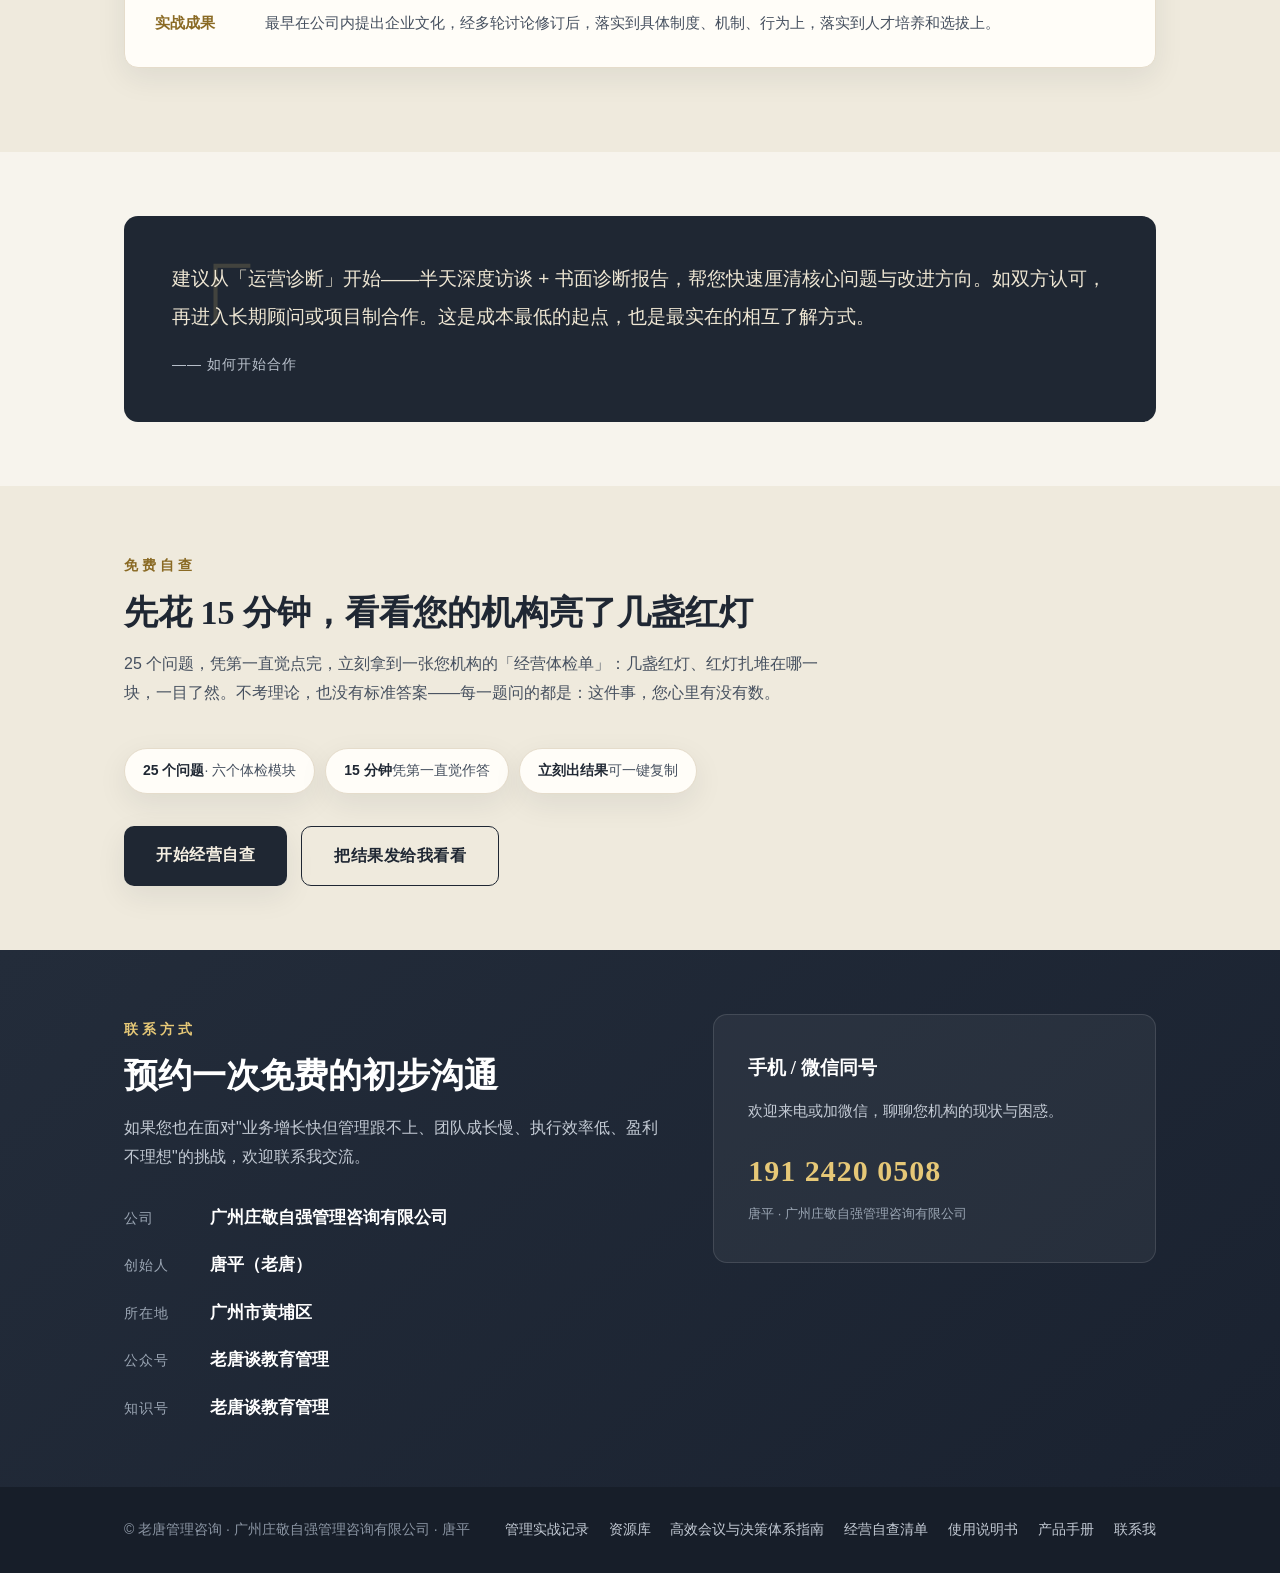
==== commit 14cb0bf6: "新增产品服务手册页面，首页移除「服务方式」模块 - 新增 plan.html / plan.css：产品服务手册（社群/诊断/项目/陪跑四层产品体系、八大模块、深度陪跑三档、对赌条款） - 全站导航增" ====
--- a/index.html
+++ b/index.html
@@ -52,6 +52,7 @@
         </div>
       </div>
       <a href="manual.html">使用说明书</a>
+      <a href="plan.html">产品手册</a>
       <a href="#contact" class="btn-mini">联系我</a>
     </div>
   </div>
@@ -112,20 +113,6 @@
   </div>
 </section>
 
-<section id="services">
-  <div class="wrap">
-    <span class="eyebrow">服务方式</span>
-    <h2 class="section-title">四种合作方式，按您的需求选择</h2>
-    <div class="rule"></div>
-    <div class="grid grid-4" style="margin-top:40px;">
-      <div class="card svc"><span class="badge">长期</span><h3>长期顾问</h3><p>每月定期参与经营分析，持续提供管理建议与执行辅导。适合需要长期管理支持的机构。</p></div>
-      <div class="card svc"><span class="badge">项目</span><h3>项目制咨询</h3><p>针对特定问题深度诊断，输出方案并协助落地。适合新校区筹建、组织变革、业务转型。</p></div>
-      <div class="card svc"><span class="badge">内训</span><h3>管理层内训</h3><p>1 天线下工作坊，聚焦实战管理能力提升。适合管理团队能力建设。</p></div>
-      <div class="card svc"><span class="badge">入门</span><h3>运营诊断</h3><p>半天深度访谈 + 书面诊断报告，指出核心问题与改进方向。是初次合作的切入点。</p></div>
-    </div>
-  </div>
-</section>
-
 <section id="why" class="section-alt">
   <div class="wrap">
     <span class="eyebrow">为什么选我</span>
@@ -304,6 +291,7 @@
       <a href="meeting.html">高效会议与决策体系指南</a>
       <a href="selfcheck.html">经营自查清单</a>
       <a href="manual.html">使用说明书</a>
+      <a href="plan.html">产品手册</a>
       <a href="#contact">联系我</a>
     </span>
   </div>
